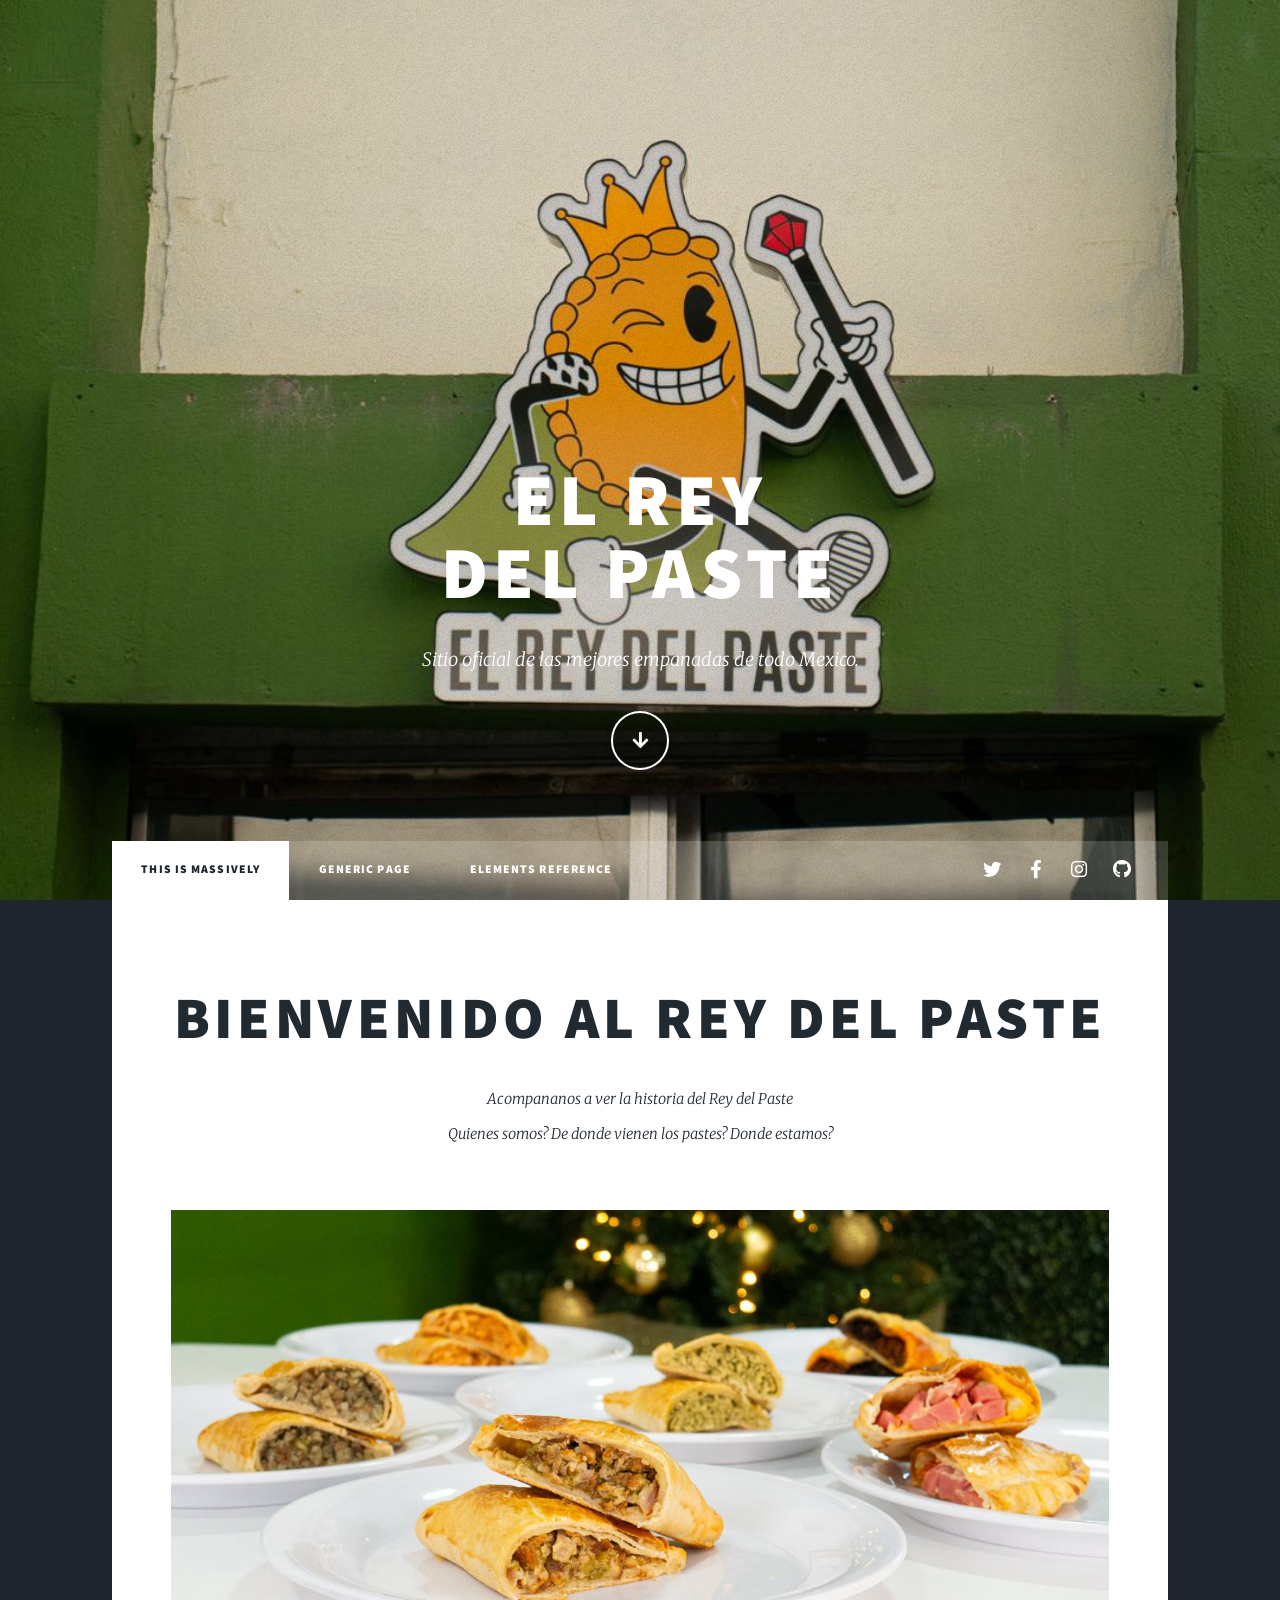
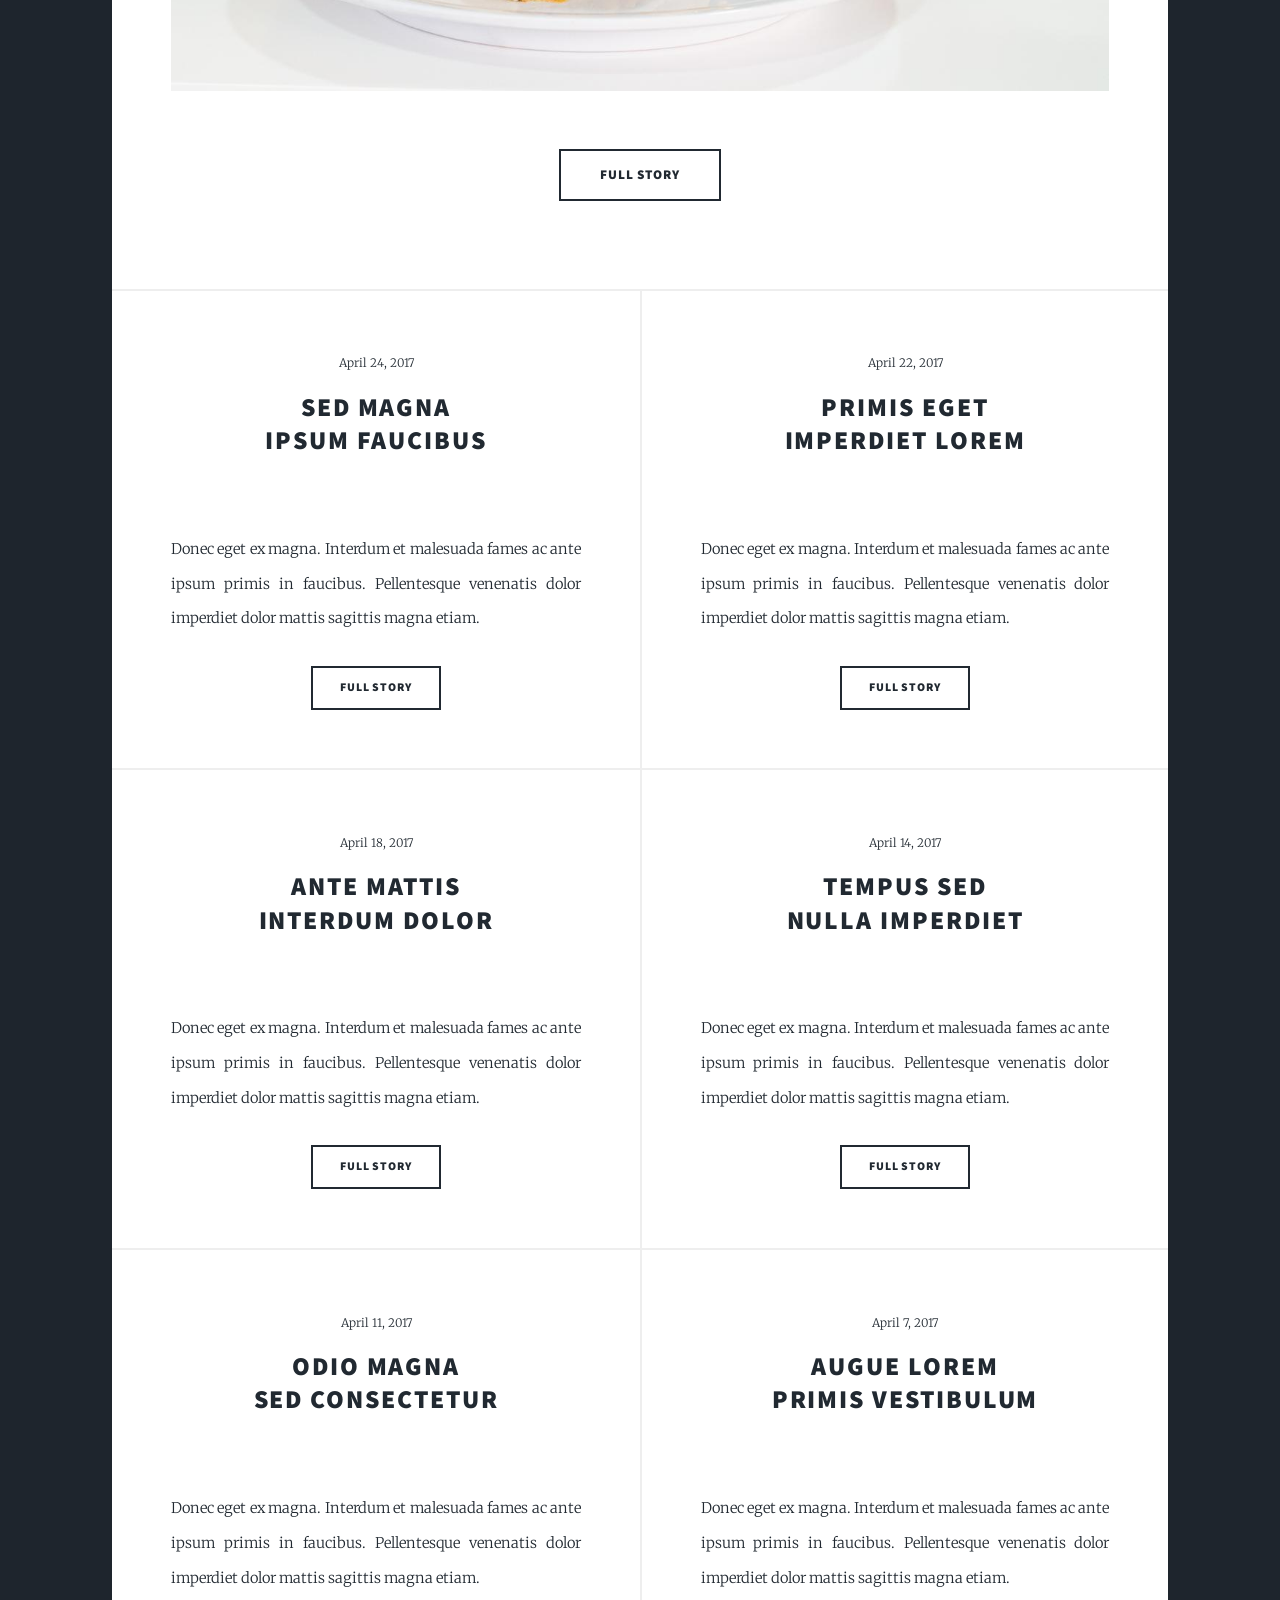
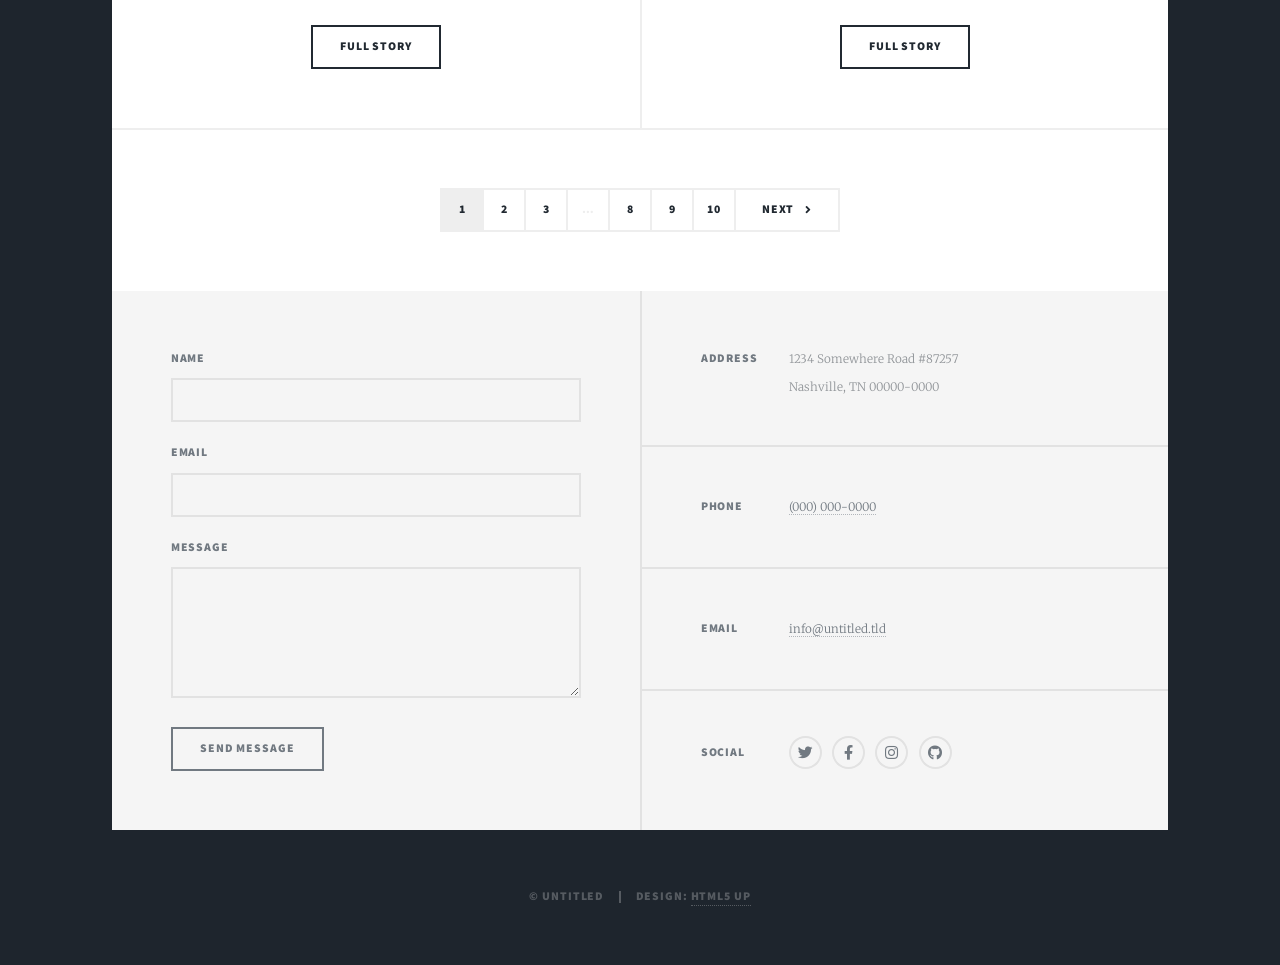
==== index.html @ a4309c51 "Add initial project files and assets" ====
<!DOCTYPE HTML>
<!--
	Massively by HTML5 UP
	html5up.net | @ajlkn
	Free for personal and commercial use under the CCA 3.0 license (html5up.net/license)
-->
<html>
	<head>
		<title>Massively by HTML5 UP</title>
		<meta charset="utf-8" />
		<meta name="viewport" content="width=device-width, initial-scale=1, user-scalable=no" />
		<link rel="stylesheet" href="assets/css/main.css" />
		<noscript><link rel="stylesheet" href="assets/css/noscript.css" /></noscript>
	</head>
	<body class="is-preload">

		<!-- Wrapper -->
			<div id="wrapper" class="fade-in">

				<!-- Intro -->
					<div id="intro">
						<h1>El Rey <br />
						del Paste</h1>
						<p>Sitio oficial de las mejores empanadas de todo Mexico.</p>
						<ul class="actions">
							<li><a href="#header" class="button icon solid solo fa-arrow-down scrolly">Continue</a></li>
						</ul>
					</div>

				<!-- Header -->
					<header id="header">
						<a href="index.html" class="logo">El Rey del Paste</a>
					</header>

				<!-- Nav -->
					<nav id="nav">
						<ul class="links">
							<li class="active"><a href="index.html">This is Massively</a></li>
							<li><a href="generic.html">Generic Page</a></li>
							<li><a href="elements.html">Elements Reference</a></li>
						</ul>
						<ul class="icons">
							<li><a href="#" class="icon brands fa-twitter"><span class="label">Twitter</span></a></li>
							<li><a href="#" class="icon brands fa-facebook-f"><span class="label">Facebook</span></a></li>
							<li><a href="#" class="icon brands fa-instagram"><span class="label">Instagram</span></a></li>
							<li><a href="#" class="icon brands fa-github"><span class="label">GitHub</span></a></li>
						</ul>
					</nav>

				<!-- Main -->
					<div id="main">

						<!-- Featured Post -->
							<article class="post featured">
								<header class="major">
									
									<h2><a href="#">Bienvenido al Rey del Paste</a></h2>
									<p>Acompananos a ver la historia del Rey del Paste <br />
									Quienes somos? De donde vienen los pastes? Donde estamos?</p>
								</header>
								<a href="#" class="image main"><img src="images/pic01.jpeg" alt="" /></a>
								<ul class="actions special">
									<li><a href="#" class="button large">Full Story</a></li>
								</ul>
							</article>

						<!-- Posts -->
							<section class="posts">
								<article>
									<header>
										<span class="date">April 24, 2017</span>
										<h2><a href="#">Sed magna<br />
										ipsum faucibus</a></h2>
									</header>
									<a href="#" class="image fit"><img src="images/pic02.jpg" alt="" /></a>
									<p>Donec eget ex magna. Interdum et malesuada fames ac ante ipsum primis in faucibus. Pellentesque venenatis dolor imperdiet dolor mattis sagittis magna etiam.</p>
									<ul class="actions special">
										<li><a href="#" class="button">Full Story</a></li>
									</ul>
								</article>
								<article>
									<header>
										<span class="date">April 22, 2017</span>
										<h2><a href="#">Primis eget<br />
										imperdiet lorem</a></h2>
									</header>
									<a href="#" class="image fit"><img src="images/pic03.jpg" alt="" /></a>
									<p>Donec eget ex magna. Interdum et malesuada fames ac ante ipsum primis in faucibus. Pellentesque venenatis dolor imperdiet dolor mattis sagittis magna etiam.</p>
									<ul class="actions special">
										<li><a href="#" class="button">Full Story</a></li>
									</ul>
								</article>
								<article>
									<header>
										<span class="date">April 18, 2017</span>
										<h2><a href="#">Ante mattis<br />
										interdum dolor</a></h2>
									</header>
									<a href="#" class="image fit"><img src="images/pic04.jpg" alt="" /></a>
									<p>Donec eget ex magna. Interdum et malesuada fames ac ante ipsum primis in faucibus. Pellentesque venenatis dolor imperdiet dolor mattis sagittis magna etiam.</p>
									<ul class="actions special">
										<li><a href="#" class="button">Full Story</a></li>
									</ul>
								</article>
								<article>
									<header>
										<span class="date">April 14, 2017</span>
										<h2><a href="#">Tempus sed<br />
										nulla imperdiet</a></h2>
									</header>
									<a href="#" class="image fit"><img src="images/pic05.jpg" alt="" /></a>
									<p>Donec eget ex magna. Interdum et malesuada fames ac ante ipsum primis in faucibus. Pellentesque venenatis dolor imperdiet dolor mattis sagittis magna etiam.</p>
									<ul class="actions special">
										<li><a href="#" class="button">Full Story</a></li>
									</ul>
								</article>
								<article>
									<header>
										<span class="date">April 11, 2017</span>
										<h2><a href="#">Odio magna<br />
										sed consectetur</a></h2>
									</header>
									<a href="#" class="image fit"><img src="images/pic06.jpg" alt="" /></a>
									<p>Donec eget ex magna. Interdum et malesuada fames ac ante ipsum primis in faucibus. Pellentesque venenatis dolor imperdiet dolor mattis sagittis magna etiam.</p>
									<ul class="actions special">
										<li><a href="#" class="button">Full Story</a></li>
									</ul>
								</article>
								<article>
									<header>
										<span class="date">April 7, 2017</span>
										<h2><a href="#">Augue lorem<br />
										primis vestibulum</a></h2>
									</header>
									<a href="#" class="image fit"><img src="images/pic07.jpg" alt="" /></a>
									<p>Donec eget ex magna. Interdum et malesuada fames ac ante ipsum primis in faucibus. Pellentesque venenatis dolor imperdiet dolor mattis sagittis magna etiam.</p>
									<ul class="actions special">
										<li><a href="#" class="button">Full Story</a></li>
									</ul>
								</article>
							</section>

						<!-- Footer -->
							<footer>
								<div class="pagination">
									<!--<a href="#" class="previous">Prev</a>-->
									<a href="#" class="page active">1</a>
									<a href="#" class="page">2</a>
									<a href="#" class="page">3</a>
									<span class="extra">&hellip;</span>
									<a href="#" class="page">8</a>
									<a href="#" class="page">9</a>
									<a href="#" class="page">10</a>
									<a href="#" class="next">Next</a>
								</div>
							</footer>

					</div>

				<!-- Footer -->
					<footer id="footer">
						<section>
							<form method="post" action="#">
								<div class="fields">
									<div class="field">
										<label for="name">Name</label>
										<input type="text" name="name" id="name" />
									</div>
									<div class="field">
										<label for="email">Email</label>
										<input type="text" name="email" id="email" />
									</div>
									<div class="field">
										<label for="message">Message</label>
										<textarea name="message" id="message" rows="3"></textarea>
									</div>
								</div>
								<ul class="actions">
									<li><input type="submit" value="Send Message" /></li>
								</ul>
							</form>
						</section>
						<section class="split contact">
							<section class="alt">
								<h3>Address</h3>
								<p>1234 Somewhere Road #87257<br />
								Nashville, TN 00000-0000</p>
							</section>
							<section>
								<h3>Phone</h3>
								<p><a href="#">(000) 000-0000</a></p>
							</section>
							<section>
								<h3>Email</h3>
								<p><a href="#">info@untitled.tld</a></p>
							</section>
							<section>
								<h3>Social</h3>
								<ul class="icons alt">
									<li><a href="#" class="icon brands alt fa-twitter"><span class="label">Twitter</span></a></li>
									<li><a href="#" class="icon brands alt fa-facebook-f"><span class="label">Facebook</span></a></li>
									<li><a href="#" class="icon brands alt fa-instagram"><span class="label">Instagram</span></a></li>
									<li><a href="#" class="icon brands alt fa-github"><span class="label">GitHub</span></a></li>
								</ul>
							</section>
						</section>
					</footer>

				<!-- Copyright -->
					<div id="copyright">
						<ul><li>&copy; Untitled</li><li>Design: <a href="https://html5up.net">HTML5 UP</a></li></ul>
					</div>

			</div>

		<!-- Scripts -->
			<script src="assets/js/jquery.min.js"></script>
			<script src="assets/js/jquery.scrollex.min.js"></script>
			<script src="assets/js/jquery.scrolly.min.js"></script>
			<script src="assets/js/browser.min.js"></script>
			<script src="assets/js/breakpoints.min.js"></script>
			<script src="assets/js/util.js"></script>
			<script src="assets/js/main.js"></script>

	</body>
</html>
---- assets/css/main.css ----
@import url(fontawesome-all.min.css);
@import url("https://fonts.googleapis.com/css?family=Merriweather:300,700,300italic,700italic|Source+Sans+Pro:900");

/*
	Massively by HTML5 UP
	html5up.net | @ajlkn
	Free for personal and commercial use under the CCA 3.0 license (html5up.net/license)
*/

html, body, div, span, applet, object,
iframe, h1, h2, h3, h4, h5, h6, p, blockquote,
pre, a, abbr, acronym, address, big, cite,
code, del, dfn, em, img, ins, kbd, q, s, samp,
small, strike, strong, sub, sup, tt, var, b,
u, i, center, dl, dt, dd, ol, ul, li, fieldset,
form, label, legend, table, caption, tbody,
tfoot, thead, tr, th, td, article, aside,
canvas, details, embed, figure, figcaption,
footer, header, hgroup, menu, nav, output, ruby,
section, summary, time, mark, audio, video {
	margin: 0;
	padding: 0;
	border: 0;
	font-size: 100%;
	font: inherit;
	vertical-align: baseline;}

article, aside, details, figcaption, figure,
footer, header, hgroup, menu, nav, section {
	display: block;}

body {
	line-height: 1;
}

ol, ul {
	list-style: none;
}

blockquote, q {
	quotes: none;
}

	blockquote:before, blockquote:after, q:before, q:after {
		content: '';
		content: none;
	}

table {
	border-collapse: collapse;
	border-spacing: 0;
}

body {
	-webkit-text-size-adjust: none;
}

mark {
	background-color: transparent;
	color: inherit;
}

input::-moz-focus-inner {
	border: 0;
	padding: 0;
}

input, select, textarea {
	-moz-appearance: none;
	-webkit-appearance: none;
	-ms-appearance: none;
	appearance: none;
}

/* Basic */

	@-ms-viewport {
		width: device-width;
	}

	body {
		-ms-overflow-style: scrollbar;
	}

	@media screen and (max-width: 480px) {

		html, body {
			min-width: 320px;
		}

	}

	html {
		box-sizing: border-box;
	}

	*, *:before, *:after {
		box-sizing: inherit;
	}

	body {
		background-color: #1e252d;
	}

		body.is-preload *, body.is-preload *:before, body.is-preload *:after {
			-moz-animation: none !important;
			-webkit-animation: none !important;
			-ms-animation: none !important;
			animation: none !important;
			-moz-transition: none !important;
			-webkit-transition: none !important;
			-ms-transition: none !important;
			transition: none !important;
		}

/* Type */

	html {
		font-size: 16pt;
	}

		@media screen and (max-width: 1680px) {

			html {
				font-size: 12pt;
			}

		}

		@media screen and (max-width: 1280px) {

			html {
				font-size: 11pt;
			}

		}

		@media screen and (max-width: 360px) {

			html {
				font-size: 10pt;
			}

		}

	body {
		color: #212931;
	}

	body, input, select, textarea {
		font-family: "Merriweather", Georgia, serif;
		font-weight: 300;
		font-size: 1rem;
		line-height: 2.375;
	}

	a {
		-moz-transition: color 0.2s ease-in-out, background-color 0.2s ease-in-out, border-color 0.2s ease-in-out, box-shadow 0.2s ease-in-out;
		-webkit-transition: color 0.2s ease-in-out, background-color 0.2s ease-in-out, border-color 0.2s ease-in-out, box-shadow 0.2s ease-in-out;
		-ms-transition: color 0.2s ease-in-out, background-color 0.2s ease-in-out, border-color 0.2s ease-in-out, box-shadow 0.2s ease-in-out;
		transition: color 0.2s ease-in-out, background-color 0.2s ease-in-out, border-color 0.2s ease-in-out, box-shadow 0.2s ease-in-out;
		border-bottom: dotted 1px;
		text-decoration: none;
	}

		a:hover {
			border-bottom-color: transparent;
		}

	strong, b {
		font-weight: 600;
	}

	em, i {
		font-style: italic;
	}

	p {
		text-align: justify;
		margin: 0 0 2rem 0;
	}

	h1, h2, h3, h4, h5, h6 {
		font-family: "Source Sans Pro", Helvetica, sans-serif;
		font-weight: 900;
		line-height: 1.5;
		letter-spacing: 0.075em;
		text-transform: uppercase;
		margin: 0 0 1rem 0;
	}

		h1 a, h2 a, h3 a, h4 a, h5 a, h6 a {
			border-bottom: 0;
			color: inherit;
			text-decoration: none;
		}

	h1 {
		font-size: 4rem;
		line-height: 1.1;
		margin: 0 0 2rem 0;
	}

	h2 {
		font-size: 1.75rem;
		line-height: 1.3;
		margin: 0 0 1.5rem 0;
	}

	h3 {
		font-size: 1.25rem;
		margin: 0 0 1.5rem 0;
	}

	h4 {
		font-size: 1rem;
	}

	h5 {
		font-size: 0.9rem;
	}

	h6 {
		font-size: 0.8rem;
	}

	sub {
		font-size: 0.8rem;
		position: relative;
		top: 0.5rem;
	}

	sup {
		font-size: 0.8rem;
		position: relative;
		top: -0.5rem;
	}

	blockquote {
		border-left: solid 4px;
		font-style: italic;
		margin: 0 0 2rem 0;
		padding: 0.5rem 0 0.5rem 2rem;
	}

	code {
		border: solid 2px;
		font-family: "Courier New", monospace;
		font-size: 0.9rem;
		margin: 0 0.25rem;
		padding: 0.25rem 0.65rem;
	}

	pre {
		-webkit-overflow-scrolling: touch;
		font-family: "Courier New", monospace;
		font-size: 0.9rem;
		margin: 0 0 2rem 0;
	}

		pre code {
			display: block;
			line-height: 1.75;
			padding: 1rem 1.5rem;
			overflow-x: auto;
		}

	hr {
		border: 0;
		border-bottom: solid 2px;
		margin: 3rem 0;
	}

		hr.major {
			margin: 5rem 0;
		}

	.align-left {
		text-align: left;
	}

	.align-center {
		text-align: center;
	}

	.align-right {
		text-align: right;
	}

	input, select, textarea {
		color: #212931;
	}

	a {
		color: #212931;
		border-bottom-color: rgba(33, 41, 49, 0.5);
	}

		a:hover {
			border-bottom-color: transparent;
			color: #18bfef !important;
		}

	strong, b {
		color: #212931;
	}

	h1, h2, h3, h4, h5, h6 {
		color: #212931;
	}

	blockquote {
		border-left-color: #eeeeee;
	}

	code {
		background: rgba(220, 220, 220, 0.25);
		border-color: #eeeeee;
	}

	hr {
		border-bottom-color: #eeeeee;
	}

/* Row */

	.row {
		display: flex;
		flex-wrap: wrap;
		box-sizing: border-box;
		align-items: stretch;
	}

		.row > * {
			box-sizing: border-box;
		}

		.row.gtr-uniform > * > :last-child {
			margin-bottom: 0;
		}

		.row.aln-left {
			justify-content: flex-start;
		}

		.row.aln-center {
			justify-content: center;
		}

		.row.aln-right {
			justify-content: flex-end;
		}

		.row.aln-top {
			align-items: flex-start;
		}

		.row.aln-middle {
			align-items: center;
		}

		.row.aln-bottom {
			align-items: flex-end;
		}

		.row > .imp {
			order: -1;
		}

		.row > .col-1 {
			width: 8.33333%;
		}

		.row > .off-1 {
			margin-left: 8.33333%;
		}

		.row > .col-2 {
			width: 16.66667%;
		}

		.row > .off-2 {
			margin-left: 16.66667%;
		}

		.row > .col-3 {
			width: 25%;
		}

		.row > .off-3 {
			margin-left: 25%;
		}

		.row > .col-4 {
			width: 33.33333%;
		}

		.row > .off-4 {
			margin-left: 33.33333%;
		}

		.row > .col-5 {
			width: 41.66667%;
		}

		.row > .off-5 {
			margin-left: 41.66667%;
		}

		.row > .col-6 {
			width: 50%;
		}

		.row > .off-6 {
			margin-left: 50%;
		}

		.row > .col-7 {
			width: 58.33333%;
		}

		.row > .off-7 {
			margin-left: 58.33333%;
		}

		.row > .col-8 {
			width: 66.66667%;
		}

		.row > .off-8 {
			margin-left: 66.66667%;
		}

		.row > .col-9 {
			width: 75%;
		}

		.row > .off-9 {
			margin-left: 75%;
		}

		.row > .col-10 {
			width: 83.33333%;
		}

		.row > .off-10 {
			margin-left: 83.33333%;
		}

		.row > .col-11 {
			width: 91.66667%;
		}

		.row > .off-11 {
			margin-left: 91.66667%;
		}

		.row > .col-12 {
			width: 100%;
		}

		.row > .off-12 {
			margin-left: 100%;
		}

		.row.gtr-0 {
			margin-top: 0;
			margin-left: 0rem;
		}

			.row.gtr-0 > * {
				padding: 0 0 0 0rem;
			}

			.row.gtr-0.gtr-uniform {
				margin-top: 0rem;
			}

				.row.gtr-0.gtr-uniform > * {
					padding-top: 0rem;
				}

		.row.gtr-25 {
			margin-top: 0;
			margin-left: -0.375rem;
		}

			.row.gtr-25 > * {
				padding: 0 0 0 0.375rem;
			}

			.row.gtr-25.gtr-uniform {
				margin-top: -0.375rem;
			}

				.row.gtr-25.gtr-uniform > * {
					padding-top: 0.375rem;
				}

		.row.gtr-50 {
			margin-top: 0;
			margin-left: -0.75rem;
		}

			.row.gtr-50 > * {
				padding: 0 0 0 0.75rem;
			}

			.row.gtr-50.gtr-uniform {
				margin-top: -0.75rem;
			}

				.row.gtr-50.gtr-uniform > * {
					padding-top: 0.75rem;
				}

		.row {
			margin-top: 0;
			margin-left: -1.5rem;
		}

			.row > * {
				padding: 0 0 0 1.5rem;
			}

			.row.gtr-uniform {
				margin-top: -1.5rem;
			}

				.row.gtr-uniform > * {
					padding-top: 1.5rem;
				}

		.row.gtr-150 {
			margin-top: 0;
			margin-left: -2.25rem;
		}

			.row.gtr-150 > * {
				padding: 0 0 0 2.25rem;
			}

			.row.gtr-150.gtr-uniform {
				margin-top: -2.25rem;
			}

				.row.gtr-150.gtr-uniform > * {
					padding-top: 2.25rem;
				}

		.row.gtr-200 {
			margin-top: 0;
			margin-left: -3rem;
		}

			.row.gtr-200 > * {
				padding: 0 0 0 3rem;
			}

			.row.gtr-200.gtr-uniform {
				margin-top: -3rem;
			}

				.row.gtr-200.gtr-uniform > * {
					padding-top: 3rem;
				}

		@media screen and (max-width: 1680px) {

			.row {
				display: flex;
				flex-wrap: wrap;
				box-sizing: border-box;
				align-items: stretch;
			}

				.row > * {
					box-sizing: border-box;
				}

				.row.gtr-uniform > * > :last-child {
					margin-bottom: 0;
				}

				.row.aln-left {
					justify-content: flex-start;
				}

				.row.aln-center {
					justify-content: center;
				}

				.row.aln-right {
					justify-content: flex-end;
				}

				.row.aln-top {
					align-items: flex-start;
				}

				.row.aln-middle {
					align-items: center;
				}

				.row.aln-bottom {
					align-items: flex-end;
				}

				.row > .imp-xlarge {
					order: -1;
				}

				.row > .col-1-xlarge {
					width: 8.33333%;
				}

				.row > .off-1-xlarge {
					margin-left: 8.33333%;
				}

				.row > .col-2-xlarge {
					width: 16.66667%;
				}

				.row > .off-2-xlarge {
					margin-left: 16.66667%;
				}

				.row > .col-3-xlarge {
					width: 25%;
				}

				.row > .off-3-xlarge {
					margin-left: 25%;
				}

				.row > .col-4-xlarge {
					width: 33.33333%;
				}

				.row > .off-4-xlarge {
					margin-left: 33.33333%;
				}

				.row > .col-5-xlarge {
					width: 41.66667%;
				}

				.row > .off-5-xlarge {
					margin-left: 41.66667%;
				}

				.row > .col-6-xlarge {
					width: 50%;
				}

				.row > .off-6-xlarge {
					margin-left: 50%;
				}

				.row > .col-7-xlarge {
					width: 58.33333%;
				}

				.row > .off-7-xlarge {
					margin-left: 58.33333%;
				}

				.row > .col-8-xlarge {
					width: 66.66667%;
				}

				.row > .off-8-xlarge {
					margin-left: 66.66667%;
				}

				.row > .col-9-xlarge {
					width: 75%;
				}

				.row > .off-9-xlarge {
					margin-left: 75%;
				}

				.row > .col-10-xlarge {
					width: 83.33333%;
				}

				.row > .off-10-xlarge {
					margin-left: 83.33333%;
				}

				.row > .col-11-xlarge {
					width: 91.66667%;
				}

				.row > .off-11-xlarge {
					margin-left: 91.66667%;
				}

				.row > .col-12-xlarge {
					width: 100%;
				}

				.row > .off-12-xlarge {
					margin-left: 100%;
				}

				.row.gtr-0 {
					margin-top: 0;
					margin-left: 0rem;
				}

					.row.gtr-0 > * {
						padding: 0 0 0 0rem;
					}

					.row.gtr-0.gtr-uniform {
						margin-top: 0rem;
					}

						.row.gtr-0.gtr-uniform > * {
							padding-top: 0rem;
						}

				.row.gtr-25 {
					margin-top: 0;
					margin-left: -0.375rem;
				}

					.row.gtr-25 > * {
						padding: 0 0 0 0.375rem;
					}

					.row.gtr-25.gtr-uniform {
						margin-top: -0.375rem;
					}

						.row.gtr-25.gtr-uniform > * {
							padding-top: 0.375rem;
						}

				.row.gtr-50 {
					margin-top: 0;
					margin-left: -0.75rem;
				}

					.row.gtr-50 > * {
						padding: 0 0 0 0.75rem;
					}

					.row.gtr-50.gtr-uniform {
						margin-top: -0.75rem;
					}

						.row.gtr-50.gtr-uniform > * {
							padding-top: 0.75rem;
						}

				.row {
					margin-top: 0;
					margin-left: -1.5rem;
				}

					.row > * {
						padding: 0 0 0 1.5rem;
					}

					.row.gtr-uniform {
						margin-top: -1.5rem;
					}

						.row.gtr-uniform > * {
							padding-top: 1.5rem;
						}

				.row.gtr-150 {
					margin-top: 0;
					margin-left: -2.25rem;
				}

					.row.gtr-150 > * {
						padding: 0 0 0 2.25rem;
					}

					.row.gtr-150.gtr-uniform {
						margin-top: -2.25rem;
					}

						.row.gtr-150.gtr-uniform > * {
							padding-top: 2.25rem;
						}

				.row.gtr-200 {
					margin-top: 0;
					margin-left: -3rem;
				}

					.row.gtr-200 > * {
						padding: 0 0 0 3rem;
					}

					.row.gtr-200.gtr-uniform {
						margin-top: -3rem;
					}

						.row.gtr-200.gtr-uniform > * {
							padding-top: 3rem;
						}

		}

		@media screen and (max-width: 1280px) {

			.row {
				display: flex;
				flex-wrap: wrap;
				box-sizing: border-box;
				align-items: stretch;
			}

				.row > * {
					box-sizing: border-box;
				}

				.row.gtr-uniform > * > :last-child {
					margin-bottom: 0;
				}

				.row.aln-left {
					justify-content: flex-start;
				}

				.row.aln-center {
					justify-content: center;
				}

				.row.aln-right {
					justify-content: flex-end;
				}

				.row.aln-top {
					align-items: flex-start;
				}

				.row.aln-middle {
					align-items: center;
				}

				.row.aln-bottom {
					align-items: flex-end;
				}

				.row > .imp-large {
					order: -1;
				}

				.row > .col-1-large {
					width: 8.33333%;
				}

				.row > .off-1-large {
					margin-left: 8.33333%;
				}

				.row > .col-2-large {
					width: 16.66667%;
				}

				.row > .off-2-large {
					margin-left: 16.66667%;
				}

				.row > .col-3-large {
					width: 25%;
				}

				.row > .off-3-large {
					margin-left: 25%;
				}

				.row > .col-4-large {
					width: 33.33333%;
				}

				.row > .off-4-large {
					margin-left: 33.33333%;
				}

				.row > .col-5-large {
					width: 41.66667%;
				}

				.row > .off-5-large {
					margin-left: 41.66667%;
				}

				.row > .col-6-large {
					width: 50%;
				}

				.row > .off-6-large {
					margin-left: 50%;
				}

				.row > .col-7-large {
					width: 58.33333%;
				}

				.row > .off-7-large {
					margin-left: 58.33333%;
				}

				.row > .col-8-large {
					width: 66.66667%;
				}

				.row > .off-8-large {
					margin-left: 66.66667%;
				}

				.row > .col-9-large {
					width: 75%;
				}

				.row > .off-9-large {
					margin-left: 75%;
				}

				.row > .col-10-large {
					width: 83.33333%;
				}

				.row > .off-10-large {
					margin-left: 83.33333%;
				}

				.row > .col-11-large {
					width: 91.66667%;
				}

				.row > .off-11-large {
					margin-left: 91.66667%;
				}

				.row > .col-12-large {
					width: 100%;
				}

				.row > .off-12-large {
					margin-left: 100%;
				}

				.row.gtr-0 {
					margin-top: 0;
					margin-left: 0rem;
				}

					.row.gtr-0 > * {
						padding: 0 0 0 0rem;
					}

					.row.gtr-0.gtr-uniform {
						margin-top: 0rem;
					}

						.row.gtr-0.gtr-uniform > * {
							padding-top: 0rem;
						}

				.row.gtr-25 {
					margin-top: 0;
					margin-left: -0.375rem;
				}

					.row.gtr-25 > * {
						padding: 0 0 0 0.375rem;
					}

					.row.gtr-25.gtr-uniform {
						margin-top: -0.375rem;
					}

						.row.gtr-25.gtr-uniform > * {
							padding-top: 0.375rem;
						}

				.row.gtr-50 {
					margin-top: 0;
					margin-left: -0.75rem;
				}

					.row.gtr-50 > * {
						padding: 0 0 0 0.75rem;
					}

					.row.gtr-50.gtr-uniform {
						margin-top: -0.75rem;
					}

						.row.gtr-50.gtr-uniform > * {
							padding-top: 0.75rem;
						}

				.row {
					margin-top: 0;
					margin-left: -1.5rem;
				}

					.row > * {
						padding: 0 0 0 1.5rem;
					}

					.row.gtr-uniform {
						margin-top: -1.5rem;
					}

						.row.gtr-uniform > * {
							padding-top: 1.5rem;
						}

				.row.gtr-150 {
					margin-top: 0;
					margin-left: -2.25rem;
				}

					.row.gtr-150 > * {
						padding: 0 0 0 2.25rem;
					}

					.row.gtr-150.gtr-uniform {
						margin-top: -2.25rem;
					}

						.row.gtr-150.gtr-uniform > * {
							padding-top: 2.25rem;
						}

				.row.gtr-200 {
					margin-top: 0;
					margin-left: -3rem;
				}

					.row.gtr-200 > * {
						padding: 0 0 0 3rem;
					}

					.row.gtr-200.gtr-uniform {
						margin-top: -3rem;
					}

						.row.gtr-200.gtr-uniform > * {
							padding-top: 3rem;
						}

		}

		@media screen and (max-width: 980px) {

			.row {
				display: flex;
				flex-wrap: wrap;
				box-sizing: border-box;
				align-items: stretch;
			}

				.row > * {
					box-sizing: border-box;
				}

				.row.gtr-uniform > * > :last-child {
					margin-bottom: 0;
				}

				.row.aln-left {
					justify-content: flex-start;
				}

				.row.aln-center {
					justify-content: center;
				}

				.row.aln-right {
					justify-content: flex-end;
				}

				.row.aln-top {
					align-items: flex-start;
				}

				.row.aln-middle {
					align-items: center;
				}

				.row.aln-bottom {
					align-items: flex-end;
				}

				.row > .imp-medium {
					order: -1;
				}

				.row > .col-1-medium {
					width: 8.33333%;
				}

				.row > .off-1-medium {
					margin-left: 8.33333%;
				}

				.row > .col-2-medium {
					width: 16.66667%;
				}

				.row > .off-2-medium {
					margin-left: 16.66667%;
				}

				.row > .col-3-medium {
					width: 25%;
				}

				.row > .off-3-medium {
					margin-left: 25%;
				}

				.row > .col-4-medium {
					width: 33.33333%;
				}

				.row > .off-4-medium {
					margin-left: 33.33333%;
				}

				.row > .col-5-medium {
					width: 41.66667%;
				}

				.row > .off-5-medium {
					margin-left: 41.66667%;
				}

				.row > .col-6-medium {
					width: 50%;
				}

				.row > .off-6-medium {
					margin-left: 50%;
				}

				.row > .col-7-medium {
					width: 58.33333%;
				}

				.row > .off-7-medium {
					margin-left: 58.33333%;
				}

				.row > .col-8-medium {
					width: 66.66667%;
				}

				.row > .off-8-medium {
					margin-left: 66.66667%;
				}

				.row > .col-9-medium {
					width: 75%;
				}

				.row > .off-9-medium {
					margin-left: 75%;
				}

				.row > .col-10-medium {
					width: 83.33333%;
				}

				.row > .off-10-medium {
					margin-left: 83.33333%;
				}

				.row > .col-11-medium {
					width: 91.66667%;
				}

				.row > .off-11-medium {
					margin-left: 91.66667%;
				}

				.row > .col-12-medium {
					width: 100%;
				}

				.row > .off-12-medium {
					margin-left: 100%;
				}

				.row.gtr-0 {
					margin-top: 0;
					margin-left: 0rem;
				}

					.row.gtr-0 > * {
						padding: 0 0 0 0rem;
					}

					.row.gtr-0.gtr-uniform {
						margin-top: 0rem;
					}

						.row.gtr-0.gtr-uniform > * {
							padding-top: 0rem;
						}

				.row.gtr-25 {
					margin-top: 0;
					margin-left: -0.375rem;
				}

					.row.gtr-25 > * {
						padding: 0 0 0 0.375rem;
					}

					.row.gtr-25.gtr-uniform {
						margin-top: -0.375rem;
					}

						.row.gtr-25.gtr-uniform > * {
							padding-top: 0.375rem;
						}

				.row.gtr-50 {
					margin-top: 0;
					margin-left: -0.75rem;
				}

					.row.gtr-50 > * {
						padding: 0 0 0 0.75rem;
					}

					.row.gtr-50.gtr-uniform {
						margin-top: -0.75rem;
					}

						.row.gtr-50.gtr-uniform > * {
							padding-top: 0.75rem;
						}

				.row {
					margin-top: 0;
					margin-left: -1.5rem;
				}

					.row > * {
						padding: 0 0 0 1.5rem;
					}

					.row.gtr-uniform {
						margin-top: -1.5rem;
					}

						.row.gtr-uniform > * {
							padding-top: 1.5rem;
						}

				.row.gtr-150 {
					margin-top: 0;
					margin-left: -2.25rem;
				}

					.row.gtr-150 > * {
						padding: 0 0 0 2.25rem;
					}

					.row.gtr-150.gtr-uniform {
						margin-top: -2.25rem;
					}

						.row.gtr-150.gtr-uniform > * {
							padding-top: 2.25rem;
						}

				.row.gtr-200 {
					margin-top: 0;
					margin-left: -3rem;
				}

					.row.gtr-200 > * {
						padding: 0 0 0 3rem;
					}

					.row.gtr-200.gtr-uniform {
						margin-top: -3rem;
					}

						.row.gtr-200.gtr-uniform > * {
							padding-top: 3rem;
						}

		}

		@media screen and (max-width: 736px) {

			.row {
				display: flex;
				flex-wrap: wrap;
				box-sizing: border-box;
				align-items: stretch;
			}

				.row > * {
					box-sizing: border-box;
				}

				.row.gtr-uniform > * > :last-child {
					margin-bottom: 0;
				}

				.row.aln-left {
					justify-content: flex-start;
				}

				.row.aln-center {
					justify-content: center;
				}

				.row.aln-right {
					justify-content: flex-end;
				}

				.row.aln-top {
					align-items: flex-start;
				}

				.row.aln-middle {
					align-items: center;
				}

				.row.aln-bottom {
					align-items: flex-end;
				}

				.row > .imp-small {
					order: -1;
				}

				.row > .col-1-small {
					width: 8.33333%;
				}

				.row > .off-1-small {
					margin-left: 8.33333%;
				}

				.row > .col-2-small {
					width: 16.66667%;
				}

				.row > .off-2-small {
					margin-left: 16.66667%;
				}

				.row > .col-3-small {
					width: 25%;
				}

				.row > .off-3-small {
					margin-left: 25%;
				}

				.row > .col-4-small {
					width: 33.33333%;
				}

				.row > .off-4-small {
					margin-left: 33.33333%;
				}

				.row > .col-5-small {
					width: 41.66667%;
				}

				.row > .off-5-small {
					margin-left: 41.66667%;
				}

				.row > .col-6-small {
					width: 50%;
				}

				.row > .off-6-small {
					margin-left: 50%;
				}

				.row > .col-7-small {
					width: 58.33333%;
				}

				.row > .off-7-small {
					margin-left: 58.33333%;
				}

				.row > .col-8-small {
					width: 66.66667%;
				}

				.row > .off-8-small {
					margin-left: 66.66667%;
				}

				.row > .col-9-small {
					width: 75%;
				}

				.row > .off-9-small {
					margin-left: 75%;
				}

				.row > .col-10-small {
					width: 83.33333%;
				}

				.row > .off-10-small {
					margin-left: 83.33333%;
				}

				.row > .col-11-small {
					width: 91.66667%;
				}

				.row > .off-11-small {
					margin-left: 91.66667%;
				}

				.row > .col-12-small {
					width: 100%;
				}

				.row > .off-12-small {
					margin-left: 100%;
				}

				.row.gtr-0 {
					margin-top: 0;
					margin-left: 0rem;
				}

					.row.gtr-0 > * {
						padding: 0 0 0 0rem;
					}

					.row.gtr-0.gtr-uniform {
						margin-top: 0rem;
					}

						.row.gtr-0.gtr-uniform > * {
							padding-top: 0rem;
						}

				.row.gtr-25 {
					margin-top: 0;
					margin-left: -0.375rem;
				}

					.row.gtr-25 > * {
						padding: 0 0 0 0.375rem;
					}

					.row.gtr-25.gtr-uniform {
						margin-top: -0.375rem;
					}

						.row.gtr-25.gtr-uniform > * {
							padding-top: 0.375rem;
						}

				.row.gtr-50 {
					margin-top: 0;
					margin-left: -0.75rem;
				}

					.row.gtr-50 > * {
						padding: 0 0 0 0.75rem;
					}

					.row.gtr-50.gtr-uniform {
						margin-top: -0.75rem;
					}

						.row.gtr-50.gtr-uniform > * {
							padding-top: 0.75rem;
						}

				.row {
					margin-top: 0;
					margin-left: -1.5rem;
				}

					.row > * {
						padding: 0 0 0 1.5rem;
					}

					.row.gtr-uniform {
						margin-top: -1.5rem;
					}

						.row.gtr-uniform > * {
							padding-top: 1.5rem;
						}

				.row.gtr-150 {
					margin-top: 0;
					margin-left: -2.25rem;
				}

					.row.gtr-150 > * {
						padding: 0 0 0 2.25rem;
					}

					.row.gtr-150.gtr-uniform {
						margin-top: -2.25rem;
					}

						.row.gtr-150.gtr-uniform > * {
							padding-top: 2.25rem;
						}

				.row.gtr-200 {
					margin-top: 0;
					margin-left: -3rem;
				}

					.row.gtr-200 > * {
						padding: 0 0 0 3rem;
					}

					.row.gtr-200.gtr-uniform {
						margin-top: -3rem;
					}

						.row.gtr-200.gtr-uniform > * {
							padding-top: 3rem;
						}

		}

		@media screen and (max-width: 480px) {

			.row {
				display: flex;
				flex-wrap: wrap;
				box-sizing: border-box;
				align-items: stretch;
			}

				.row > * {
					box-sizing: border-box;
				}

				.row.gtr-uniform > * > :last-child {
					margin-bottom: 0;
				}

				.row.aln-left {
					justify-content: flex-start;
				}

				.row.aln-center {
					justify-content: center;
				}

				.row.aln-right {
					justify-content: flex-end;
				}

				.row.aln-top {
					align-items: flex-start;
				}

				.row.aln-middle {
					align-items: center;
				}

				.row.aln-bottom {
					align-items: flex-end;
				}

				.row > .imp-xsmall {
					order: -1;
				}

				.row > .col-1-xsmall {
					width: 8.33333%;
				}

				.row > .off-1-xsmall {
					margin-left: 8.33333%;
				}

				.row > .col-2-xsmall {
					width: 16.66667%;
				}

				.row > .off-2-xsmall {
					margin-left: 16.66667%;
				}

				.row > .col-3-xsmall {
					width: 25%;
				}

				.row > .off-3-xsmall {
					margin-left: 25%;
				}

				.row > .col-4-xsmall {
					width: 33.33333%;
				}

				.row > .off-4-xsmall {
					margin-left: 33.33333%;
				}

				.row > .col-5-xsmall {
					width: 41.66667%;
				}

				.row > .off-5-xsmall {
					margin-left: 41.66667%;
				}

				.row > .col-6-xsmall {
					width: 50%;
				}

				.row > .off-6-xsmall {
					margin-left: 50%;
				}

				.row > .col-7-xsmall {
					width: 58.33333%;
				}

				.row > .off-7-xsmall {
					margin-left: 58.33333%;
				}

				.row > .col-8-xsmall {
					width: 66.66667%;
				}

				.row > .off-8-xsmall {
					margin-left: 66.66667%;
				}

				.row > .col-9-xsmall {
					width: 75%;
				}

				.row > .off-9-xsmall {
					margin-left: 75%;
				}

				.row > .col-10-xsmall {
					width: 83.33333%;
				}

				.row > .off-10-xsmall {
					margin-left: 83.33333%;
				}

				.row > .col-11-xsmall {
					width: 91.66667%;
				}

				.row > .off-11-xsmall {
					margin-left: 91.66667%;
				}

				.row > .col-12-xsmall {
					width: 100%;
				}

				.row > .off-12-xsmall {
					margin-left: 100%;
				}

				.row.gtr-0 {
					margin-top: 0;
					margin-left: 0rem;
				}

					.row.gtr-0 > * {
						padding: 0 0 0 0rem;
					}

					.row.gtr-0.gtr-uniform {
						margin-top: 0rem;
					}

						.row.gtr-0.gtr-uniform > * {
							padding-top: 0rem;
						}

				.row.gtr-25 {
					margin-top: 0;
					margin-left: -0.375rem;
				}

					.row.gtr-25 > * {
						padding: 0 0 0 0.375rem;
					}

					.row.gtr-25.gtr-uniform {
						margin-top: -0.375rem;
					}

						.row.gtr-25.gtr-uniform > * {
							padding-top: 0.375rem;
						}

				.row.gtr-50 {
					margin-top: 0;
					margin-left: -0.75rem;
				}

					.row.gtr-50 > * {
						padding: 0 0 0 0.75rem;
					}

					.row.gtr-50.gtr-uniform {
						margin-top: -0.75rem;
					}

						.row.gtr-50.gtr-uniform > * {
							padding-top: 0.75rem;
						}

				.row {
					margin-top: 0;
					margin-left: -1.5rem;
				}

					.row > * {
						padding: 0 0 0 1.5rem;
					}

					.row.gtr-uniform {
						margin-top: -1.5rem;
					}

						.row.gtr-uniform > * {
							padding-top: 1.5rem;
						}

				.row.gtr-150 {
					margin-top: 0;
					margin-left: -2.25rem;
				}

					.row.gtr-150 > * {
						padding: 0 0 0 2.25rem;
					}

					.row.gtr-150.gtr-uniform {
						margin-top: -2.25rem;
					}

						.row.gtr-150.gtr-uniform > * {
							padding-top: 2.25rem;
						}

				.row.gtr-200 {
					margin-top: 0;
					margin-left: -3rem;
				}

					.row.gtr-200 > * {
						padding: 0 0 0 3rem;
					}

					.row.gtr-200.gtr-uniform {
						margin-top: -3rem;
					}

						.row.gtr-200.gtr-uniform > * {
							padding-top: 3rem;
						}

		}

		@media screen and (max-width: 360px) {

			.row {
				display: flex;
				flex-wrap: wrap;
				box-sizing: border-box;
				align-items: stretch;
			}

				.row > * {
					box-sizing: border-box;
				}

				.row.gtr-uniform > * > :last-child {
					margin-bottom: 0;
				}

				.row.aln-left {
					justify-content: flex-start;
				}

				.row.aln-center {
					justify-content: center;
				}

				.row.aln-right {
					justify-content: flex-end;
				}

				.row.aln-top {
					align-items: flex-start;
				}

				.row.aln-middle {
					align-items: center;
				}

				.row.aln-bottom {
					align-items: flex-end;
				}

				.row > .imp-xxsmall {
					order: -1;
				}

				.row > .col-1-xxsmall {
					width: 8.33333%;
				}

				.row > .off-1-xxsmall {
					margin-left: 8.33333%;
				}

				.row > .col-2-xxsmall {
					width: 16.66667%;
				}

				.row > .off-2-xxsmall {
					margin-left: 16.66667%;
				}

				.row > .col-3-xxsmall {
					width: 25%;
				}

				.row > .off-3-xxsmall {
					margin-left: 25%;
				}

				.row > .col-4-xxsmall {
					width: 33.33333%;
				}

				.row > .off-4-xxsmall {
					margin-left: 33.33333%;
				}

				.row > .col-5-xxsmall {
					width: 41.66667%;
				}

				.row > .off-5-xxsmall {
					margin-left: 41.66667%;
				}

				.row > .col-6-xxsmall {
					width: 50%;
				}

				.row > .off-6-xxsmall {
					margin-left: 50%;
				}

				.row > .col-7-xxsmall {
					width: 58.33333%;
				}

				.row > .off-7-xxsmall {
					margin-left: 58.33333%;
				}

				.row > .col-8-xxsmall {
					width: 66.66667%;
				}

				.row > .off-8-xxsmall {
					margin-left: 66.66667%;
				}

				.row > .col-9-xxsmall {
					width: 75%;
				}

				.row > .off-9-xxsmall {
					margin-left: 75%;
				}

				.row > .col-10-xxsmall {
					width: 83.33333%;
				}

				.row > .off-10-xxsmall {
					margin-left: 83.33333%;
				}

				.row > .col-11-xxsmall {
					width: 91.66667%;
				}

				.row > .off-11-xxsmall {
					margin-left: 91.66667%;
				}

				.row > .col-12-xxsmall {
					width: 100%;
				}

				.row > .off-12-xxsmall {
					margin-left: 100%;
				}

				.row.gtr-0 {
					margin-top: 0;
					margin-left: 0rem;
				}

					.row.gtr-0 > * {
						padding: 0 0 0 0rem;
					}

					.row.gtr-0.gtr-uniform {
						margin-top: 0rem;
					}

						.row.gtr-0.gtr-uniform > * {
							padding-top: 0rem;
						}

				.row.gtr-25 {
					margin-top: 0;
					margin-left: -0.375rem;
				}

					.row.gtr-25 > * {
						padding: 0 0 0 0.375rem;
					}

					.row.gtr-25.gtr-uniform {
						margin-top: -0.375rem;
					}

						.row.gtr-25.gtr-uniform > * {
							padding-top: 0.375rem;
						}

				.row.gtr-50 {
					margin-top: 0;
					margin-left: -0.75rem;
				}

					.row.gtr-50 > * {
						padding: 0 0 0 0.75rem;
					}

					.row.gtr-50.gtr-uniform {
						margin-top: -0.75rem;
					}

						.row.gtr-50.gtr-uniform > * {
							padding-top: 0.75rem;
						}

				.row {
					margin-top: 0;
					margin-left: -1.5rem;
				}

					.row > * {
						padding: 0 0 0 1.5rem;
					}

					.row.gtr-uniform {
						margin-top: -1.5rem;
					}

						.row.gtr-uniform > * {
							padding-top: 1.5rem;
						}

				.row.gtr-150 {
					margin-top: 0;
					margin-left: -2.25rem;
				}

					.row.gtr-150 > * {
						padding: 0 0 0 2.25rem;
					}

					.row.gtr-150.gtr-uniform {
						margin-top: -2.25rem;
					}

						.row.gtr-150.gtr-uniform > * {
							padding-top: 2.25rem;
						}

				.row.gtr-200 {
					margin-top: 0;
					margin-left: -3rem;
				}

					.row.gtr-200 > * {
						padding: 0 0 0 3rem;
					}

					.row.gtr-200.gtr-uniform {
						margin-top: -3rem;
					}

						.row.gtr-200.gtr-uniform > * {
							padding-top: 3rem;
						}

		}

/* Box */

	.box {
		border: solid 2px;
		margin-bottom: 2rem;
		padding: 1.5rem;
	}

		.box > :last-child,
		.box > :last-child > :last-child,
		.box > :last-child > :last-child > :last-child {
			margin-bottom: 0;
		}

		.box.alt {
			border: 0;
			border-radius: 0;
			padding: 0;
		}

	.box {
		border-color: #eeeeee;
	}

/* Button */

	input[type="submit"],
	input[type="reset"],
	input[type="button"],
	button,
	.button {
		-moz-appearance: none;
		-webkit-appearance: none;
		-ms-appearance: none;
		appearance: none;
		-moz-transition: background-color 0.2s ease-in-out, box-shadow 0.2s ease-in-out, color 0.2s ease-in-out;
		-webkit-transition: background-color 0.2s ease-in-out, box-shadow 0.2s ease-in-out, color 0.2s ease-in-out;
		-ms-transition: background-color 0.2s ease-in-out, box-shadow 0.2s ease-in-out, color 0.2s ease-in-out;
		transition: background-color 0.2s ease-in-out, box-shadow 0.2s ease-in-out, color 0.2s ease-in-out;
		border: 0;
		border-radius: 0;
		cursor: pointer;
		display: inline-block;
		font-family: "Source Sans Pro", Helvetica, sans-serif;
		font-size: 0.8rem;
		font-weight: 900;
		letter-spacing: 0.075em;
		height: 3rem;
		line-height: 3rem;
		padding: 0 2rem;
		text-align: center;
		text-decoration: none;
		text-transform: uppercase;
		white-space: nowrap;
	}

		input[type="submit"].icon:before,
		input[type="reset"].icon:before,
		input[type="button"].icon:before,
		button.icon:before,
		.button.icon:before {
			margin-right: 0.5rem;
		}

		input[type="submit"].icon.solo,
		input[type="reset"].icon.solo,
		input[type="button"].icon.solo,
		button.icon.solo,
		.button.icon.solo {
			position: relative;
			width: 4rem;
			height: 4rem;
			line-height: 4rem;
			border-radius: 4rem;
			text-indent: 4rem;
			overflow: hidden;
			padding: 0;
			white-space: nowrap;
		}

			input[type="submit"].icon.solo:before,
			input[type="reset"].icon.solo:before,
			input[type="button"].icon.solo:before,
			button.icon.solo:before,
			.button.icon.solo:before {
				position: absolute;
				display: block;
				top: 0;
				left: 0;
				width: inherit;
				height: inherit;
				line-height: inherit;
				font-size: 1.25rem;
				margin-right: 0;
				text-align: center;
				text-indent: 0;
			}

		input[type="submit"].fit,
		input[type="reset"].fit,
		input[type="button"].fit,
		button.fit,
		.button.fit {
			width: 100%;
		}

		input[type="submit"].small,
		input[type="reset"].small,
		input[type="button"].small,
		button.small,
		.button.small {
			font-size: 0.7rem;
			height: 2.5rem;
			line-height: 2.5rem;
			padding: 0 1.5rem;
		}

		input[type="submit"].large,
		input[type="reset"].large,
		input[type="button"].large,
		button.large,
		.button.large {
			font-size: 0.9rem;
			height: 3.5rem;
			line-height: 3.5rem;
			padding: 0 2.75rem;
		}

		@media screen and (max-width: 980px) {

			input[type="submit"],
			input[type="reset"],
			input[type="button"],
			button,
			.button {
				font-size: 0.9rem;
				height: 3.25rem;
				line-height: 3.25rem;
			}

				input[type="submit"].large,
				input[type="reset"].large,
				input[type="button"].large,
				button.large,
				.button.large {
					font-size: 1rem;
					height: 3.75rem;
					line-height: 3.75rem;
				}

		}

		input[type="submit"].disabled, input[type="submit"]:disabled,
		input[type="reset"].disabled,
		input[type="reset"]:disabled,
		input[type="button"].disabled,
		input[type="button"]:disabled,
		button.disabled,
		button:disabled,
		.button.disabled,
		.button:disabled {
			pointer-events: none;
			opacity: 0.25;
		}

	input[type="submit"],
	input[type="reset"],
	input[type="button"],
	button,
	.button {
		background-color: transparent;
		box-shadow: inset 0 0 0 2px #212931;
		color: #212931 !important;
	}

		input[type="submit"]:hover,
		input[type="reset"]:hover,
		input[type="button"]:hover,
		button:hover,
		.button:hover {
			box-shadow: inset 0 0 0 2px #18bfef;
			color: #18bfef !important;
		}

		input[type="submit"].primary,
		input[type="reset"].primary,
		input[type="button"].primary,
		button.primary,
		.button.primary {
			background-color: #212931;
			box-shadow: none;
			color: #ffffff !important;
		}

			input[type="submit"].primary:hover,
			input[type="reset"].primary:hover,
			input[type="button"].primary:hover,
			button.primary:hover,
			.button.primary:hover {
				background-color: #18bfef;
			}

/* Form */

	form {
		margin: 0 0 2rem 0;
	}

		form > :last-child {
			margin-bottom: 0;
		}

		form > .fields {
			display: -moz-flex;
			display: -webkit-flex;
			display: -ms-flex;
			display: flex;
			-moz-flex-wrap: wrap;
			-webkit-flex-wrap: wrap;
			-ms-flex-wrap: wrap;
			flex-wrap: wrap;
			width: calc(100% + 3rem);
			margin: -1.5rem 0 2rem -1.5rem;
		}

			form > .fields > .field {
				-moz-flex-grow: 0;
				-webkit-flex-grow: 0;
				-ms-flex-grow: 0;
				flex-grow: 0;
				-moz-flex-shrink: 0;
				-webkit-flex-shrink: 0;
				-ms-flex-shrink: 0;
				flex-shrink: 0;
				padding: 1.5rem 0 0 1.5rem;
				width: calc(100% - 1.5rem);
			}

				form > .fields > .field.half {
					width: calc(50% - 0.75rem);
				}

				form > .fields > .field.third {
					width: calc(100%/3 - 0.5rem);
				}

				form > .fields > .field.quarter {
					width: calc(25% - 0.375rem);
				}

		@media screen and (max-width: 480px) {

			form > .fields {
				width: calc(100% + 3rem);
				margin: -1.5rem 0 2rem -1.5rem;
			}

				form > .fields > .field {
					padding: 1.5rem 0 0 1.5rem;
					width: calc(100% - 1.5rem);
				}

					form > .fields > .field.half {
						width: calc(100% - 1.5rem);
					}

					form > .fields > .field.third {
						width: calc(100% - 1.5rem);
					}

					form > .fields > .field.quarter {
						width: calc(100% - 1.5rem);
					}

		}

	label {
		display: block;
		font-family: "Source Sans Pro", Helvetica, sans-serif;
		font-weight: 900;
		line-height: 1.5;
		letter-spacing: 0.075em;
		font-size: 0.8rem;
		text-transform: uppercase;
		margin: 0 0 0.75rem 0;
	}

		@media screen and (max-width: 980px) {

			label {
				font-size: 0.9rem;
			}

		}

	input[type="text"],
	input[type="password"],
	input[type="email"],
	select,
	textarea {
		-moz-appearance: none;
		-webkit-appearance: none;
		-ms-appearance: none;
		appearance: none;
		background: transparent;
		border-radius: 0;
		border: solid 2px;
		color: inherit;
		display: block;
		outline: 0;
		padding: 0 1rem;
		text-decoration: none;
		width: 100%;
	}

		input[type="text"]:invalid,
		input[type="password"]:invalid,
		input[type="email"]:invalid,
		select:invalid,
		textarea:invalid {
			box-shadow: none;
		}

	select {
		background-size: 1.25rem;
		background-repeat: no-repeat;
		background-position: calc(100% - 1rem) center;
		height: 3rem;
		padding-right: 3rem;
		text-overflow: ellipsis;
	}

		select:focus::-ms-value {
			background-color: transparent;
		}

		select::-ms-expand {
			display: none;
		}

	input[type="text"],
	input[type="password"],
	input[type="email"],
	select {
		height: 3rem;
	}

	textarea {
		padding: 0.75rem 1rem;
	}

	input[type="checkbox"],
	input[type="radio"] {
		-moz-appearance: none;
		-webkit-appearance: none;
		-ms-appearance: none;
		appearance: none;
		display: block;
		float: left;
		margin-right: -2rem;
		opacity: 0;
		width: 1rem;
		z-index: -1;
	}

		input[type="checkbox"] + label,
		input[type="radio"] + label {
			text-decoration: none;
			cursor: pointer;
			display: inline-block;
			font-size: 1rem;
			letter-spacing: 0;
			font-family: "Merriweather", Georgia, serif;
			text-transform: none;
			font-weight: 300;
			padding-left: 2.8rem;
			padding-right: 1rem;
			position: relative;
		}

			input[type="checkbox"] + label:before,
			input[type="radio"] + label:before {
				-moz-osx-font-smoothing: grayscale;
				-webkit-font-smoothing: antialiased;
				display: inline-block;
				font-style: normal;
				font-variant: normal;
				text-rendering: auto;
				line-height: 1;
				text-transform: none !important;
				font-family: 'Font Awesome 5 Free';
				font-weight: 900;
			}

			input[type="checkbox"] + label:before,
			input[type="radio"] + label:before {
				border-radius: 0;
				border: solid 2px;
				content: '';
				display: inline-block;
				font-size: 0.8rem;
				height: 1.8rem;
				left: 0;
				line-height: 1.65rem;
				position: absolute;
				text-align: center;
				top: -0.125rem;
				width: 1.8rem;
			}

		input[type="checkbox"]:checked + label:before,
		input[type="radio"]:checked + label:before {
			content: '\f00c';
		}

	input[type="checkbox"] + label:before {
		border-radius: 0;
	}

	input[type="radio"] + label:before {
		border-radius: 100%;
	}

	::-webkit-input-placeholder {
		opacity: 1.0;
	}

	:-moz-placeholder {
		opacity: 1.0;
	}

	::-moz-placeholder {
		opacity: 1.0;
	}

	:-ms-input-placeholder {
		opacity: 1.0;
	}

	label {
		color: #212931;
	}

	input[type="text"],
	input[type="password"],
	input[type="email"],
	select,
	textarea {
		border-color: #eeeeee;
	}

		input[type="text"]:focus,
		input[type="password"]:focus,
		input[type="email"]:focus,
		select:focus,
		textarea:focus {
			border-color: #18bfef;
		}

	select {
		background-image: url("data:image/svg+xml;charset=utf8,%3Csvg xmlns='http://www.w3.org/2000/svg' width='40' height='40' preserveAspectRatio='none' viewBox='0 0 40 40'%3E%3Cpath d='M9.4,12.3l10.4,10.4l10.4-10.4c0.2-0.2,0.5-0.4,0.9-0.4c0.3,0,0.6,0.1,0.9,0.4l3.3,3.3c0.2,0.2,0.4,0.5,0.4,0.9 c0,0.4-0.1,0.6-0.4,0.9L20.7,31.9c-0.2,0.2-0.5,0.4-0.9,0.4c-0.3,0-0.6-0.1-0.9-0.4L4.3,17.3c-0.2-0.2-0.4-0.5-0.4-0.9 c0-0.4,0.1-0.6,0.4-0.9l3.3-3.3c0.2-0.2,0.5-0.4,0.9-0.4S9.1,12.1,9.4,12.3z' fill='%23eeeeee' /%3E%3C/svg%3E");
	}

		select option {
			background-color: #ffffff;
			color: #212931;
		}

	.select-wrapper:before {
		color: #eeeeee;
	}

	input[type="checkbox"] + label,
	input[type="radio"] + label {
		color: #212931;
	}

		input[type="checkbox"] + label:before,
		input[type="radio"] + label:before {
			border-color: #eeeeee;
		}

	input[type="checkbox"]:checked + label:before,
	input[type="radio"]:checked + label:before {
		background-color: #212931;
		border-color: #212931;
		color: #ffffff;
	}

	input[type="checkbox"]:focus + label:before,
	input[type="radio"]:focus + label:before {
		border-color: #18bfef;
	}

	::-webkit-input-placeholder {
		color: #909498 !important;
	}

	:-moz-placeholder {
		color: #909498 !important;
	}

	::-moz-placeholder {
		color: #909498 !important;
	}

	:-ms-input-placeholder {
		color: #909498 !important;
	}

	.formerize-placeholder {
		color: #909498 !important;
	}

/* Icon */

	.icon {
		text-decoration: none;
		border-bottom: none;
		position: relative;
	}

		.icon:before {
			-moz-osx-font-smoothing: grayscale;
			-webkit-font-smoothing: antialiased;
			display: inline-block;
			font-style: normal;
			font-variant: normal;
			text-rendering: auto;
			line-height: 1;
			text-transform: none !important;
			font-family: 'Font Awesome 5 Free';
			font-weight: 400;
		}

		.icon > .label {
			display: none;
		}

		.icon:before {
			line-height: inherit;
		}

		.icon.solid:before {
			font-weight: 900;
		}

		.icon.brands:before {
			font-family: 'Font Awesome 5 Brands';
		}

/* Image */

	.image {
		border: 0;
		display: inline-block;
		position: relative;
	}

		.image img {
			display: block;
		}

		.image.left, .image.right {
			max-width: 40%;
		}

			.image.left img, .image.right img {
				width: 100%;
			}

		.image.left {
			float: left;
			margin: 0 2rem 2rem 0;
			top: 0.75rem;
		}

		.image.right {
			float: right;
			margin: 0 0 2rem 2rem;
			top: 0.75rem;
		}

		.image.fit {
			display: block;
			margin: 2.5rem 0;
			width: 100%;
		}

			.image.fit:first-child {
				margin-top: 0;
			}

			.image.fit img {
				width: 100%;
			}

		.image.main {
			display: block;
			margin: 4rem 0;
			width: 100%;
		}

			.image.main:first-child {
				margin-top: 0;
			}

			.image.main img {
				width: 100%;
			}

		@media screen and (max-width: 736px) {

			.image.fit {
				margin: 2rem 0;
			}

			.image.main {
				margin: 2rem 0;
			}

		}

	a.image {
		overflow: hidden;
	}

		a.image img {
			-moz-transition: -moz-transform 0.2s ease-out;
			-webkit-transition: -webkit-transform 0.2s ease-out;
			-ms-transition: -ms-transform 0.2s ease-out;
			transition: transform 0.2s ease-out;
		}

		a.image:hover img {
			-moz-transform: scale(1.05);
			-webkit-transform: scale(1.05);
			-ms-transform: scale(1.05);
			transform: scale(1.05);
		}

/* Actions */

	ul.actions {
		display: -moz-flex;
		display: -webkit-flex;
		display: -ms-flex;
		display: flex;
		cursor: default;
		list-style: none;
		margin-left: -1rem;
		padding-left: 0;
	}

		ul.actions li {
			padding: 0 0 0 1rem;
			vertical-align: middle;
		}

		ul.actions.special {
			-moz-justify-content: center;
			-webkit-justify-content: center;
			-ms-justify-content: center;
			justify-content: center;
			width: 100%;
			margin-left: 0;
		}

			ul.actions.special li:first-child {
				padding-left: 0;
			}

		ul.actions.stacked {
			-moz-flex-direction: column;
			-webkit-flex-direction: column;
			-ms-flex-direction: column;
			flex-direction: column;
			margin-left: 0;
		}

			ul.actions.stacked li {
				padding: 1.3rem 0 0 0;
			}

				ul.actions.stacked li:first-child {
					padding-top: 0;
				}

		ul.actions.fit {
			width: calc(100% + 1rem);
		}

			ul.actions.fit li {
				-moz-flex-grow: 1;
				-webkit-flex-grow: 1;
				-ms-flex-grow: 1;
				flex-grow: 1;
				-moz-flex-shrink: 1;
				-webkit-flex-shrink: 1;
				-ms-flex-shrink: 1;
				flex-shrink: 1;
				width: 100%;
			}

				ul.actions.fit li > * {
					width: 100%;
				}

			ul.actions.fit.stacked {
				width: 100%;
			}

		@media screen and (max-width: 480px) {

			ul.actions:not(.fixed) {
				-moz-flex-direction: column;
				-webkit-flex-direction: column;
				-ms-flex-direction: column;
				flex-direction: column;
				margin-left: 0;
				width: 100% !important;
			}

				ul.actions:not(.fixed) li {
					-moz-flex-grow: 1;
					-webkit-flex-grow: 1;
					-ms-flex-grow: 1;
					flex-grow: 1;
					-moz-flex-shrink: 1;
					-webkit-flex-shrink: 1;
					-ms-flex-shrink: 1;
					flex-shrink: 1;
					padding: 1rem 0 0 0;
					text-align: center;
					width: 100%;
				}

					ul.actions:not(.fixed) li > * {
						width: 100%;
					}

					ul.actions:not(.fixed) li:first-child {
						padding-top: 0;
					}

					ul.actions:not(.fixed) li input[type="submit"],
					ul.actions:not(.fixed) li input[type="reset"],
					ul.actions:not(.fixed) li input[type="button"],
					ul.actions:not(.fixed) li button,
					ul.actions:not(.fixed) li .button {
						width: 100%;
					}

						ul.actions:not(.fixed) li input[type="submit"].icon:before,
						ul.actions:not(.fixed) li input[type="reset"].icon:before,
						ul.actions:not(.fixed) li input[type="button"].icon:before,
						ul.actions:not(.fixed) li button.icon:before,
						ul.actions:not(.fixed) li .button.icon:before {
							margin-left: -0.5rem;
						}

		}

/* Icons */

	ul.icons {
		cursor: default;
		list-style: none;
		padding-left: 0;
	}

		ul.icons li {
			display: inline-block;
			padding: 0 0.5rem 0 0;
			vertical-align: middle;
		}

			ul.icons li:last-child {
				padding-right: 0;
			}

			ul.icons li .icon:before {
				width: 2.25rem;
				height: 2.25rem;
				line-height: 2.25rem;
				display: inline-block;
				text-align: center;
				border-radius: 100%;
				font-size: 1.25rem;
			}

		ul.icons.alt li .icon:before {
			-moz-transition: color 0.2s ease-in-out, background-color 0.2s ease-in-out, border-color 0.2s ease-in-out, box-shadow 0.2s ease-in-out;
			-webkit-transition: color 0.2s ease-in-out, background-color 0.2s ease-in-out, border-color 0.2s ease-in-out, box-shadow 0.2s ease-in-out;
			-ms-transition: color 0.2s ease-in-out, background-color 0.2s ease-in-out, border-color 0.2s ease-in-out, box-shadow 0.2s ease-in-out;
			transition: color 0.2s ease-in-out, background-color 0.2s ease-in-out, border-color 0.2s ease-in-out, box-shadow 0.2s ease-in-out;
			font-size: 1rem;
		}

/* List */

	ol {
		list-style: decimal;
		margin: 0 0 2rem 0;
		padding-left: 1.25rem;
	}

		ol li {
			padding-left: 0.25rem;
		}

	ul {
		list-style: disc;
		margin: 0 0 2rem 0;
		padding-left: 1rem;
	}

		ul li {
			padding-left: 0.5rem;
		}

		ul.divided {
			list-style: none;
			padding-left: 0;
		}

			ul.divided li {
				border-top: solid 1px;
				padding: 0.5rem 0;
			}

				ul.divided li:first-child {
					border-top: 0;
					padding-top: 0;
				}

	dl {
		margin: 0 0 2rem 0;
	}

		dl dt {
			display: block;
			font-weight: 600;
			margin: 0 0 1rem 0;
		}

		dl dd {
			margin-left: 2rem;
		}

	ul.divided li {
		border-top-color: #eeeeee;
	}

	ul.icons li a.icon:hover:before {
		color: #18bfef;
	}

	ul.icons.alt li .icon:before {
		box-shadow: inset 0 0 0 2px #eeeeee;
	}

	ul.icons.alt li a.icon:hover:before {
		box-shadow: inset 0 0 0 2px #18bfef;
	}

/* Section/Article */

	section.special, article.special {
		text-align: center;
	}

	header {
		cursor: default;
	}

		header > .date {
			display: block;
			font-size: 0.8rem;
			height: 1;
			margin: 0 0 1rem 0;
			position: relative;
		}

		header > p {
			font-style: italic;
		}

		header > h1 + p {
			font-size: 1.1rem;
			margin-top: -0.5rem;
			line-height: 2;
		}

		header > h2 + p {
			font-size: 1rem;
			margin-top: -0.75rem;
		}

		header > h3 + p {
			font-size: 0.9rem;
			margin-top: -0.75rem;
		}

		header > h4 + p {
			font-size: 0.8rem;
			margin-top: -0.75rem;
		}

		header.major {
			margin: 0 0 4rem 0;
			text-align: center;
		}

			header.major > :last-child {
				margin-bottom: 0;
			}

			header.major > p {
				margin-top: 0;
				text-align: center;
			}

			header.major > .date {
				font-size: 1rem;
				margin: 0 0 4rem 0;
			}

				header.major > .date:before, header.major > .date:after {
					content: '';
					display: block;
					position: absolute;
					top: 50%;
					width: calc(50% - 6rem);
					border-top: solid 2px;
				}

				header.major > .date:before {
					left: 0;
				}

				header.major > .date:after {
					right: 0;
				}

		@media screen and (max-width: 980px) {

			header br {
				display: none;
			}

		}

		@media screen and (max-width: 736px) {

			header.major {
				margin: 0 0 2rem 0;
			}

		}

	header.major .date:before, header.major .date:after {
		border-top-color: #eeeeee;
	}

/* Table */

	.table-wrapper {
		-webkit-overflow-scrolling: touch;
		overflow-x: auto;
	}

	table {
		margin: 0 0 2rem 0;
		width: 100%;
	}

		table tbody tr {
			border: solid 1px;
			border-left: 0;
			border-right: 0;
		}

		table td {
			padding: 0.75rem 0.75rem;
		}

		table th {
			font-family: "Source Sans Pro", Helvetica, sans-serif;
			font-size: 0.8rem;
			font-weight: 900;
			letter-spacing: 0.075em;
			line-height: 1.5;
			padding: 0 0.75rem 0.75rem 0.75rem;
			text-align: left;
			text-transform: uppercase;
		}

			@media screen and (max-width: 980px) {

				table th {
					font-size: 0.9rem;
				}

			}

		table thead {
			border-bottom: solid 2px;
		}

		table tfoot {
			border-top: solid 2px;
		}

		table.alt {
			border-collapse: separate;
		}

			table.alt tbody tr td {
				border: solid 1px;
				border-left-width: 0;
				border-top-width: 0;
			}

				table.alt tbody tr td:first-child {
					border-left-width: 1px;
				}

			table.alt tbody tr:first-child td {
				border-top-width: 1px;
			}

			table.alt thead {
				border-bottom: 0;
			}

			table.alt tfoot {
				border-top: 0;
			}

	table tbody tr {
		border-color: #eeeeee;
	}

		table tbody tr:nth-child(2n + 1) {
			background-color: rgba(220, 220, 220, 0.25);
		}

	table th {
		color: #212931;
	}

	table thead {
		border-bottom-color: #eeeeee;
	}

	table tfoot {
		border-top-color: #eeeeee;
	}

	table.alt tbody tr td {
		border-color: #eeeeee;
	}

/* Pagination */

	.pagination {
		display: -moz-inline-flex;
		display: -webkit-inline-flex;
		display: -ms-inline-flex;
		display: inline-flex;
		-moz-user-select: none;
		-webkit-user-select: none;
		-ms-user-select: none;
		user-select: none;
		cursor: default;
		list-style: none;
		margin: 0 0 2rem 2px;
		padding: 0;
	}

		.pagination a, .pagination span {
			-moz-transition: background-color 0.2s ease-in-out, border-color 0.2s ease-in-out, box-shadow 0.2s ease-in-out, color 0.2s ease-in-out;
			-webkit-transition: background-color 0.2s ease-in-out, border-color 0.2s ease-in-out, box-shadow 0.2s ease-in-out, color 0.2s ease-in-out;
			-ms-transition: background-color 0.2s ease-in-out, border-color 0.2s ease-in-out, box-shadow 0.2s ease-in-out, color 0.2s ease-in-out;
			transition: background-color 0.2s ease-in-out, border-color 0.2s ease-in-out, box-shadow 0.2s ease-in-out, color 0.2s ease-in-out;
			border: solid 2px;
			display: inline-block;
			font-family: "Source Sans Pro", Helvetica, sans-serif;
			font-size: 0.8rem;
			font-weight: 900;
			height: 3rem;
			letter-spacing: 0.075em;
			line-height: calc(3rem - 4px);
			margin-left: -2px;
			min-width: 3rem;
			position: relative;
			text-align: center;
			text-decoration: none;
			text-transform: uppercase;
		}

		.pagination .next, .pagination .previous {
			text-decoration: none;
			padding: 0 1.75rem;
		}

			.pagination .next:before, .pagination .previous:before {
				-moz-osx-font-smoothing: grayscale;
				-webkit-font-smoothing: antialiased;
				display: inline-block;
				font-style: normal;
				font-variant: normal;
				text-rendering: auto;
				line-height: 1;
				text-transform: none !important;
				font-family: 'Font Awesome 5 Free';
				font-weight: 900;
			}

			.pagination .next:before, .pagination .previous:before {
				display: inline-block;
				color: inherit !important;
				line-height: inherit;
			}

		.pagination .previous:before {
			content: '\f104';
			margin-right: 0.9375em;
		}

		.pagination .next:before {
			content: '\f105';
			float: right;
			margin-left: 0.9375em;
		}

		@media screen and (max-width: 980px) {

			.pagination a, .pagination span {
				font-size: 0.9rem;
			}

		}

		@media screen and (max-width: 480px) {

			.pagination .page, .pagination .extra {
				display: none;
			}

		}

	.pagination a, .pagination span {
		border-color: #eeeeee;
	}

	.pagination a {
		color: #212931 !important;
	}

		.pagination a:hover {
			color: #18bfef !important;
			border-color: #18bfef;
			z-index: 1;
		}

			.pagination a:hover + a,
			.pagination a:hover + span {
				border-left-color: #18bfef;
			}

		.pagination a.active {
			background-color: #eeeeee;
		}

	.pagination span {
		color: #eeeeee;
	}

/* Wrapper */

	#wrapper {
		-moz-transition: opacity 0.5s ease;
		-webkit-transition: opacity 0.5s ease;
		-ms-transition: opacity 0.5s ease;
		transition: opacity 0.5s ease;
		position: relative;
		z-index: 1;
		overflow: hidden;
	}

		#wrapper > .bg {
			position: absolute;
			top: 0;
			left: 0;
			width: 100%;
			height: 100%;
			background-color: #212931;
			background-image: url("../../images/overlay.png"), linear-gradient(0deg, rgba(0, 0, 0, 0.1), rgba(0, 0, 0, 0.1)), url("../../images/bg.jpeg");
			background-size: auto,								auto,														100% auto;
			background-position: center,								center,														top center;
			background-repeat: repeat,								no-repeat,													no-repeat;
			background-attachment: scroll,								scroll,														scroll;
			z-index: -1;
		}

			#wrapper > .bg.fixed {
				position: fixed;
				width: 100vw;
				height: 100vh;
			}

		#wrapper.fade-in:before {
			pointer-events: none;
			-moz-transition: opacity 1s ease-in-out;
			-webkit-transition: opacity 1s ease-in-out;
			-ms-transition: opacity 1s ease-in-out;
			transition: opacity 1s ease-in-out;
			-moz-transition-delay: 0.75s;
			-webkit-transition-delay: 0.75s;
			-ms-transition-delay: 0.75s;
			transition-delay: 0.75s;
			background: #1e252d;
			content: '';
			display: block;
			height: 100%;
			left: 0;
			opacity: 0;
			position: fixed;
			top: 0;
			width: 100%;
		}

		body.is-preload #wrapper.fade-in:before {
			opacity: 1;
		}

		@media screen and (orientation: portrait) {

			#wrapper > .bg {
				background-size: auto,								auto,														auto 175%;
			}

		}

/* Intro */

	#intro {
		color: #ffffff;
		padding: 8rem 4rem 6rem 4rem ;
		-moz-align-items: center;
		-webkit-align-items: center;
		-ms-align-items: center;
		align-items: center;
		display: -moz-flex;
		display: -webkit-flex;
		display: -ms-flex;
		display: flex;
		-moz-flex-direction: column;
		-webkit-flex-direction: column;
		-ms-flex-direction: column;
		flex-direction: column;
		-moz-justify-content: -moz-flex-end;
		-webkit-justify-content: -webkit-flex-end;
		-ms-justify-content: -ms-flex-end;
		justify-content: flex-end;
		-moz-transition: opacity 1s ease, -moz-transform 1s ease;
		-webkit-transition: opacity 1s ease, -webkit-transform 1s ease;
		-ms-transition: opacity 1s ease, -ms-transform 1s ease;
		transition: opacity 1s ease, transform 1s ease;
		position: relative;
		cursor: default;
		text-align: center;
		z-index: 1;
		min-height: 100vh;
	}

		#intro input, #intro select, #intro textarea {
			color: #ffffff;
		}

		#intro a {
			color: #ffffff;
			border-bottom-color: rgba(255, 255, 255, 0.5);
		}

			#intro a:hover {
				border-bottom-color: transparent;
				color: #18bfef !important;
			}

		#intro strong, #intro b {
			color: #ffffff;
		}

		#intro h1, #intro h2, #intro h3, #intro h4, #intro h5, #intro h6 {
			color: #ffffff;
		}

		#intro blockquote {
			border-left-color: #ffffff;
		}

		#intro code {
			background: rgba(255, 255, 255, 0.075);
			border-color: #ffffff;
		}

		#intro hr {
			border-bottom-color: #ffffff;
		}

		#intro input[type="submit"],
		#intro input[type="reset"],
		#intro input[type="button"],
		#intro button,
		#intro .button {
			background-color: transparent;
			box-shadow: inset 0 0 0 2px #ffffff;
			color: #ffffff !important;
		}

			#intro input[type="submit"]:hover,
			#intro input[type="reset"]:hover,
			#intro input[type="button"]:hover,
			#intro button:hover,
			#intro .button:hover {
				box-shadow: inset 0 0 0 2px #18bfef;
				color: #18bfef !important;
			}

			#intro input[type="submit"].primary,
			#intro input[type="reset"].primary,
			#intro input[type="button"].primary,
			#intro button.primary,
			#intro .button.primary {
				background-color: #ffffff;
				box-shadow: none;
				color: #1e252d !important;
			}

				#intro input[type="submit"].primary:hover,
				#intro input[type="reset"].primary:hover,
				#intro input[type="button"].primary:hover,
				#intro button.primary:hover,
				#intro .button.primary:hover {
					background-color: #18bfef;
				}

		#intro h1 {
			font-size: 5rem;
			line-height: 1;
		}

		#intro p {
			font-size: 1.25rem;
			font-style: italic;
			margin-top: -0.25rem;
			text-align: center;
		}

		#intro + #header {
			margin-top: -20rem;
		}

			#intro + #header .logo {
				-moz-transform: translateY(2rem);
				-webkit-transform: translateY(2rem);
				-ms-transform: translateY(2rem);
				transform: translateY(2rem);
				opacity: 0;
				visibility: hidden;
			}

		#intro.hidden {
			pointer-events: none;
			-moz-transform: translateY(2rem);
			-webkit-transform: translateY(2rem);
			-ms-transform: translateY(2rem);
			transform: translateY(2rem);
			-moz-transition: opacity 0.5s ease, -moz-transform 0.5s ease, visibility 0.5s;
			-webkit-transition: opacity 0.5s ease, -webkit-transform 0.5s ease, visibility 0.5s;
			-ms-transition: opacity 0.5s ease, -ms-transform 0.5s ease, visibility 0.5s;
			transition: opacity 0.5s ease, transform 0.5s ease, visibility 0.5s;
			opacity: 0;
			visibility: hidden;
		}

			#intro.hidden + #header .logo {
				-moz-transform: translateY(0);
				-webkit-transform: translateY(0);
				-ms-transform: translateY(0);
				transform: translateY(0);
				opacity: 1;
				visibility: visible;
			}

		body.is-preload #intro {
			-moz-transform: translateY(2rem);
			-webkit-transform: translateY(2rem);
			-ms-transform: translateY(2rem);
			transform: translateY(2rem);
			opacity: 0;
		}

			body.is-preload #intro:not(.hidden) + #header + #nav {
				-moz-transform: translateY(4rem);
				-webkit-transform: translateY(4rem);
				-ms-transform: translateY(4rem);
				transform: translateY(4rem);
				opacity: 0;
			}

		@media screen and (max-width: 980px) {

			#intro {
				padding: 4rem 4rem 2rem 4rem ;
				min-height: 90vh;
			}

				#intro p br {
					display: none;
				}

				#intro + #header {
					margin-top: -14rem;
				}

		}

		@media screen and (max-width: 736px) {

			#intro {
				padding: 3rem 2rem 1rem 2rem ;
				min-height: 80vh;
			}

				#intro h1 {
					font-size: 3.25rem;
					line-height: 1.1;
					margin-bottom: 1rem;
				}

				#intro p {
					font-size: 1rem;
					margin-top: 0rem;
				}

				#intro .actions {
					display: none;
				}

		}

/* Header */

	#header {
		color: #ffffff;
		-moz-align-items: center;
		-webkit-align-items: center;
		-ms-align-items: center;
		align-items: center;
		display: -moz-flex;
		display: -webkit-flex;
		display: -ms-flex;
		display: flex;
		-moz-flex-direction: column;
		-webkit-flex-direction: column;
		-ms-flex-direction: column;
		flex-direction: column;
		-moz-justify-content: -moz-flex-end;
		-webkit-justify-content: -webkit-flex-end;
		-ms-justify-content: -ms-flex-end;
		justify-content: flex-end;
		pointer-events: none;
		-moz-user-select: none;
		-webkit-user-select: none;
		-ms-user-select: none;
		user-select: none;
		height: 20rem;
		padding-bottom: 8rem;
		position: relative;
		text-align: center;
		z-index: 2;
	}

		#header input, #header select, #header textarea {
			color: #ffffff;
		}

		#header a {
			color: #ffffff;
			border-bottom-color: rgba(255, 255, 255, 0.5);
		}

			#header a:hover {
				border-bottom-color: transparent;
				color: #18bfef !important;
			}

		#header strong, #header b {
			color: #ffffff;
		}

		#header h1, #header h2, #header h3, #header h4, #header h5, #header h6 {
			color: #ffffff;
		}

		#header blockquote {
			border-left-color: #ffffff;
		}

		#header code {
			background: rgba(255, 255, 255, 0.075);
			border-color: #ffffff;
		}

		#header hr {
			border-bottom-color: #ffffff;
		}

		#header .logo {
			-moz-transition: border-color 0.2s ease-in-out, color 0.2s ease-in-out, opacity 0.5s ease, -moz-transform 0.5s ease, visibility 0.5s;
			-webkit-transition: border-color 0.2s ease-in-out, color 0.2s ease-in-out, opacity 0.5s ease, -webkit-transform 0.5s ease, visibility 0.5s;
			-ms-transition: border-color 0.2s ease-in-out, color 0.2s ease-in-out, opacity 0.5s ease, -ms-transform 0.5s ease, visibility 0.5s;
			transition: border-color 0.2s ease-in-out, color 0.2s ease-in-out, opacity 0.5s ease, transform 0.5s ease, visibility 0.5s;
			pointer-events: auto;
			border-style: solid;
			border-color: #ffffff;
			border-width: 5px !important;
			font-family: "Source Sans Pro", Helvetica, sans-serif;
			font-size: 2.25rem;
			font-weight: 900;
			letter-spacing: 0.075em;
			line-height: 1;
			padding: 1rem 1.75rem;
			text-transform: uppercase;
			visibility: visible;
		}

			#header .logo:hover {
				border-color: #18bfef !important;
				color: #18bfef !important;
			}

		@media screen and (max-width: 980px) {

			#header {
				height: 14rem;
				padding-bottom: 4rem;
			}

		}

		@media screen and (max-width: 736px) {

			#header {
				padding-bottom: 3rem;
			}

				#header .logo {
					font-size: 1.75rem;
					border-width: 3px !important;
				}

		}

/* Nav */

	#nav {
		color: #ffffff;
		display: -moz-flex;
		display: -webkit-flex;
		display: -ms-flex;
		display: flex;
		-moz-transition: -moz-transform 1s ease, opacity 1s ease;
		-webkit-transition: -webkit-transform 1s ease, opacity 1s ease;
		-ms-transition: -ms-transform 1s ease, opacity 1s ease;
		transition: transform 1s ease, opacity 1s ease;
		background: rgba(255, 255, 255, 0.175);
		height: 4rem;
		line-height: 4rem;
		margin: -4rem auto 0 auto;
		overflow: hidden;
		padding: 0 2rem 0 0;
		position: relative;
		width: calc(100% - 4rem);
		max-width: 72rem;
		z-index: 2;
	}

		#nav ul.divided li {
			border-top-color: #ffffff;
		}

		#nav ul.icons li a.icon:hover:before {
			color: #18bfef;
		}

		#nav ul.icons.alt li .icon:before {
			box-shadow: inset 0 0 0 2px #ffffff;
		}

		#nav ul.icons.alt li a.icon:hover:before {
			box-shadow: inset 0 0 0 2px #18bfef;
		}

		#nav input, #nav select, #nav textarea {
			color: #ffffff;
		}

		#nav a {
			color: #ffffff;
			border-bottom-color: rgba(255, 255, 255, 0.5);
		}

			#nav a:hover {
				border-bottom-color: transparent;
				color: #18bfef !important;
			}

		#nav strong, #nav b {
			color: #ffffff;
		}

		#nav h1, #nav h2, #nav h3, #nav h4, #nav h5, #nav h6 {
			color: #ffffff;
		}

		#nav blockquote {
			border-left-color: #ffffff;
		}

		#nav code {
			background: rgba(255, 255, 255, 0.075);
			border-color: #ffffff;
		}

		#nav hr {
			border-bottom-color: #ffffff;
		}

		#nav ul.links {
			display: -moz-flex;
			display: -webkit-flex;
			display: -ms-flex;
			display: flex;
			-moz-flex-grow: 1;
			-webkit-flex-grow: 1;
			-ms-flex-grow: 1;
			flex-grow: 1;
			-moz-flex-shrink: 1;
			-webkit-flex-shrink: 1;
			-ms-flex-shrink: 1;
			flex-shrink: 1;
			font-family: "Source Sans Pro", Helvetica, sans-serif;
			font-weight: 900;
			letter-spacing: 0.075em;
			list-style: none;
			margin-bottom: 0;
			padding-left: 0;
			text-transform: uppercase;
		}

			#nav ul.links li {
				display: block;
				padding-left: 0;
			}

				#nav ul.links li a {
					-moz-transition: background-color 0.2s ease-in-out, color 0.2s ease-in-out;
					-webkit-transition: background-color 0.2s ease-in-out, color 0.2s ease-in-out;
					-ms-transition: background-color 0.2s ease-in-out, color 0.2s ease-in-out;
					transition: background-color 0.2s ease-in-out, color 0.2s ease-in-out;
					display: block;
					font-size: 0.8rem;
					outline: none;
					padding: 0 2rem;
				}

					#nav ul.links li a:hover {
						color: inherit !important;
						background-color: rgba(255, 255, 255, 0.1);
					}

				#nav ul.links li.active {
					background-color: #ffffff;
				}

					#nav ul.links li.active a {
						color: #1e252d;
					}

						#nav ul.links li.active a:hover {
							color: #18bfef !important;
						}

		#nav ul.icons {
			-moz-flex-grow: 0;
			-webkit-flex-grow: 0;
			-ms-flex-grow: 0;
			flex-grow: 0;
			-moz-flex-shrink: 0;
			-webkit-flex-shrink: 0;
			-ms-flex-shrink: 0;
			flex-shrink: 0;
			margin-bottom: 0;
		}

		@media screen and (max-width: 980px) {

			#nav {
				display: none;
			}

		}

/* Main */

	#main {
		background-color: #ffffff;
		position: relative;
		margin: 0 auto;
		width: calc(100% - 4rem);
		max-width: 72rem;
		z-index: 2;
	}

		#main > * {
			padding: 4rem 4rem 2rem 4rem ;
			border-top: solid 2px #eeeeee;
			margin: 0;
		}

			#main > *:first-child {
				border-top: 0;
			}

		#main > footer {
			text-align: center;
		}

		#main > .post {
			padding: 8rem 8rem 6rem 8rem ;
		}

			#main > .post header.major > .date {
				margin-top: -2rem;
			}

			#main > .post header.major > h1, #main > .post header.major h2 {
				font-size: 4rem;
				line-height: 1.1;
				margin: 0 0 2rem 0;
			}

			#main > .post.featured {
				text-align: center;
			}

			@media screen and (max-width: 1280px) {

				#main > .post {
					padding: 6rem 4rem 4rem 4rem ;
				}

			}

			@media screen and (max-width: 736px) {

				#main > .post {
					padding: 4rem 2rem 2rem 2rem ;
				}

					#main > .post header.major > .date {
						margin-top: -1rem;
						margin-bottom: 2rem;
					}

					#main > .post header.major > h1, #main > .post header.major h2 {
						font-size: 2.5rem;
						line-height: 1.2;
						margin: 0 0 1.5rem 0;
					}

			}

		#main > .posts {
			display: -moz-flex;
			display: -webkit-flex;
			display: -ms-flex;
			display: flex;
			-moz-flex-wrap: wrap;
			-webkit-flex-wrap: wrap;
			-ms-flex-wrap: wrap;
			flex-wrap: wrap;
			-moz-align-items: -moz-stretch;
			-webkit-align-items: -webkit-stretch;
			-ms-align-items: -ms-stretch;
			align-items: stretch;
			text-align: center;
			width: 100%;
			padding: 0;
		}

			#main > .posts > * {
				-moz-flex-shrink: 1;
				-webkit-flex-shrink: 1;
				-ms-flex-shrink: 1;
				flex-shrink: 1;
				-moz-flex-grow: 0;
				-webkit-flex-grow: 0;
				-ms-flex-grow: 0;
				flex-grow: 0;
			}

			#main > .posts > * {
				width: 50%;
			}

			#main > .posts > * {
				padding: 4rem;
				width: 50%;
			}

			#main > .posts > article {
				border-color: #eeeeee;
				border-left-width: 2px;
				border-style: solid;
				border-top-width: 2px;
				text-align: center;
			}

				#main > .posts > article > :last-child {
					margin-bottom: 0;
				}

				#main > .posts > article:nth-child(2n - 1) {
					border-left-width: 0;
				}

				#main > .posts > article:nth-child(-n + 2) {
					border-top-width: 0;
				}

			@media screen and (max-width: 980px) {

				#main > .posts > * {
					width: 50%;
				}

				#main > .posts > * {
					padding: 2.5rem;
					width: 50%;
				}

			}

			@media screen and (max-width: 736px) {

				#main > .posts > * {
					width: 100%;
				}

				#main > .posts > * {
					padding: 2rem;
					width: 100%;
				}

				#main > .posts > article:nth-child(2n - 1) {
					border-left-width: 2px;
				}

				#main > .posts > article:nth-child(-n + 2) {
					border-top-width: 2px;
				}

				#main > .posts > article:nth-child(n) {
					border-left-width: 0;
				}

				#main > .posts > article:nth-child(-n + 1) {
					border-top-width: 0;
				}

				#main > .posts > article .image {
					max-width: 25rem;
					margin-left: auto;
					margin-right: auto;
				}

			}

		@media screen and (max-width: 736px) {

			#main > * {
				padding: 2rem 2rem 0.1rem 2rem ;
			}

		}

		@media screen and (max-width: 480px) {

			#main {
				width: 100%;
			}

		}

/* Footer */

	#footer {
		color: #717981;
		display: -moz-flex;
		display: -webkit-flex;
		display: -ms-flex;
		display: flex;
		background-color: #f5f5f5;
		color: #909498;
		cursor: default;
		position: relative;
		margin: 0 auto;
		width: calc(100% - 4rem);
		max-width: 72rem;
		z-index: 2;
	}

		#footer input, #footer select, #footer textarea {
			color: #717981;
		}

		#footer a {
			color: #717981;
			border-bottom-color: rgba(113, 121, 129, 0.5);
		}

			#footer a:hover {
				border-bottom-color: transparent;
				color: #18bfef !important;
			}

		#footer strong, #footer b {
			color: #717981;
		}

		#footer h1, #footer h2, #footer h3, #footer h4, #footer h5, #footer h6 {
			color: #717981;
		}

		#footer blockquote {
			border-left-color: #e2e2e2;
		}

		#footer code {
			background: rgba(220, 220, 220, 0.5);
			border-color: #e2e2e2;
		}

		#footer hr {
			border-bottom-color: #e2e2e2;
		}

		#footer .box {
			border-color: #e2e2e2;
		}

		#footer input[type="submit"],
		#footer input[type="reset"],
		#footer input[type="button"],
		#footer button,
		#footer .button {
			background-color: transparent;
			box-shadow: inset 0 0 0 2px #717981;
			color: #717981 !important;
		}

			#footer input[type="submit"]:hover,
			#footer input[type="reset"]:hover,
			#footer input[type="button"]:hover,
			#footer button:hover,
			#footer .button:hover {
				box-shadow: inset 0 0 0 2px #18bfef;
				color: #18bfef !important;
			}

			#footer input[type="submit"].primary,
			#footer input[type="reset"].primary,
			#footer input[type="button"].primary,
			#footer button.primary,
			#footer .button.primary {
				background-color: #717981;
				box-shadow: none;
				color: #f5f5f5 !important;
			}

				#footer input[type="submit"].primary:hover,
				#footer input[type="reset"].primary:hover,
				#footer input[type="button"].primary:hover,
				#footer button.primary:hover,
				#footer .button.primary:hover {
					background-color: #18bfef;
				}

		#footer label {
			color: #717981;
		}

		#footer input[type="text"],
		#footer input[type="password"],
		#footer input[type="email"],
		#footer select,
		#footer textarea {
			border-color: #e2e2e2;
		}

			#footer input[type="text"]:focus,
			#footer input[type="password"]:focus,
			#footer input[type="email"]:focus,
			#footer select:focus,
			#footer textarea:focus {
				border-color: #18bfef;
			}

		#footer select {
			background-image: url("data:image/svg+xml;charset=utf8,%3Csvg xmlns='http://www.w3.org/2000/svg' width='40' height='40' preserveAspectRatio='none' viewBox='0 0 40 40'%3E%3Cpath d='M9.4,12.3l10.4,10.4l10.4-10.4c0.2-0.2,0.5-0.4,0.9-0.4c0.3,0,0.6,0.1,0.9,0.4l3.3,3.3c0.2,0.2,0.4,0.5,0.4,0.9 c0,0.4-0.1,0.6-0.4,0.9L20.7,31.9c-0.2,0.2-0.5,0.4-0.9,0.4c-0.3,0-0.6-0.1-0.9-0.4L4.3,17.3c-0.2-0.2-0.4-0.5-0.4-0.9 c0-0.4,0.1-0.6,0.4-0.9l3.3-3.3c0.2-0.2,0.5-0.4,0.9-0.4S9.1,12.1,9.4,12.3z' fill='%23e2e2e2' /%3E%3C/svg%3E");
		}

			#footer select option {
				background-color: #f5f5f5;
				color: #717981;
			}

		#footer .select-wrapper:before {
			color: #e2e2e2;
		}

		#footer input[type="checkbox"] + label,
		#footer input[type="radio"] + label {
			color: #717981;
		}

			#footer input[type="checkbox"] + label:before,
			#footer input[type="radio"] + label:before {
				border-color: #e2e2e2;
			}

		#footer input[type="checkbox"]:checked + label:before,
		#footer input[type="radio"]:checked + label:before {
			background-color: #717981;
			border-color: #717981;
			color: #f5f5f5;
		}

		#footer input[type="checkbox"]:focus + label:before,
		#footer input[type="radio"]:focus + label:before {
			border-color: #18bfef;
		}

		#footer ::-webkit-input-placeholder {
			color: #b3b7bb !important;
		}

		#footer :-moz-placeholder {
			color: #b3b7bb !important;
		}

		#footer ::-moz-placeholder {
			color: #b3b7bb !important;
		}

		#footer :-ms-input-placeholder {
			color: #b3b7bb !important;
		}

		#footer .formerize-placeholder {
			color: #b3b7bb !important;
		}

		#footer ul.divided li {
			border-top-color: #e2e2e2;
		}

		#footer ul.icons li a.icon:hover:before {
			color: #18bfef;
		}

		#footer ul.icons.alt li .icon:before {
			box-shadow: inset 0 0 0 2px #e2e2e2;
		}

		#footer ul.icons.alt li a.icon:hover:before {
			box-shadow: inset 0 0 0 2px #18bfef;
		}

		#footer header.major .date:before, #footer header.major .date:after {
			border-top-color: #e2e2e2;
		}

		#footer table tbody tr {
			border-color: #e2e2e2;
		}

			#footer table tbody tr:nth-child(2n + 1) {
				background-color: rgba(220, 220, 220, 0.5);
			}

		#footer table th {
			color: #717981;
		}

		#footer table thead {
			border-bottom-color: #e2e2e2;
		}

		#footer table tfoot {
			border-top-color: #e2e2e2;
		}

		#footer table.alt tbody tr td {
			border-color: #e2e2e2;
		}

		#footer .pagination a, #footer .pagination span {
			border-color: #e2e2e2;
		}

		#footer .pagination a {
			color: #717981 !important;
		}

			#footer .pagination a:hover {
				color: #18bfef !important;
				border-color: #18bfef;
				z-index: 1;
			}

				#footer .pagination a:hover + a,
				#footer .pagination a:hover + span {
					border-left-color: #18bfef;
				}

			#footer .pagination a.active {
				background-color: #e2e2e2;
			}

		#footer .pagination span {
			color: #e2e2e2;
		}

		#footer > section {
			-moz-flex-basis: 50%;
			-webkit-flex-basis: 50%;
			-ms-flex-basis: 50%;
			flex-basis: 50%;
			-moz-flex-grow: 1;
			-webkit-flex-grow: 1;
			-ms-flex-grow: 1;
			flex-grow: 1;
			-moz-flex-shrink: 1;
			-webkit-flex-shrink: 1;
			-ms-flex-shrink: 1;
			flex-shrink: 1;
			padding: 4rem 4rem 2rem 4rem ;
			border-left: solid 2px #e2e2e2;
		}

			#footer > section:first-child {
				border-left: 0;
			}

			#footer > section.split {
				display: -moz-flex;
				display: -webkit-flex;
				display: -ms-flex;
				display: flex;
				-moz-flex-direction: column;
				-webkit-flex-direction: column;
				-ms-flex-direction: column;
				flex-direction: column;
				padding: 0;
			}

				#footer > section.split > section {
					padding: 3rem 4rem 1rem 4rem ;
					border-top: solid 2px #e2e2e2;
				}

					#footer > section.split > section:first-child {
						padding: 5rem 4rem 1rem 4rem ;
						border-top: 0;
					}

					#footer > section.split > section:last-child {
						padding: 3rem 4rem 3rem 4rem ;
					}

				#footer > section.split.contact > section {
					display: -moz-flex;
					display: -webkit-flex;
					display: -ms-flex;
					display: flex;
					-moz-align-items: center;
					-webkit-align-items: center;
					-ms-align-items: center;
					align-items: center;
					padding: 3.15rem 4rem;
				}

					#footer > section.split.contact > section > * {
						margin-bottom: 0;
					}

					#footer > section.split.contact > section > :first-child {
						-moz-flex-shrink: 0;
						-webkit-flex-shrink: 0;
						-ms-flex-shrink: 0;
						flex-shrink: 0;
						-moz-flex-grow: 0;
						-webkit-flex-grow: 0;
						-ms-flex-grow: 0;
						flex-grow: 0;
						width: 6rem;
					}

					#footer > section.split.contact > section > :last-child {
						-moz-flex-shrink: 1;
						-webkit-flex-shrink: 1;
						-ms-flex-shrink: 1;
						flex-shrink: 1;
						-moz-flex-grow: 1;
						-webkit-flex-grow: 1;
						-ms-flex-grow: 1;
						flex-grow: 1;
					}

					#footer > section.split.contact > section:first-child {
						padding: 4rem 4rem 3rem 4rem;
					}

					#footer > section.split.contact > section:last-child {
						padding: 3rem 4rem 4rem 4rem;
					}

					#footer > section.split.contact > section.alt {
						-moz-align-items: -moz-flex-start;
						-webkit-align-items: -webkit-flex-start;
						-ms-align-items: -ms-flex-start;
						align-items: flex-start;
					}

						#footer > section.split.contact > section.alt > :last-child {
							margin-top: -0.325rem;
						}

		#footer form label,
		#footer h3,
		#footer p {
			font-size: 0.8rem;
		}

		@media screen and (max-width: 980px) {

			#footer {
				display: block;
			}

				#footer > section {
					border-top: solid 2px #e2e2e2;
				}

					#footer > section:first-child {
						border-top: 0;
					}

					#footer > section.split > section {
						padding: 4rem 4rem 2rem 4rem ;
					}

						#footer > section.split > section:first-child {
							padding: 4rem 4rem 2rem 4rem ;
						}

						#footer > section.split > section:last-child {
							padding: 4rem 4rem 2rem 4rem ;
						}

					#footer > section.split.contact > section {
						padding: 4rem;
					}

						#footer > section.split.contact > section:first-child {
							padding: 4rem;
						}

						#footer > section.split.contact > section:last-child {
							padding: 4rem;
						}

				#footer form label,
				#footer h3,
				#footer p {
					font-size: 0.9rem;
				}

		}

		@media screen and (max-width: 736px) {

			#footer > section {
				padding: 2rem 2rem 0.1rem 2rem ;
			}

				#footer > section.split > section {
					padding: 2rem 2rem 0.1rem 2rem ;
				}

					#footer > section.split > section:first-child {
						padding: 2rem 2rem 0.1rem 2rem ;
					}

					#footer > section.split > section:last-child {
						padding: 2rem 2rem 0.1rem 2rem ;
					}

				#footer > section.split.contact > section {
					padding: 2rem;
				}

					#footer > section.split.contact > section:first-child {
						padding: 2rem;
					}

					#footer > section.split.contact > section:last-child {
						padding: 2rem;
					}

		}

		@media screen and (max-width: 480px) {

			#footer {
				width: 100%;
			}

		}

	#copyright {
		color: #ffffff;
		position: relative;
		color: rgba(255, 255, 255, 0.25);
		cursor: default;
		font-family: "Source Sans Pro", Helvetica, sans-serif;
		font-size: 0.8rem;
		font-weight: 900;
		letter-spacing: 0.075em;
		line-height: 1.5;
		text-align: center;
		text-transform: uppercase;
		margin: 4rem auto 8rem auto;
		width: calc(100% - 4rem);
		max-width: 72rem;
		z-index: 2;
	}

		#copyright input, #copyright select, #copyright textarea {
			color: #ffffff;
		}

		#copyright a {
			color: #ffffff;
			border-bottom-color: rgba(255, 255, 255, 0.5);
		}

			#copyright a:hover {
				border-bottom-color: transparent;
				color: #18bfef !important;
			}

		#copyright strong, #copyright b {
			color: #ffffff;
		}

		#copyright h1, #copyright h2, #copyright h3, #copyright h4, #copyright h5, #copyright h6 {
			color: #ffffff;
		}

		#copyright blockquote {
			border-left-color: #ffffff;
		}

		#copyright code {
			background: rgba(255, 255, 255, 0.075);
			border-color: #ffffff;
		}

		#copyright hr {
			border-bottom-color: #ffffff;
		}

		#copyright a {
			color: inherit;
			border-bottom-color: inherit;
		}

		#copyright ul {
			list-style: none;
			margin: 0;
			padding-left: 0;
		}

			#copyright ul li {
				border-left: solid 2px;
				display: inline-block;
				line-height: 1;
				margin-left: 1rem;
				padding-left: 1rem;
			}

				#copyright ul li:first-child {
					border-left: 0;
					margin-left: 0;
					padding-left: 0;
				}

		@media screen and (max-width: 1280px) {

			#copyright {
				margin: 4rem auto;
			}

		}

		@media screen and (max-width: 480px) {

			#copyright ul li {
				border-left: 0;
				margin: 1rem 0 0 0;
				padding-left: 0;
				display: block;
			}

				#copyright ul li:first-child {
					margin-top: 0;
				}

		}

/* Nav Panel */

	#navPanelToggle {
		text-decoration: none;
		-moz-transition: color 0.2s ease-in-out, background-color 0.2s ease-in-out, box-shadow 0.2s ease-in-out;
		-webkit-transition: color 0.2s ease-in-out, background-color 0.2s ease-in-out, box-shadow 0.2s ease-in-out;
		-ms-transition: color 0.2s ease-in-out, background-color 0.2s ease-in-out, box-shadow 0.2s ease-in-out;
		transition: color 0.2s ease-in-out, background-color 0.2s ease-in-out, box-shadow 0.2s ease-in-out;
		display: none;
		position: fixed;
		top: 0.75rem;
		right: 0.75rem;
		border: 0;
		color: #ffffff;
		font-family: "Source Sans Pro", Helvetica, sans-serif;
		font-size: 0.9rem;
		font-weight: 900;
		letter-spacing: 0.075em;
		padding: 0.375rem 1.25rem;
		text-transform: uppercase;
		z-index: 10001;
	}

		#navPanelToggle:before {
			-moz-osx-font-smoothing: grayscale;
			-webkit-font-smoothing: antialiased;
			display: inline-block;
			font-style: normal;
			font-variant: normal;
			text-rendering: auto;
			line-height: 1;
			text-transform: none !important;
			font-family: 'Font Awesome 5 Free';
			font-weight: 900;
		}

		#navPanelToggle:before {
			content: '\f0c9';
			margin-right: 0.5rem;
		}

		#navPanelToggle.alt {
			background-color: rgba(255, 255, 255, 0.875);
			box-shadow: 0 0.125rem 0.75rem 0 rgba(30, 37, 45, 0.25);
			color: #212931;
		}

			#navPanelToggle.alt:hover {
				background-color: #ffffff;
			}

		@media screen and (max-width: 980px) {

			#navPanelToggle {
				display: block;
			}

		}

		@media screen and (max-width: 736px) {

			#navPanelToggle {
				font-size: 0.8rem;
				padding: 0.25rem 1rem;
			}

		}

	#navPanel {
		-moz-transform: translateX(20rem);
		-webkit-transform: translateX(20rem);
		-ms-transform: translateX(20rem);
		transform: translateX(20rem);
		-moz-transition: -moz-transform 0.5s ease, box-shadow 0.5s ease, visibility 0.5s;
		-webkit-transition: -webkit-transform 0.5s ease, box-shadow 0.5s ease, visibility 0.5s;
		-ms-transition: -ms-transform 0.5s ease, box-shadow 0.5s ease, visibility 0.5s;
		transition: transform 0.5s ease, box-shadow 0.5s ease, visibility 0.5s;
		display: none;
		-webkit-overflow-scrolling: touch;
		background: #ffffff;
		box-shadow: none;
		color: #212931;
		height: 100%;
		max-width: 80%;
		overflow-y: auto;
		padding: 3rem 2rem;
		position: fixed;
		right: 0;
		top: 0;
		visibility: hidden;
		width: 20rem;
		z-index: 10002;
	}

		#navPanel .links {
			list-style: none;
			padding-left: 0;
		}

			#navPanel .links li {
				border-top: solid 2px #eeeeee;
			}

				#navPanel .links li a {
					border-bottom: 0;
					display: block;
					font-family: "Source Sans Pro", Helvetica, sans-serif;
					font-size: 0.9rem;
					font-size: 0.9rem;
					font-weight: 900;
					letter-spacing: 0.075em;
					padding: 0.75rem 0;
					text-transform: uppercase;
				}

				#navPanel .links li:first-child {
					border-top: 0;
				}

		#navPanel .close {
			text-decoration: none;
			-moz-transition: color 0.2s ease-in-out;
			-webkit-transition: color 0.2s ease-in-out;
			-ms-transition: color 0.2s ease-in-out;
			transition: color 0.2s ease-in-out;
			-webkit-tap-highlight-color: rgba(0, 0, 0, 0);
			border: 0;
			color: #909498;
			cursor: pointer;
			display: block;
			height: 3.25rem;
			line-height: 3.25rem;
			padding-right: 1.25rem;
			position: absolute;
			right: 0;
			text-align: right;
			top: 0;
			vertical-align: middle;
			width: 7rem;
		}

			#navPanel .close:before {
				-moz-osx-font-smoothing: grayscale;
				-webkit-font-smoothing: antialiased;
				display: inline-block;
				font-style: normal;
				font-variant: normal;
				text-rendering: auto;
				line-height: 1;
				text-transform: none !important;
				font-family: 'Font Awesome 5 Free';
				font-weight: 900;
			}

			#navPanel .close:before {
				content: '\f00d';
				font-size: 1.25rem;
			}

			#navPanel .close:hover {
				color: #212931;
			}

			@media screen and (max-width: 736px) {

				#navPanel .close {
					height: 4rem;
					line-height: 4rem;
				}

			}

		@media screen and (max-width: 980px) {

			#navPanel {
				display: block;
			}

		}

		@media screen and (max-width: 736px) {

			#navPanel {
				padding: 2.5rem 1.75rem;
			}

		}

	@media screen and (max-width: 980px) {

		body.is-navPanel-visible #wrapper {
			opacity: 0.5;
		}

		body.is-navPanel-visible #navPanel {
			-moz-transform: translateX(0);
			-webkit-transform: translateX(0);
			-ms-transform: translateX(0);
			transform: translateX(0);
			box-shadow: 0 0 1.5rem 0 rgba(0, 0, 0, 0.2);
			visibility: visible;
		}

	}
---- assets/css/noscript.css ----
@import url(font-awesome.min.css);

/*
	Massively by HTML5 UP
	html5up.net | @ajlkn
	Free for personal and commercial use under the CCA 3.0 license (html5up.net/license)
*/

/* Wrapper */

	#wrapper {
		background-color: #212931;
		background-image: url("../../images/overlay.png"), linear-gradient(0deg, rgba(0, 0, 0, 0.1), rgba(0, 0, 0, 0.1)), url("../../images/bg.jpg");
		background-size: auto,								auto,														100% auto;
		background-position: center,								center,														top center;
		background-repeat: repeat,								no-repeat,													no-repeat;
		background-attachment: fixed,								fixed,														fixed;
	}

		#wrapper.fade-in:before {
			display: none;
		}

/* Intro */

	body.is-preload #intro {
		opacity: 1;
	}

		body.is-preload #intro:not(.hidden) + #header + #nav {
			-moz-transform: none;
			-webkit-transform: none;
			-ms-transform: none;
			transform: none;
			opacity: 1;
		}
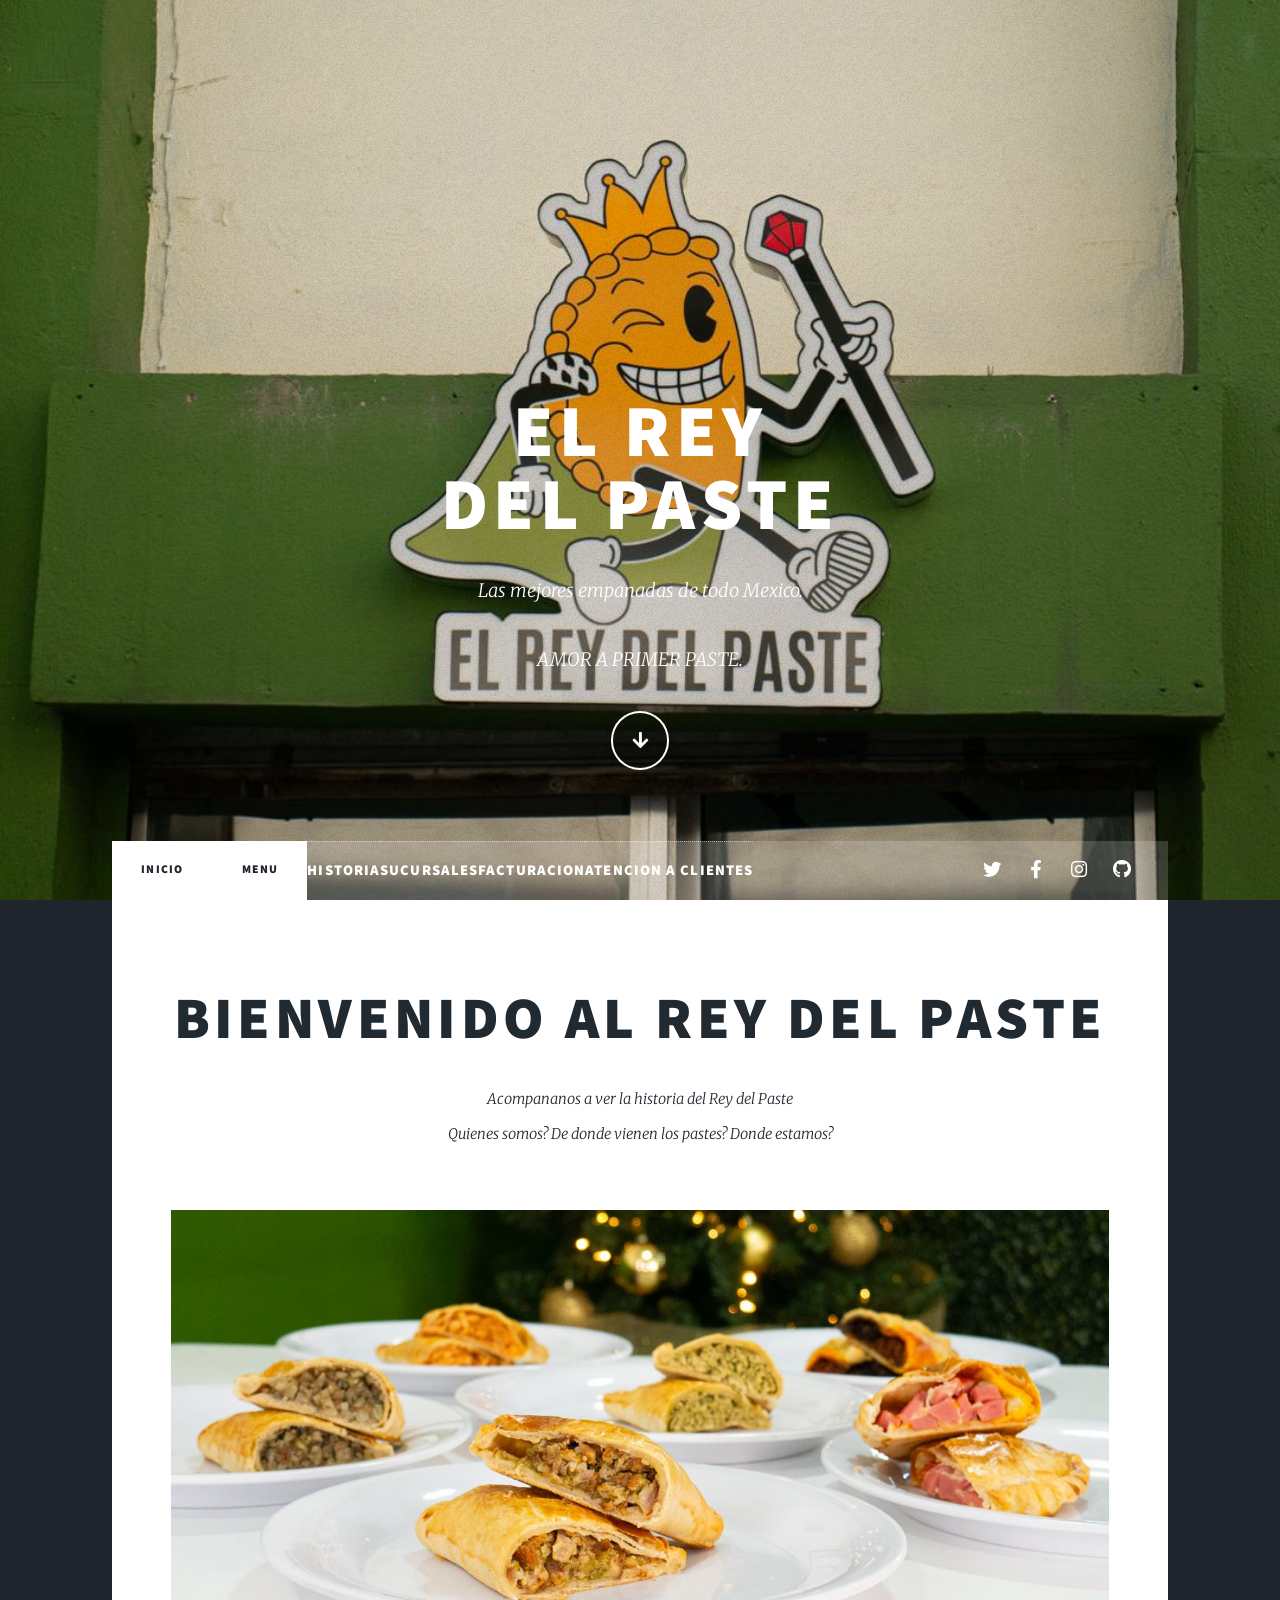
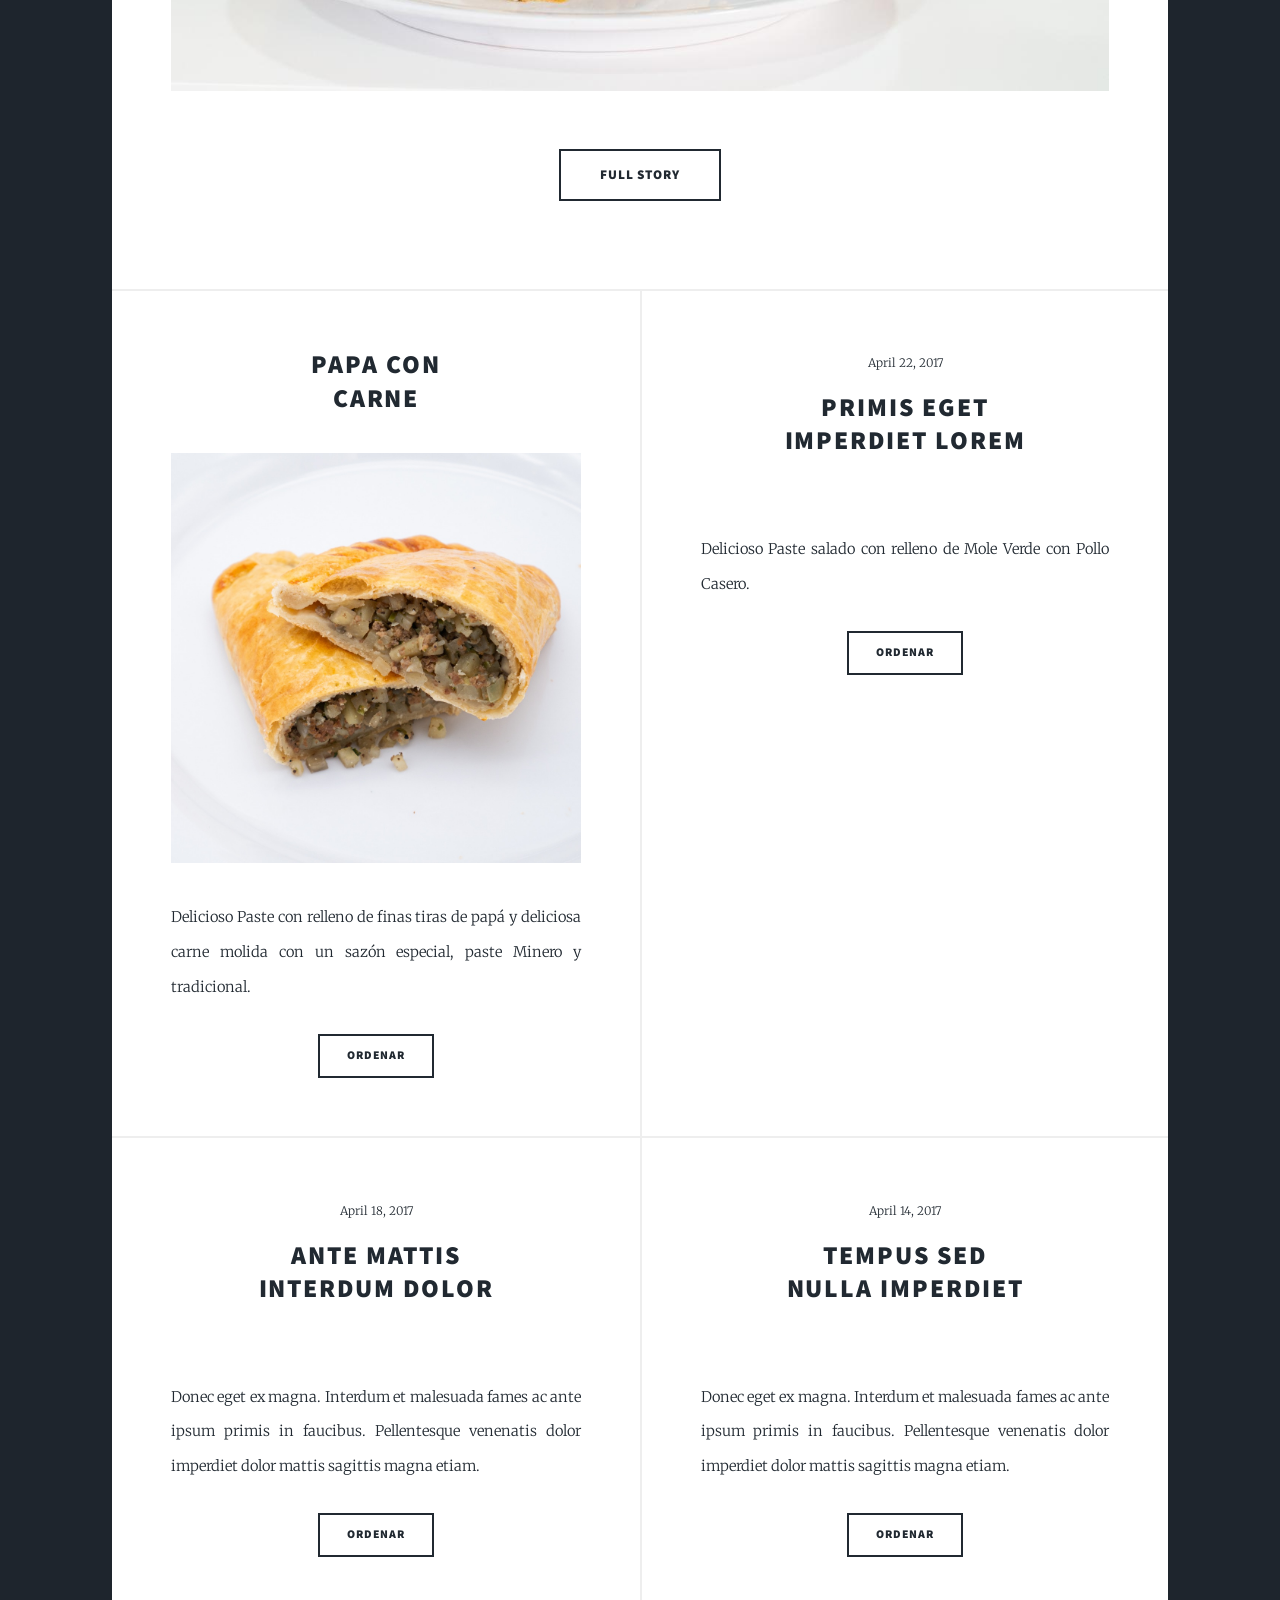
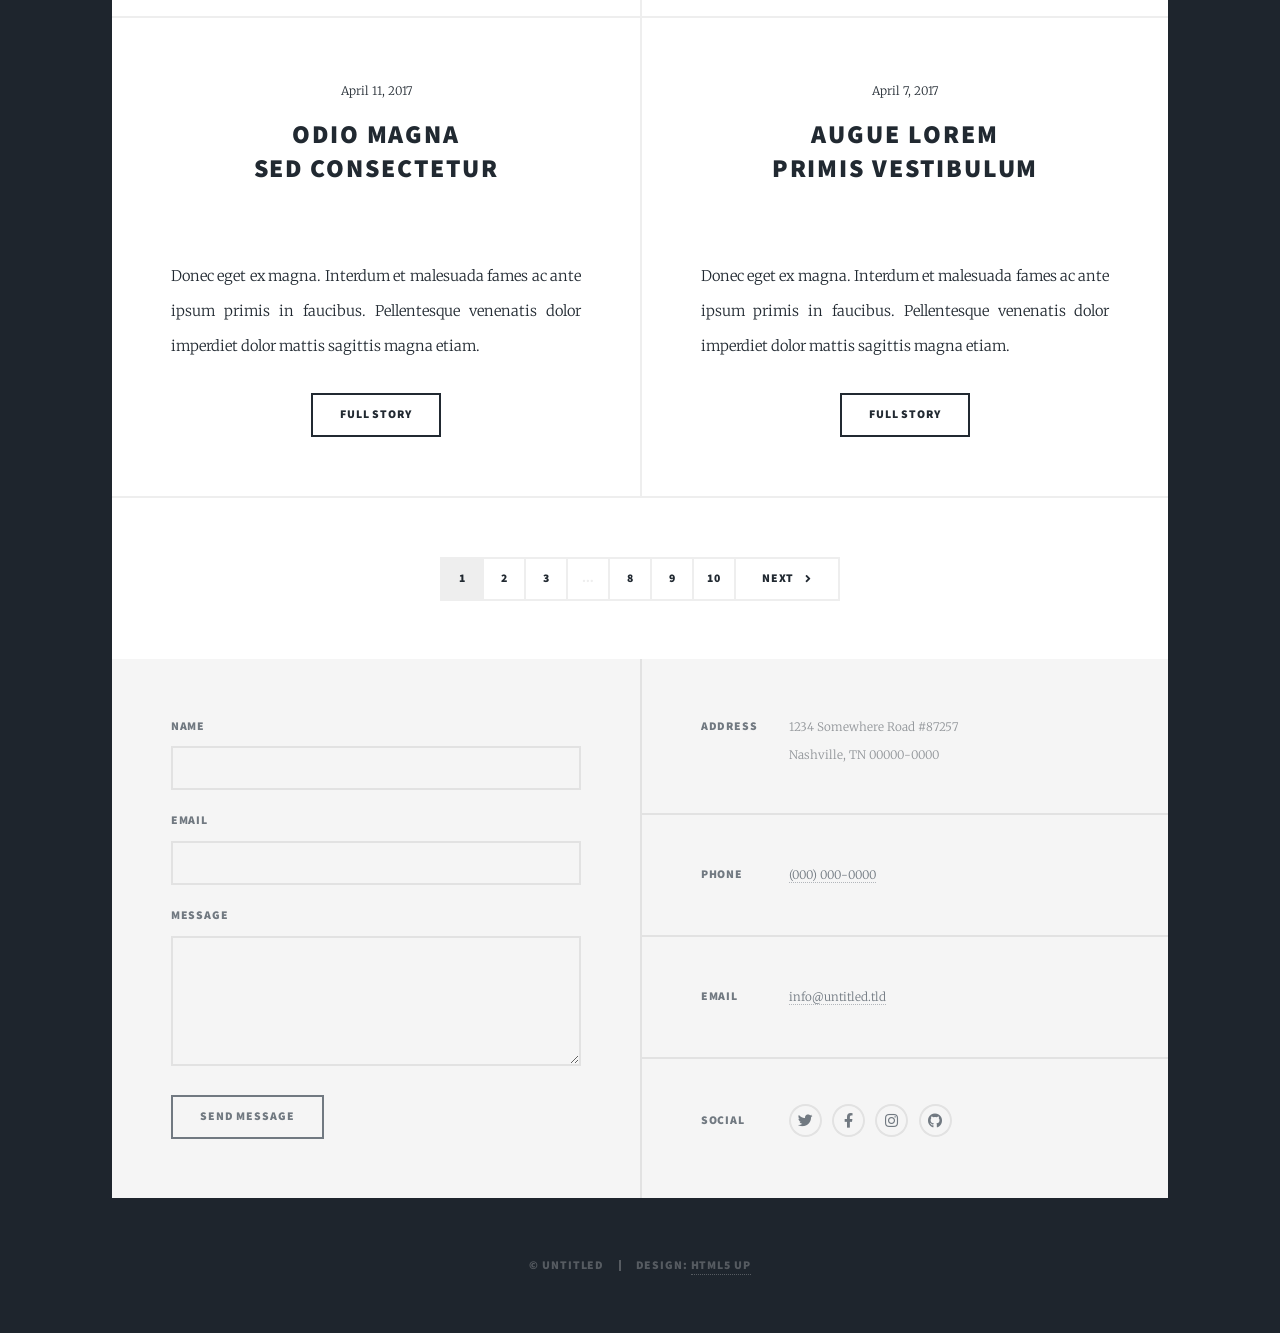
==== commit ac16a7da: "Add menu" ====
--- a/index.html
+++ b/index.html
@@ -21,7 +21,8 @@
 					<div id="intro">
 						<h1>El Rey <br />
 						del Paste</h1>
-						<p>Sitio oficial de las mejores empanadas de todo Mexico.</p>
+						<p>Las mejores empanadas de todo Mexico.</p>
+						<p>AMOR A PRIMER PASTE.</p>
 						<ul class="actions">
 							<li><a href="#header" class="button icon solid solo fa-arrow-down scrolly">Continue</a></li>
 						</ul>
@@ -35,9 +36,12 @@
 				<!-- Nav -->
 					<nav id="nav">
 						<ul class="links">
-							<li class="active"><a href="index.html">This is Massively</a></li>
-							<li><a href="generic.html">Generic Page</a></li>
-							<li><a href="elements.html">Elements Reference</a></li>
+							<li class="active"><a href="index.html">Inicio</a></li>
+							<li class="active"><a href="#header">Menu</a></li>
+							<li><a href="historia.html"></a>Historia</li>
+							<li><a href="elements.html"></a>Sucursales</li>
+							<li><a href="elements.html"></a>Facturacion</li>
+							<li><a href="elements.html"></a>Atencion a clientes</li>
 						</ul>
 						<ul class="icons">
 							<li><a href="#" class="icon brands fa-twitter"><span class="label">Twitter</span></a></li>
@@ -60,7 +64,7 @@
 								</header>
 								<a href="#" class="image main"><img src="images/pic01.jpeg" alt="" /></a>
 								<ul class="actions special">
-									<li><a href="#" class="button large">Full Story</a></li>
+									<li><a href="historia.html" class="button large">Full Story</a></li>
 								</ul>
 							</article>
 
@@ -68,14 +72,13 @@
 							<section class="posts">
 								<article>
 									<header>
-										<span class="date">April 24, 2017</span>
-										<h2><a href="#">Sed magna<br />
-										ipsum faucibus</a></h2>
-									</header>
-									<a href="#" class="image fit"><img src="images/pic02.jpg" alt="" /></a>
-									<p>Donec eget ex magna. Interdum et malesuada fames ac ante ipsum primis in faucibus. Pellentesque venenatis dolor imperdiet dolor mattis sagittis magna etiam.</p>
-									<ul class="actions special">
-										<li><a href="#" class="button">Full Story</a></li>
+										<h2><a href="#">Papa con <br />
+										Carne</a></h2>
+									</header>
+									<a href="#" class="image fit"><img src="images/pic02.jpeg" alt="" /></a>
+									<p> Delicioso Paste con relleno de finas tiras de papá y deliciosa carne molida con un sazón especial, paste Minero y tradicional.</p>
+									<ul class="actions special">
+										<li><a href="#" class="button">Ordenar</a></li>
 									</ul>
 								</article>
 								<article>
@@ -85,9 +88,9 @@
 										imperdiet lorem</a></h2>
 									</header>
 									<a href="#" class="image fit"><img src="images/pic03.jpg" alt="" /></a>
-									<p>Donec eget ex magna. Interdum et malesuada fames ac ante ipsum primis in faucibus. Pellentesque venenatis dolor imperdiet dolor mattis sagittis magna etiam.</p>
-									<ul class="actions special">
-										<li><a href="#" class="button">Full Story</a></li>
+									<p>Delicioso Paste salado con relleno de Mole Verde con Pollo Casero.</p>
+									<ul class="actions special">
+										<li><a href="#" class="button">Ordenar</a></li>
 									</ul>
 								</article>
 								<article>
@@ -99,7 +102,7 @@
 									<a href="#" class="image fit"><img src="images/pic04.jpg" alt="" /></a>
 									<p>Donec eget ex magna. Interdum et malesuada fames ac ante ipsum primis in faucibus. Pellentesque venenatis dolor imperdiet dolor mattis sagittis magna etiam.</p>
 									<ul class="actions special">
-										<li><a href="#" class="button">Full Story</a></li>
+										<li><a href="#" class="button">Ordenar</a></li>
 									</ul>
 								</article>
 								<article>
@@ -111,7 +114,7 @@
 									<a href="#" class="image fit"><img src="images/pic05.jpg" alt="" /></a>
 									<p>Donec eget ex magna. Interdum et malesuada fames ac ante ipsum primis in faucibus. Pellentesque venenatis dolor imperdiet dolor mattis sagittis magna etiam.</p>
 									<ul class="actions special">
-										<li><a href="#" class="button">Full Story</a></li>
+										<li><a href="#" class="button">Ordenar</a></li>
 									</ul>
 								</article>
 								<article>
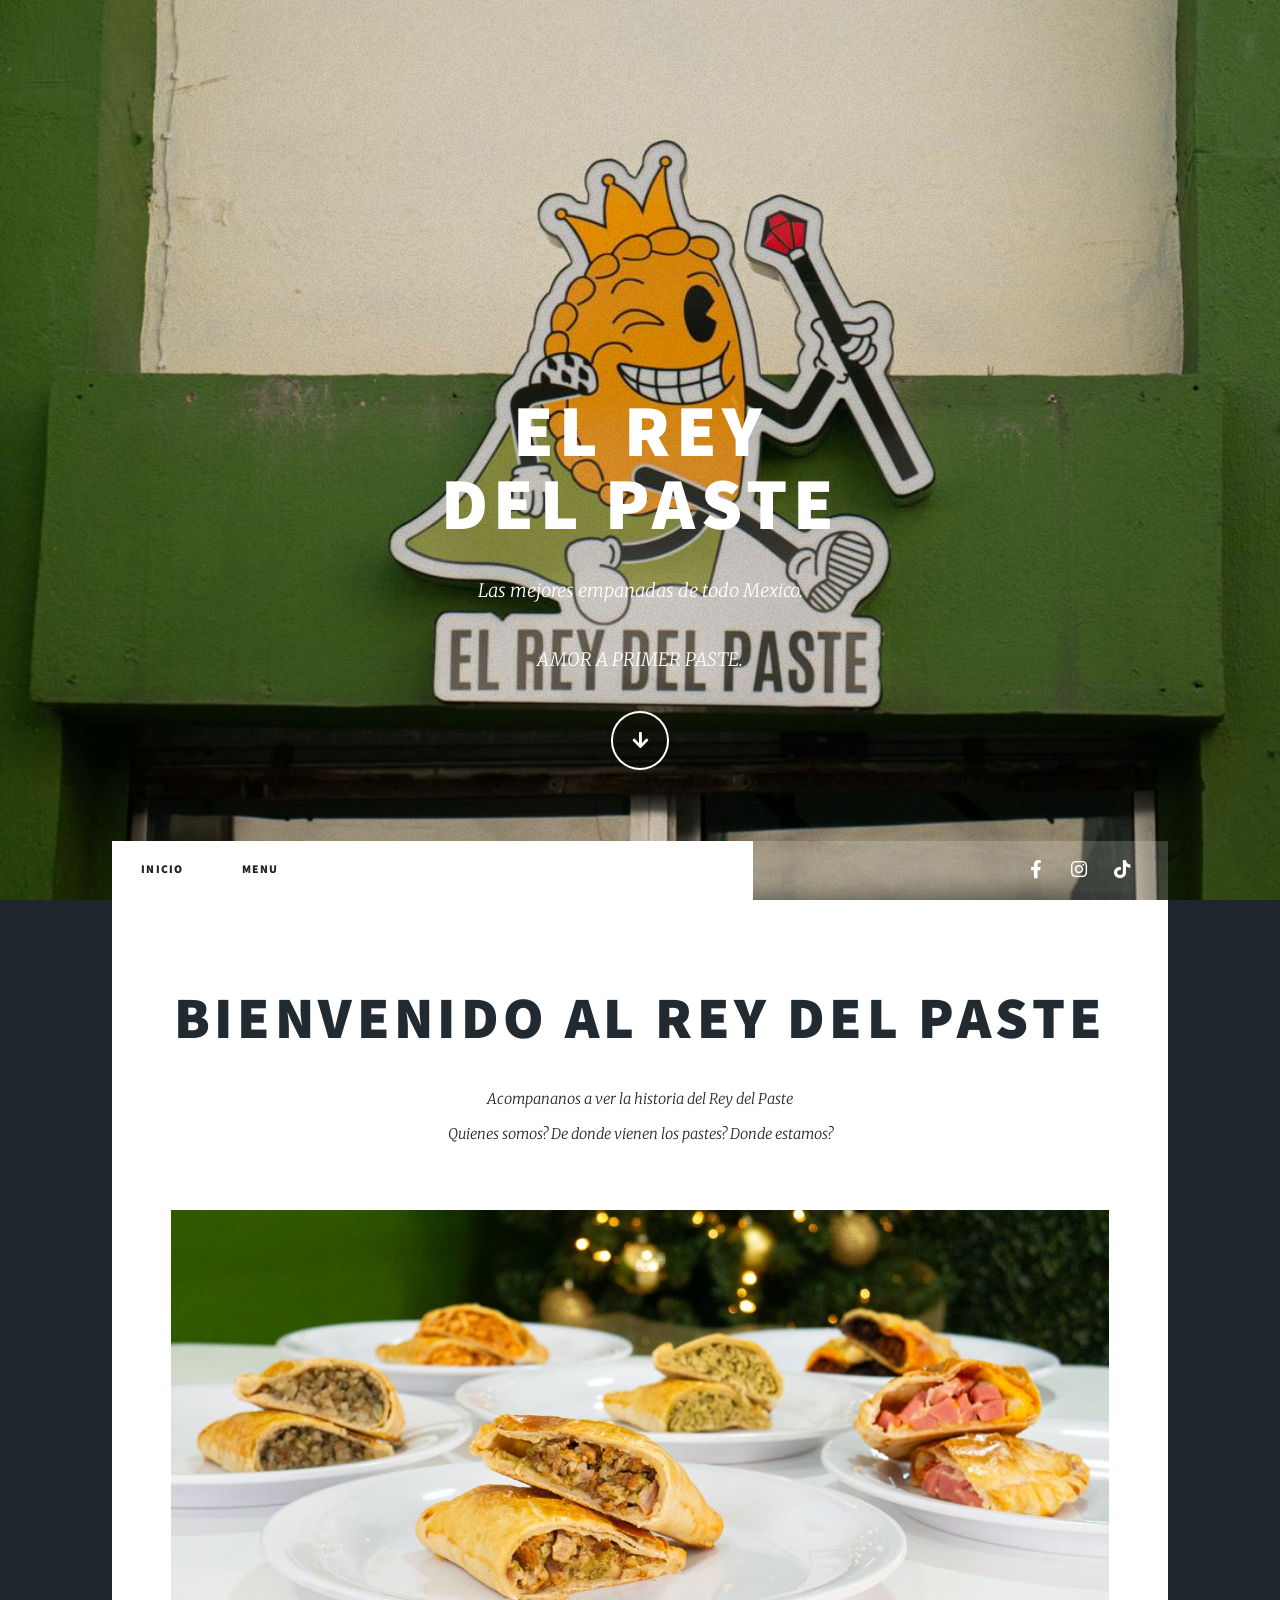
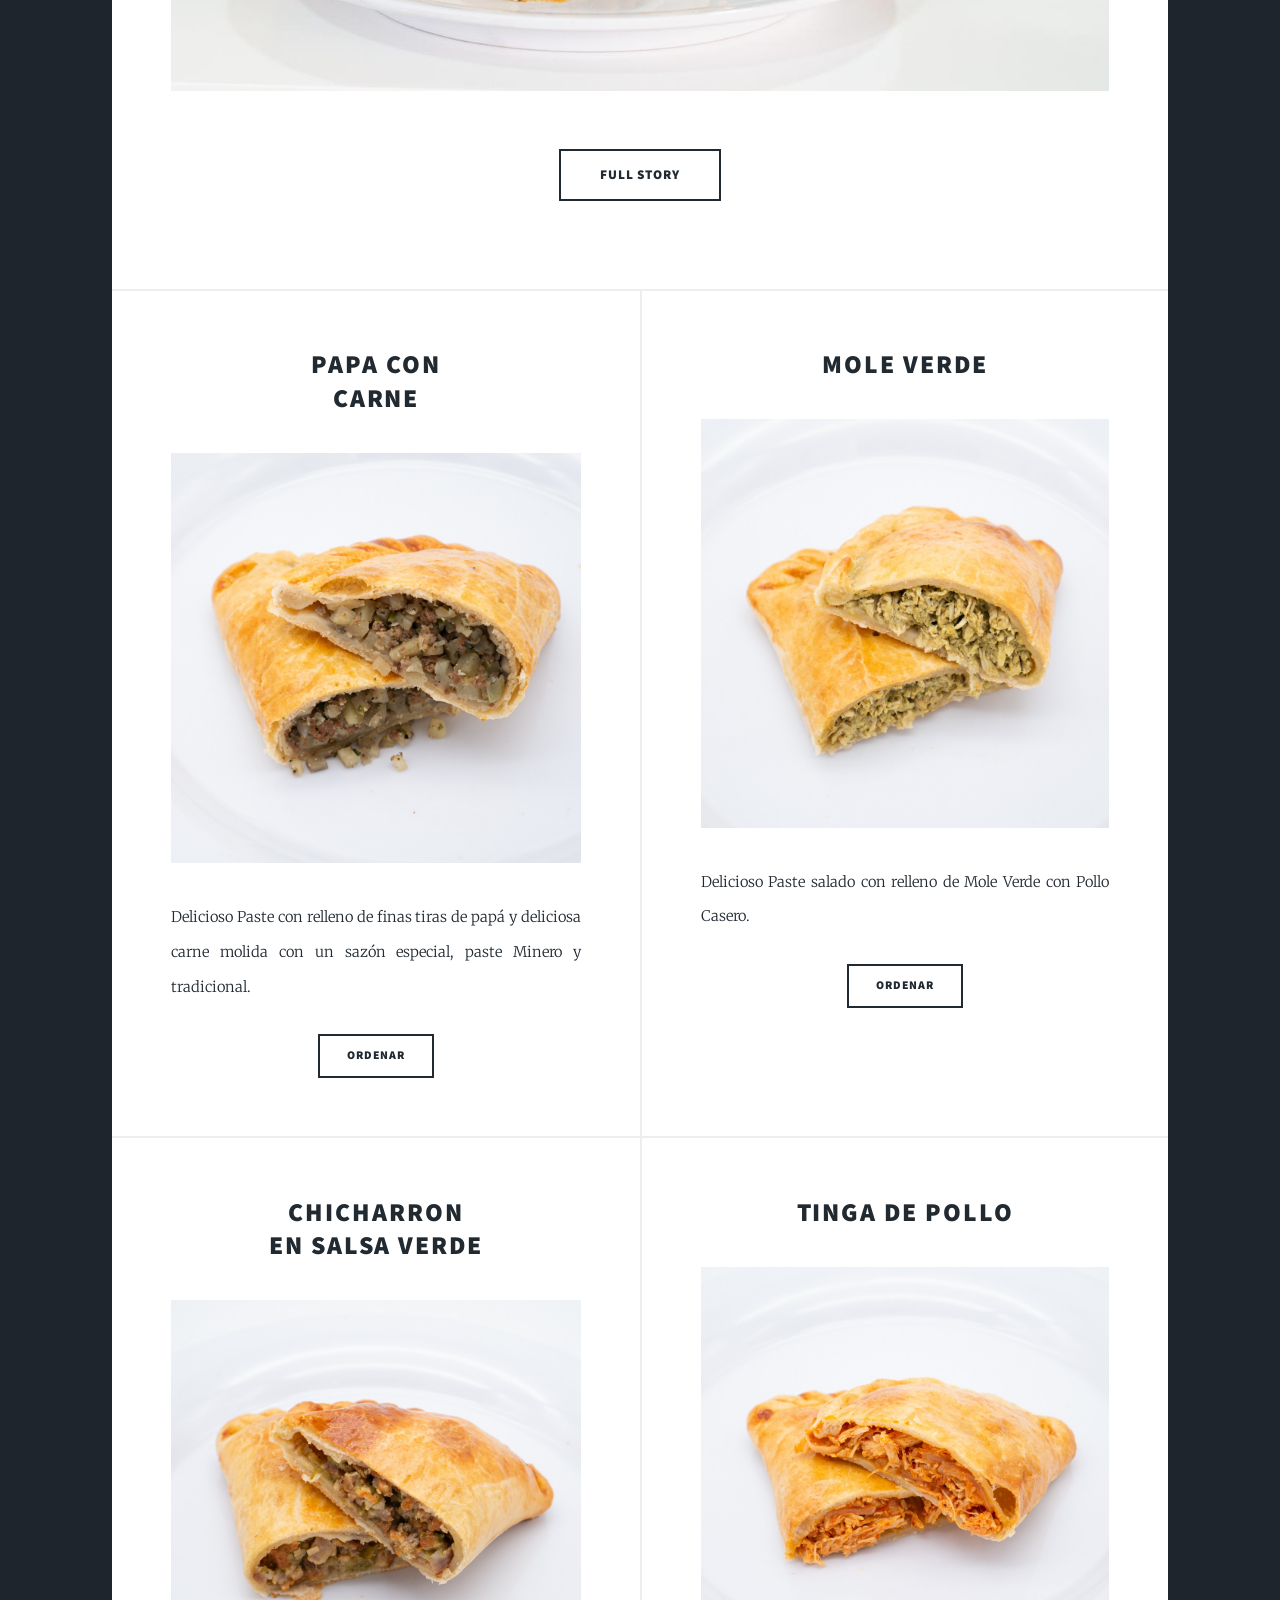
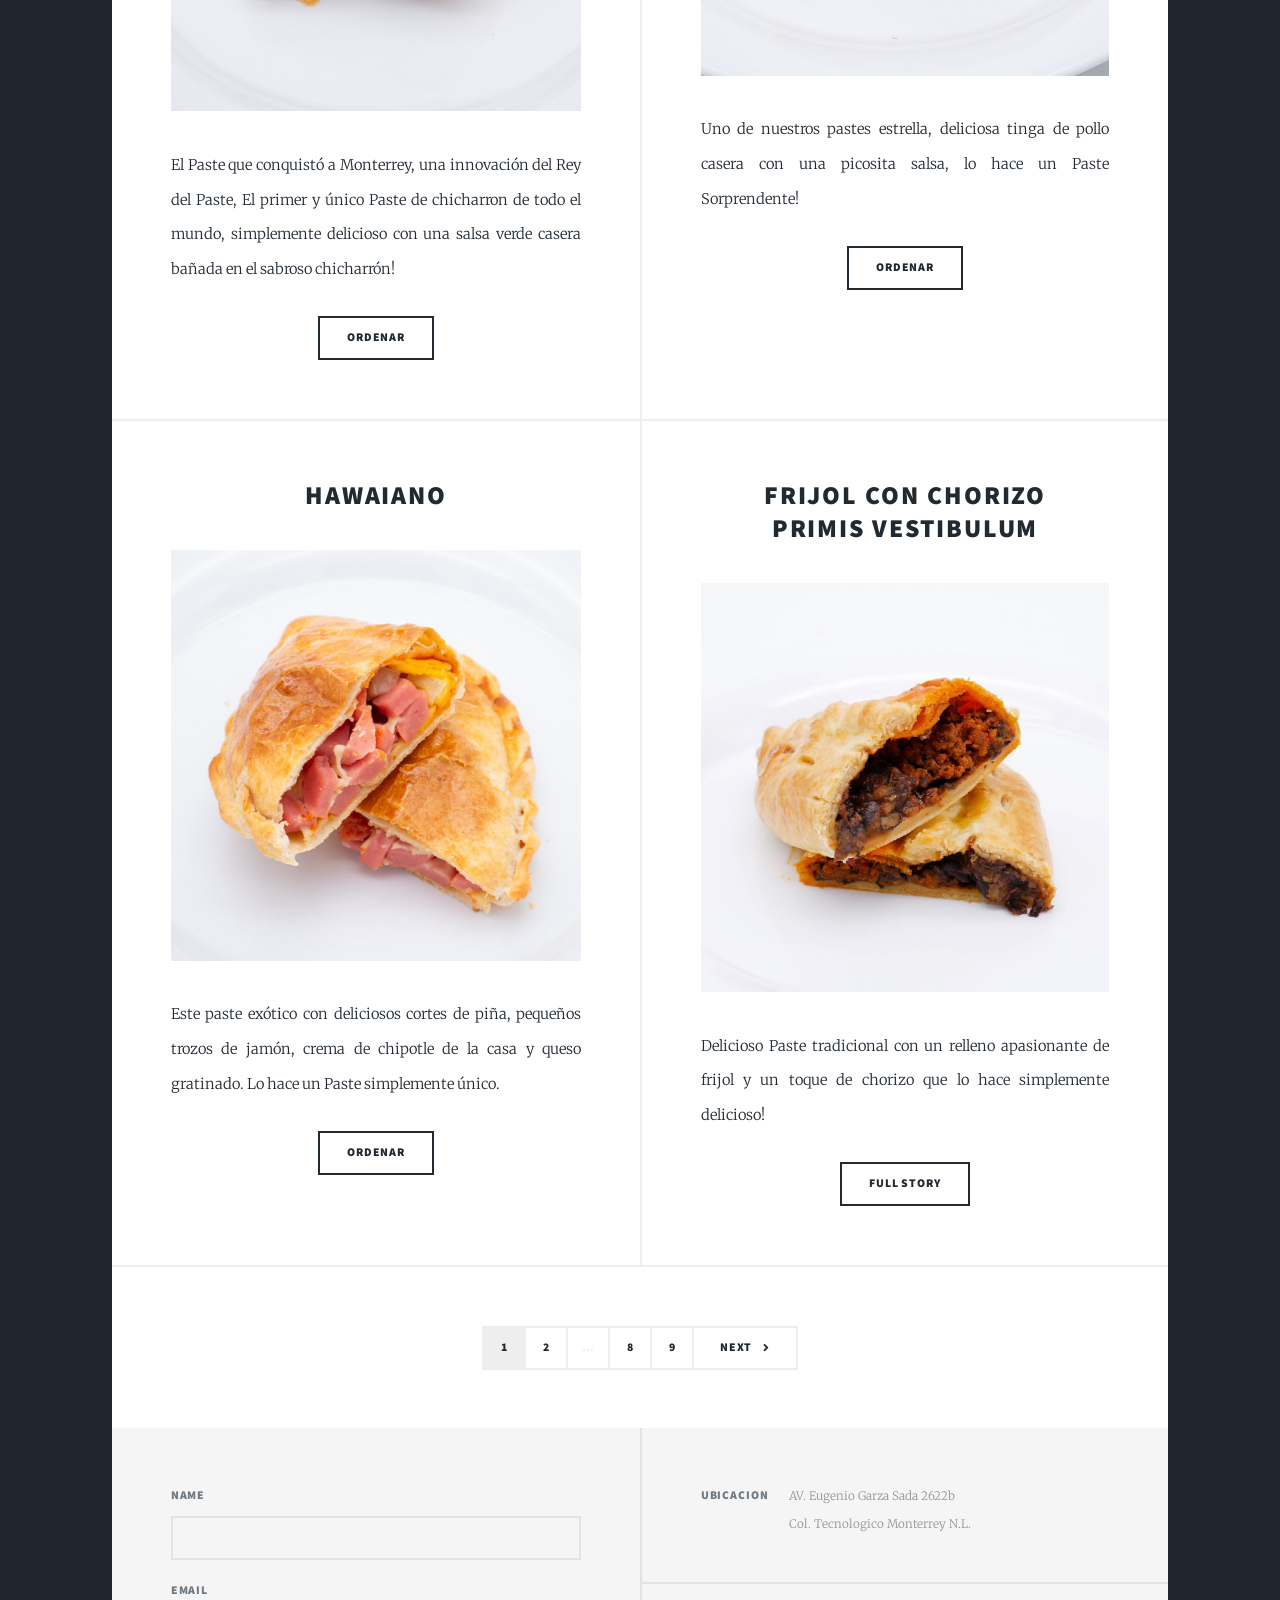
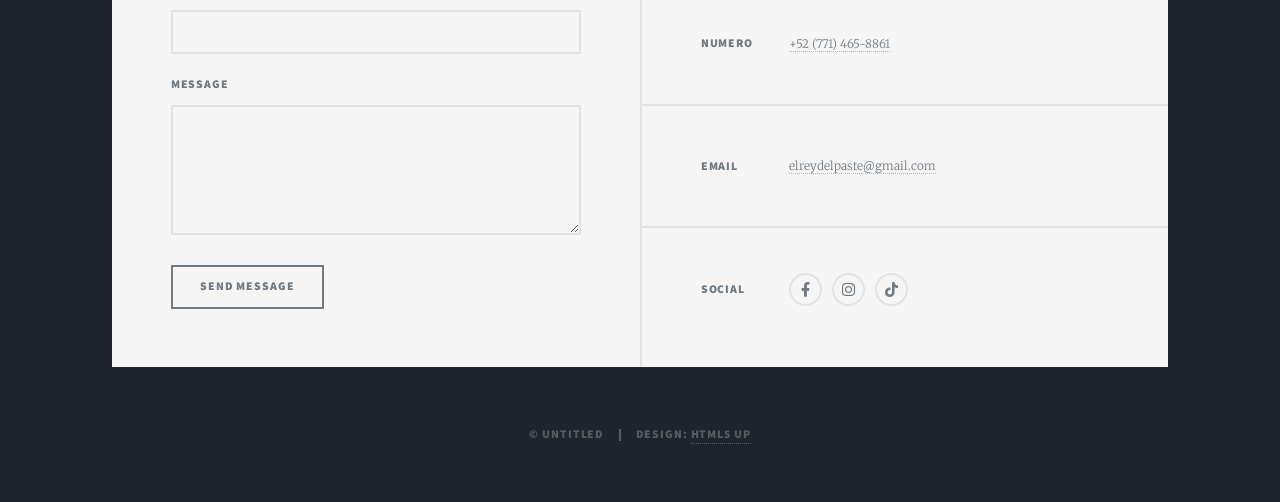
==== commit 363831de: "Add menu 2.0" ====
--- a/index.html
+++ b/index.html
@@ -6,7 +6,7 @@
 -->
 <html>
 	<head>
-		<title>Massively by HTML5 UP</title>
+		<title>El Rey del Paste</title>
 		<meta charset="utf-8" />
 		<meta name="viewport" content="width=device-width, initial-scale=1, user-scalable=no" />
 		<link rel="stylesheet" href="assets/css/main.css" />
@@ -38,16 +38,16 @@
 						<ul class="links">
 							<li class="active"><a href="index.html">Inicio</a></li>
 							<li class="active"><a href="#header">Menu</a></li>
-							<li><a href="historia.html"></a>Historia</li>
-							<li><a href="elements.html"></a>Sucursales</li>
-							<li><a href="elements.html"></a>Facturacion</li>
-							<li><a href="elements.html"></a>Atencion a clientes</li>
+							<li class="active"><a href="historia.html"></a>Historia</li>
+							<li class="active"><a href="elements.html"></a>Sucursales</li>
+							<li class="active"><a href="elements.html"></a>Facturacion</li>
+							<li class="active"><a href="elements.html"></a>Atencion a clientes</li>
 						</ul>
 						<ul class="icons">
-							<li><a href="#" class="icon brands fa-twitter"><span class="label">Twitter</span></a></li>
-							<li><a href="#" class="icon brands fa-facebook-f"><span class="label">Facebook</span></a></li>
-							<li><a href="#" class="icon brands fa-instagram"><span class="label">Instagram</span></a></li>
-							<li><a href="#" class="icon brands fa-github"><span class="label">GitHub</span></a></li>
+
+							<li><a href="https://www.facebook.com/elreydelpaste.mty/?_rdr" class="icon brands fa-facebook-f"><span class="label">Facebook</span></a></li>
+							<li><a href="https://www.instagram.com/elreydelpaste_mty/" class="icon brands fa-instagram"><span class="label">Instagram</span></a></li>
+							<li><a href="https://www.tiktok.com/@elreydelpaste_mty" class="icon brands fa-tiktok"><span class="label">TikTok</span></a></li>
 						</ul>
 					</nav>
 
@@ -83,11 +83,9 @@
 								</article>
 								<article>
 									<header>
-										<span class="date">April 22, 2017</span>
-										<h2><a href="#">Primis eget<br />
-										imperdiet lorem</a></h2>
-									</header>
-									<a href="#" class="image fit"><img src="images/pic03.jpg" alt="" /></a>
+										<h2><a href="#">Mole Verde</a></h2>
+									</header>
+									<a href="#" class="image fit"><img src="images/pic03.jpeg" alt="" /></a>
 									<p>Delicioso Paste salado con relleno de Mole Verde con Pollo Casero.</p>
 									<ul class="actions special">
 										<li><a href="#" class="button">Ordenar</a></li>
@@ -95,48 +93,46 @@
 								</article>
 								<article>
 									<header>
-										<span class="date">April 18, 2017</span>
-										<h2><a href="#">Ante mattis<br />
-										interdum dolor</a></h2>
-									</header>
-									<a href="#" class="image fit"><img src="images/pic04.jpg" alt="" /></a>
-									<p>Donec eget ex magna. Interdum et malesuada fames ac ante ipsum primis in faucibus. Pellentesque venenatis dolor imperdiet dolor mattis sagittis magna etiam.</p>
-									<ul class="actions special">
-										<li><a href="#" class="button">Ordenar</a></li>
-									</ul>
-								</article>
-								<article>
-									<header>
-										<span class="date">April 14, 2017</span>
-										<h2><a href="#">Tempus sed<br />
-										nulla imperdiet</a></h2>
-									</header>
-									<a href="#" class="image fit"><img src="images/pic05.jpg" alt="" /></a>
-									<p>Donec eget ex magna. Interdum et malesuada fames ac ante ipsum primis in faucibus. Pellentesque venenatis dolor imperdiet dolor mattis sagittis magna etiam.</p>
-									<ul class="actions special">
-										<li><a href="#" class="button">Ordenar</a></li>
-									</ul>
-								</article>
-								<article>
-									<header>
-										<span class="date">April 11, 2017</span>
-										<h2><a href="#">Odio magna<br />
-										sed consectetur</a></h2>
-									</header>
-									<a href="#" class="image fit"><img src="images/pic06.jpg" alt="" /></a>
-									<p>Donec eget ex magna. Interdum et malesuada fames ac ante ipsum primis in faucibus. Pellentesque venenatis dolor imperdiet dolor mattis sagittis magna etiam.</p>
-									<ul class="actions special">
-										<li><a href="#" class="button">Full Story</a></li>
-									</ul>
-								</article>
-								<article>
-									<header>
-										<span class="date">April 7, 2017</span>
-										<h2><a href="#">Augue lorem<br />
+
+										<h2><a href="#">Chicharron<br />
+										en salsa verde</a></h2>
+									</header>
+									<a href="#" class="image fit"><img src="images/pic04.jpeg" alt="" /></a>
+									<p>El Paste que conquistó a Monterrey, una innovación del Rey del Paste, El primer y único Paste de chicharron de todo el mundo, simplemente delicioso con una salsa verde casera bañada en el sabroso chicharrón!</p>
+									<ul class="actions special">
+										<li><a href="#" class="button">Ordenar</a></li>
+									</ul>
+								</article>
+								<article>
+									<header>
+										<h2><a href="#">Tinga de Pollo</a></h2>
+									</header>
+									<a href="#" class="image fit"><img src="images/pic05.jpeg" alt="" /></a>
+									<p>Uno de nuestros pastes estrella, deliciosa tinga de pollo casera con una picosita salsa, lo hace un Paste Sorprendente!</p>
+									<ul class="actions special">
+										<li><a href="#" class="button">Ordenar</a></li>
+									</ul>
+								</article>
+								<article>
+									<header>
+										
+										<h2><a href="#">Hawaiano</a></h2>
+										
+									</header>
+									<a href="#" class="image fit"><img src="images/pic06.jpeg" alt="" /></a>
+									<p>Este paste exótico con deliciosos cortes de piña, pequeños trozos de jamón, crema de chipotle de la casa y queso gratinado. Lo hace un Paste simplemente único.</p>
+									<ul class="actions special">
+										<li><a href="#" class="button">ORDENAR</a></li>
+									</ul>
+								</article>
+								<article>
+									<header>
+
+										<h2><a href="#">Frijol con chorizo<br />
 										primis vestibulum</a></h2>
 									</header>
-									<a href="#" class="image fit"><img src="images/pic07.jpg" alt="" /></a>
-									<p>Donec eget ex magna. Interdum et malesuada fames ac ante ipsum primis in faucibus. Pellentesque venenatis dolor imperdiet dolor mattis sagittis magna etiam.</p>
+									<a href="#" class="image fit"><img src="images/pic07.jpeg" alt="" /></a>
+									<p>Delicioso Paste tradicional con un relleno apasionante de frijol y un toque de chorizo que lo hace simplemente delicioso!</p>
 									<ul class="actions special">
 										<li><a href="#" class="button">Full Story</a></li>
 									</ul>
@@ -149,11 +145,10 @@
 									<!--<a href="#" class="previous">Prev</a>-->
 									<a href="#" class="page active">1</a>
 									<a href="#" class="page">2</a>
-									<a href="#" class="page">3</a>
+
 									<span class="extra">&hellip;</span>
 									<a href="#" class="page">8</a>
 									<a href="#" class="page">9</a>
-									<a href="#" class="page">10</a>
 									<a href="#" class="next">Next</a>
 								</div>
 							</footer>
@@ -185,25 +180,24 @@
 						</section>
 						<section class="split contact">
 							<section class="alt">
-								<h3>Address</h3>
-								<p>1234 Somewhere Road #87257<br />
-								Nashville, TN 00000-0000</p>
+								<h3>Ubicacion</h3>
+								<p>AV. Eugenio Garza Sada 2622b<br />
+								Col. Tecnologico Monterrey N.L.</p>
 							</section>
 							<section>
-								<h3>Phone</h3>
-								<p><a href="#">(000) 000-0000</a></p>
+								<h3>Numero</h3>
+								<p><a href="#">+52 (771) 465-8861</a></p>
 							</section>
 							<section>
 								<h3>Email</h3>
-								<p><a href="#">info@untitled.tld</a></p>
+								<p><a href="#">elreydelpaste@gmail.com</a></p>
 							</section>
 							<section>
 								<h3>Social</h3>
 								<ul class="icons alt">
-									<li><a href="#" class="icon brands alt fa-twitter"><span class="label">Twitter</span></a></li>
-									<li><a href="#" class="icon brands alt fa-facebook-f"><span class="label">Facebook</span></a></li>
-									<li><a href="#" class="icon brands alt fa-instagram"><span class="label">Instagram</span></a></li>
-									<li><a href="#" class="icon brands alt fa-github"><span class="label">GitHub</span></a></li>
+									<li><a href="https://www.facebook.com/elreydelpaste.mty/?_rdr" class="icon brands alt fa-facebook-f"><span class="label">Facebook</span></a></li>
+									<li><a href="https://www.instagram.com/elreydelpaste_mty/" class="icon brands alt fa-instagram"><span class="label">Instagram</span></a></li>
+									<li><a href="https://www.tiktok.com/@elreydelpaste_mty" class="icon brands alt fa-tiktok"><span class="label">TikTok</span></a></li>
 								</ul>
 							</section>
 						</section>
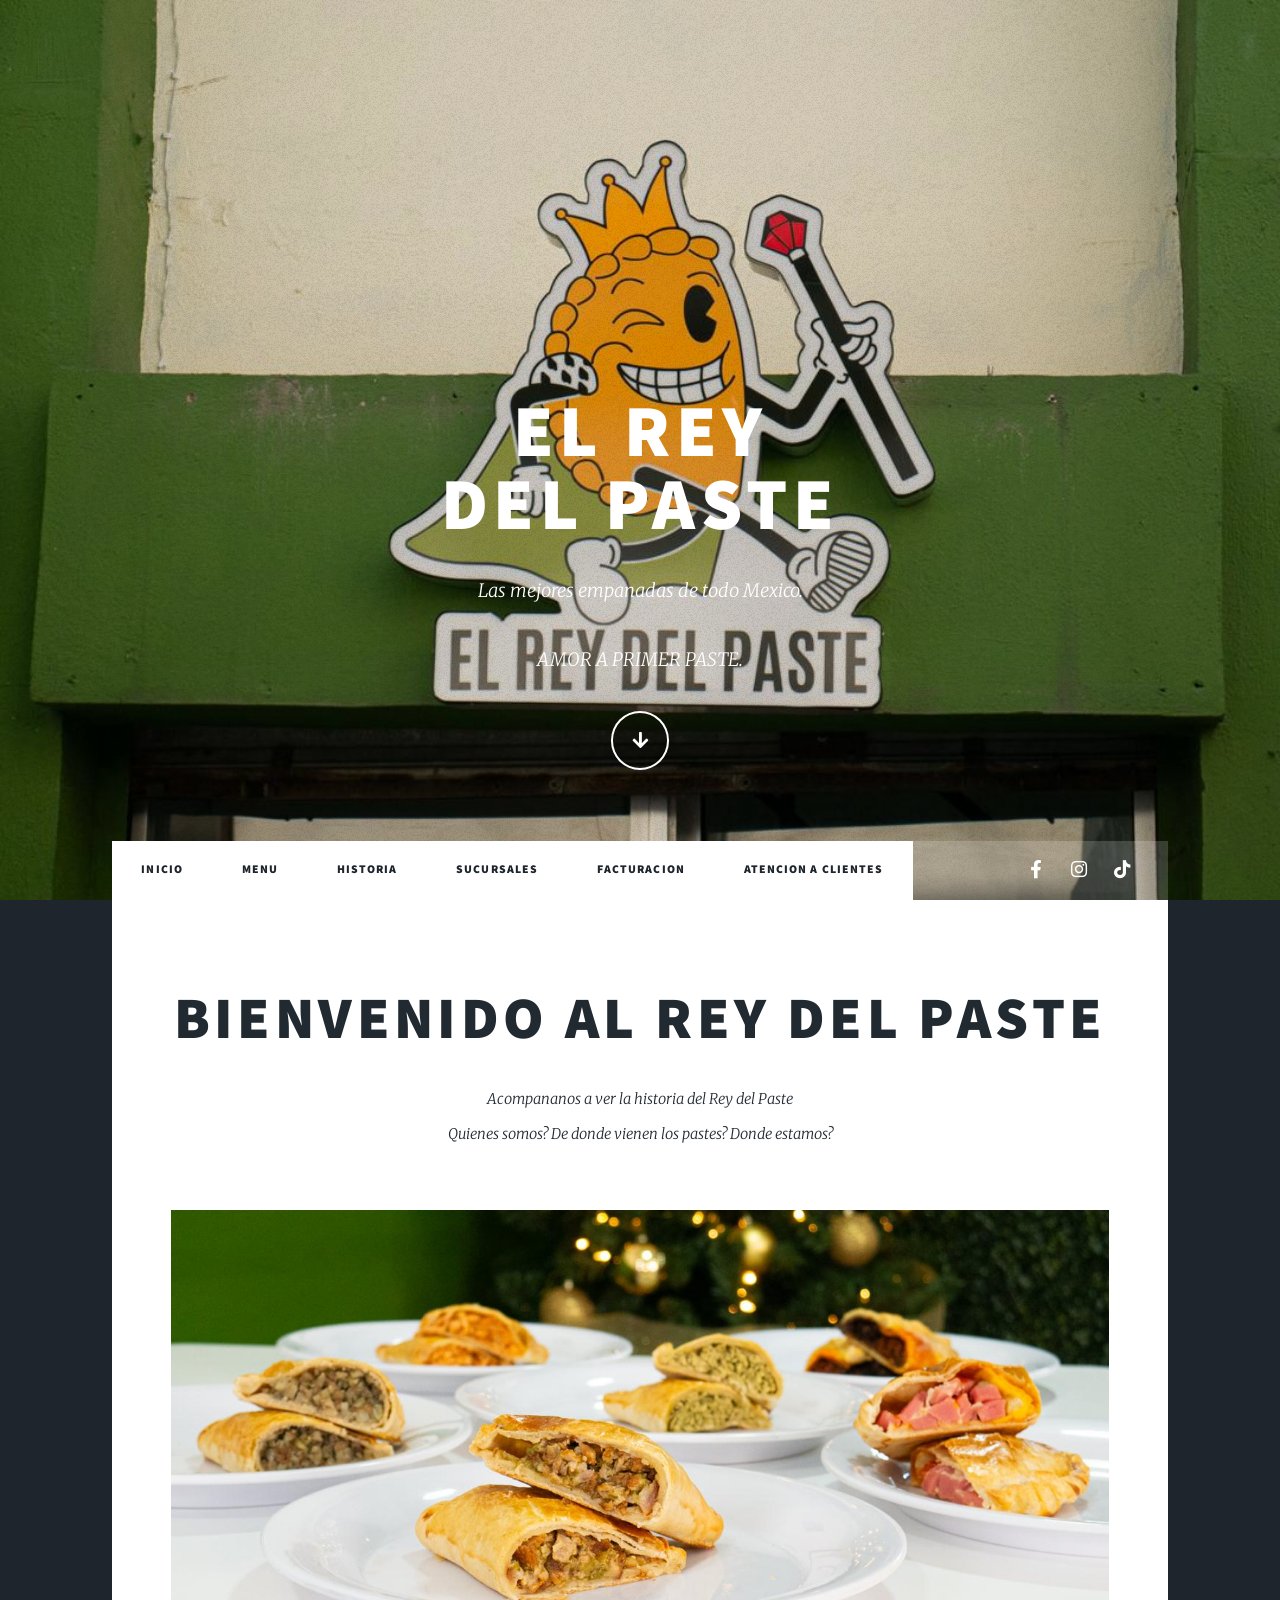
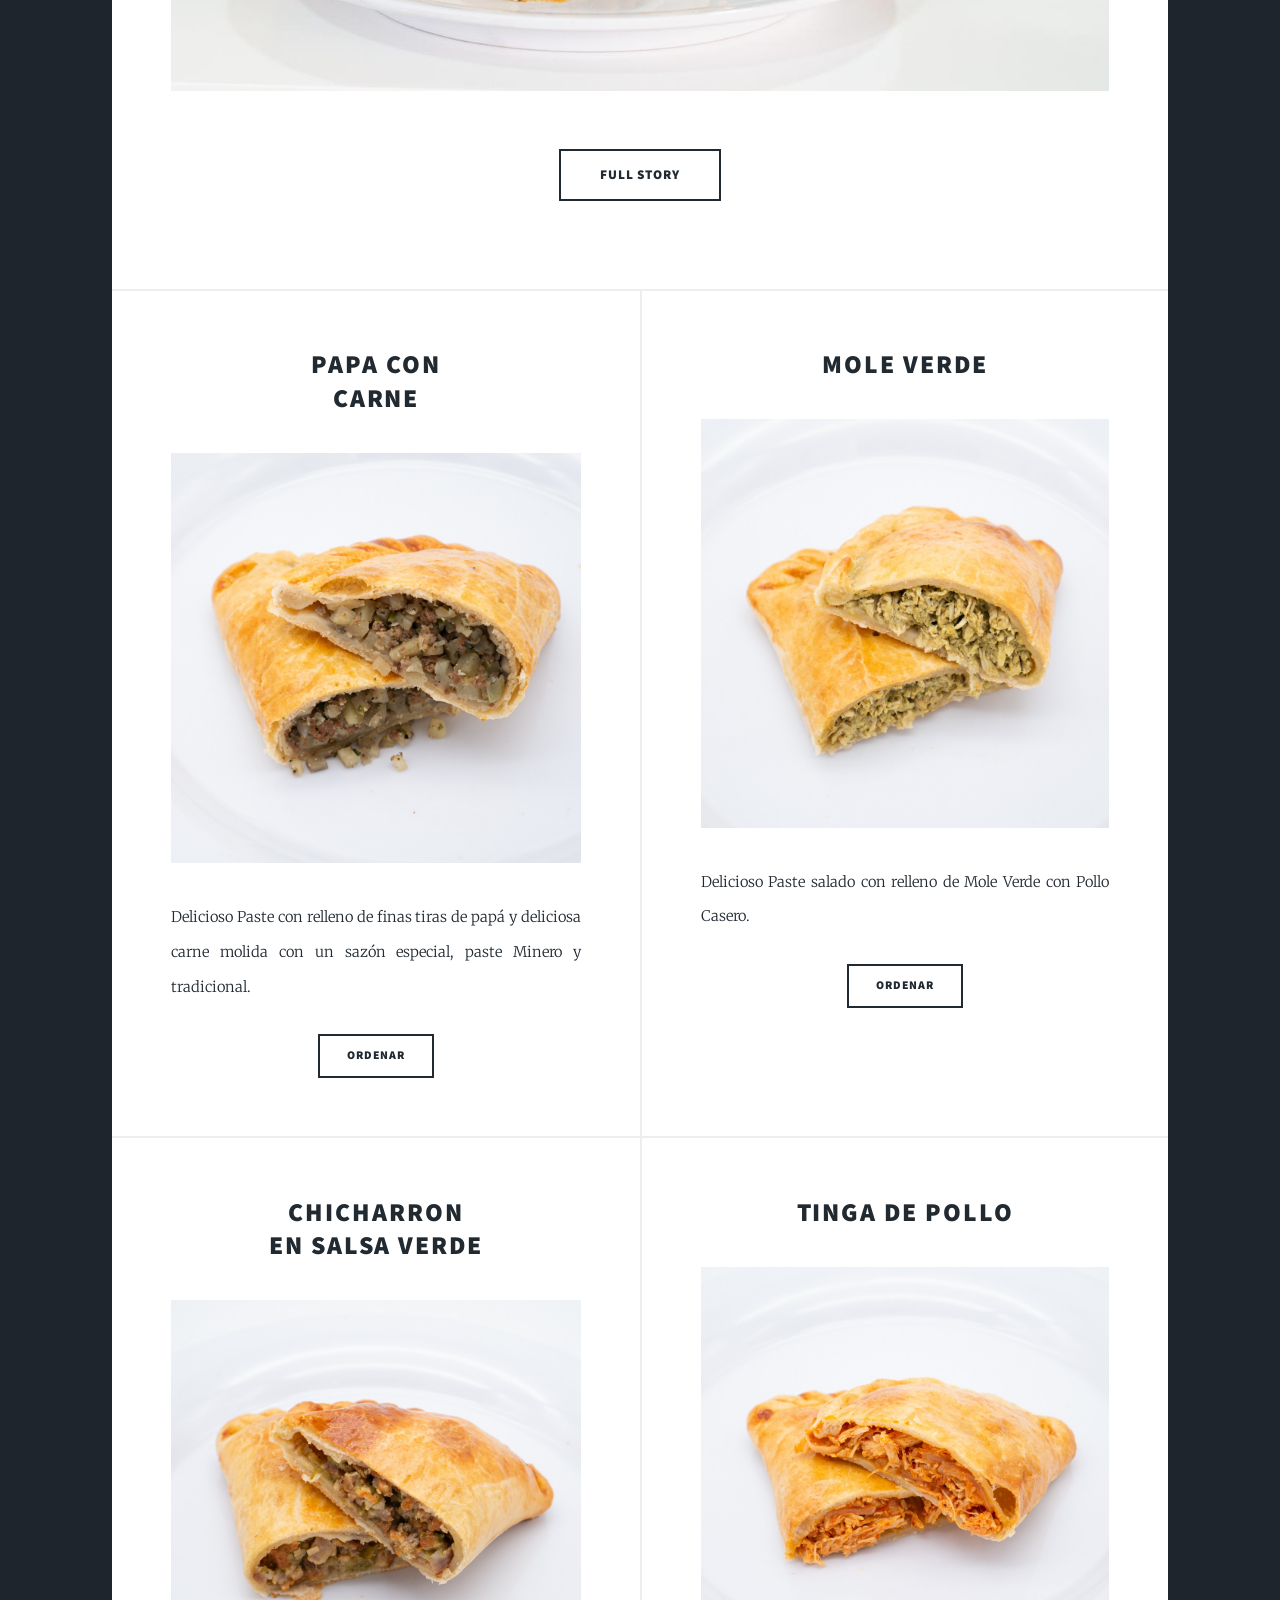
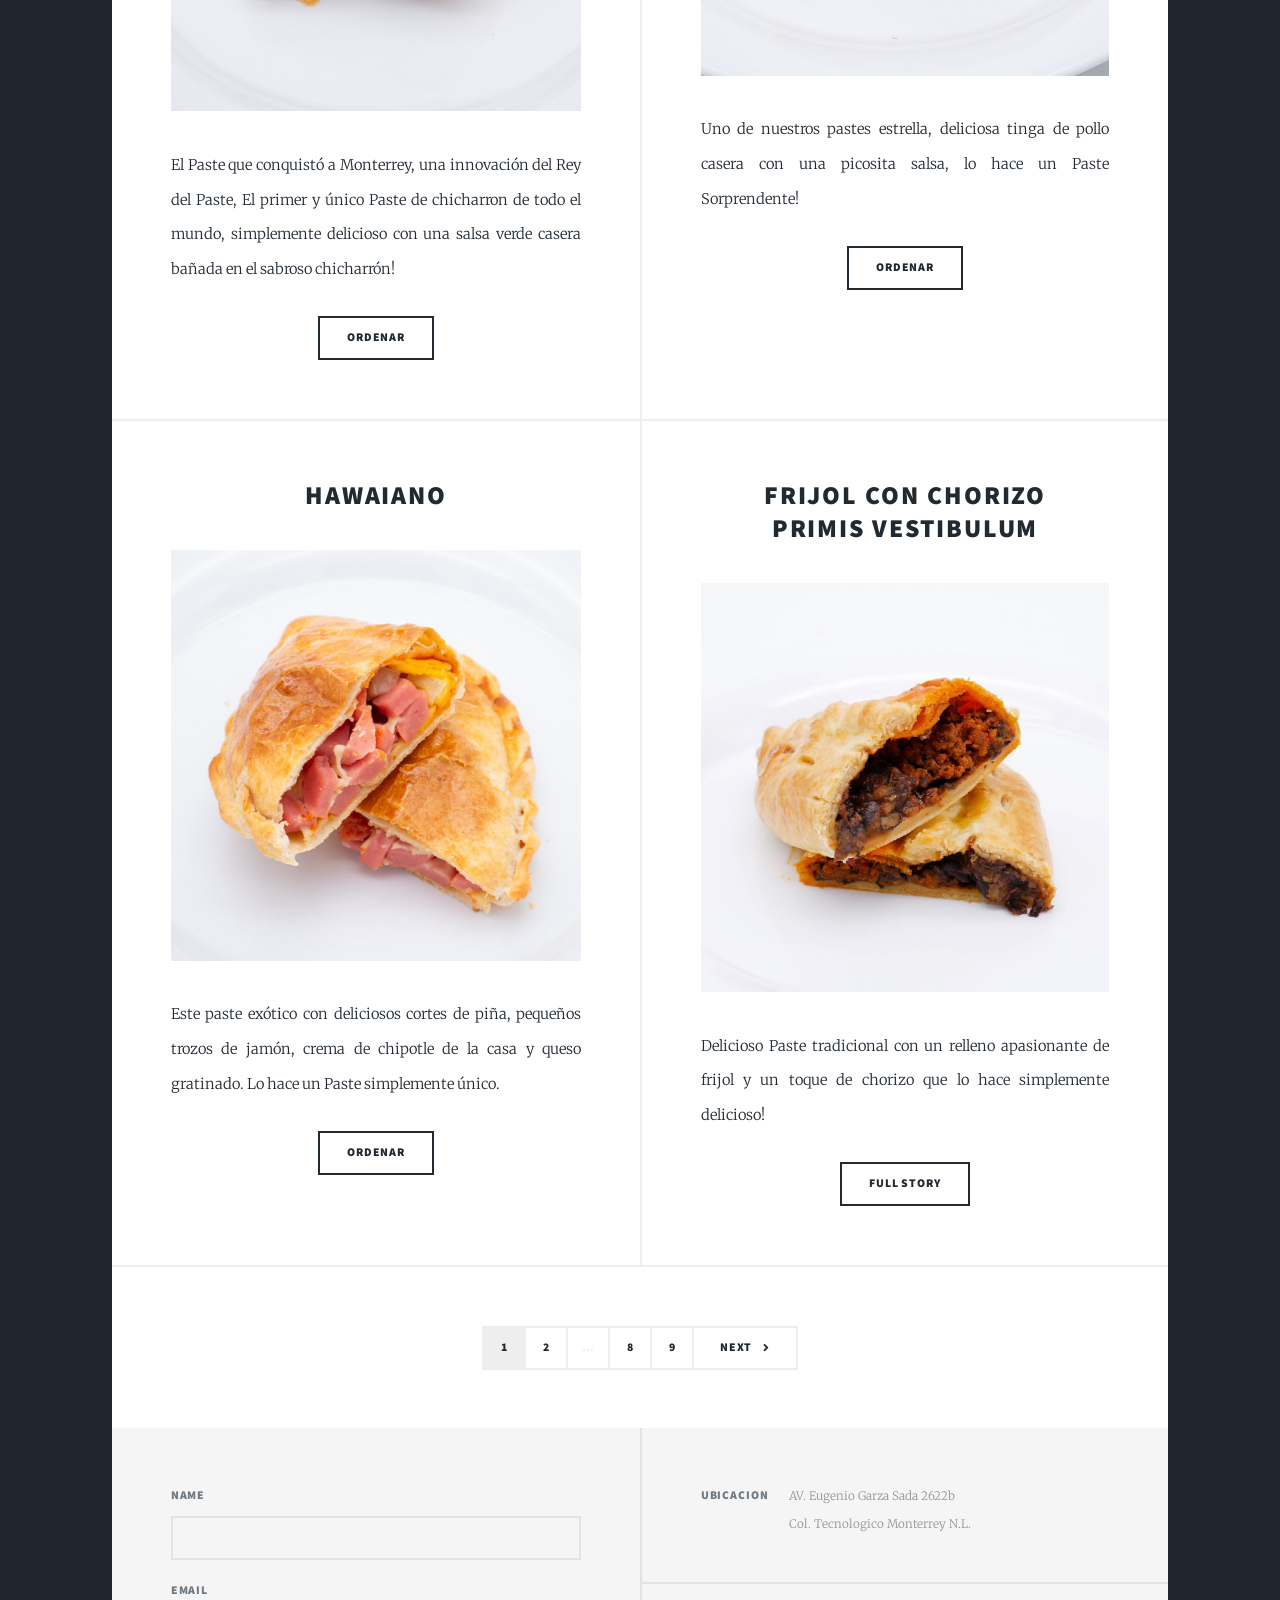
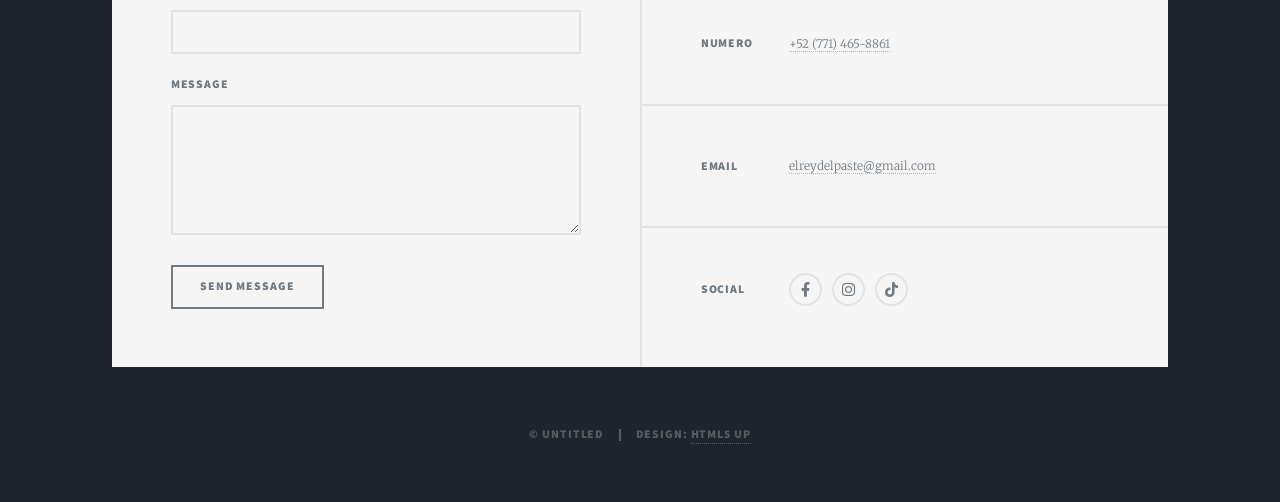
==== commit 934c5015: "Add menu 2.1" ====
--- a/index.html
+++ b/index.html
@@ -38,10 +38,10 @@
 						<ul class="links">
 							<li class="active"><a href="index.html">Inicio</a></li>
 							<li class="active"><a href="#header">Menu</a></li>
-							<li class="active"><a href="historia.html"></a>Historia</li>
-							<li class="active"><a href="elements.html"></a>Sucursales</li>
-							<li class="active"><a href="elements.html"></a>Facturacion</li>
-							<li class="active"><a href="elements.html"></a>Atencion a clientes</li>
+							<li class="active"><a href="historia.html">Historia</a></li>
+							<li class="active"><a href="elements.html">Sucursales</a></li>
+							<li class="active"><a href="elements.html">Facturacion</a></li>
+							<li class="active"><a href="elements.html">Atencion a clientes</a></li>
 						</ul>
 						<ul class="icons">
 
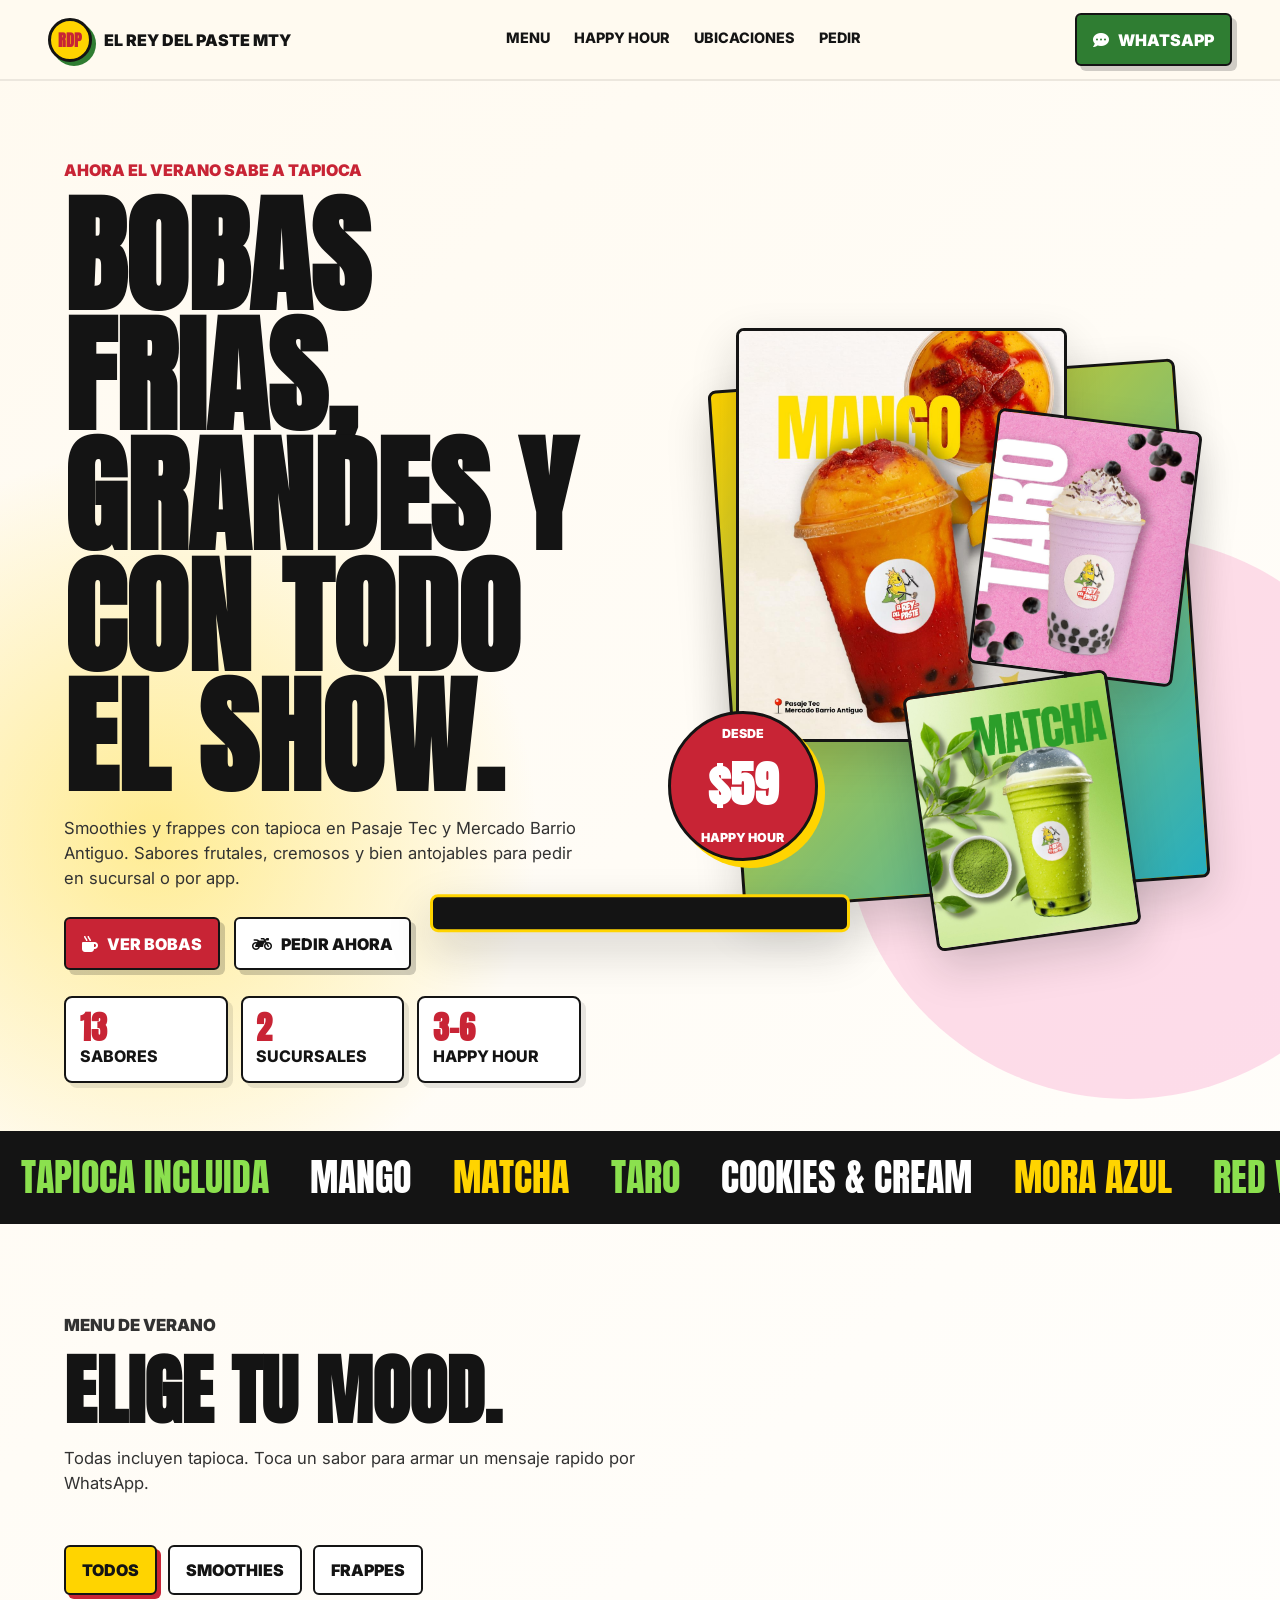
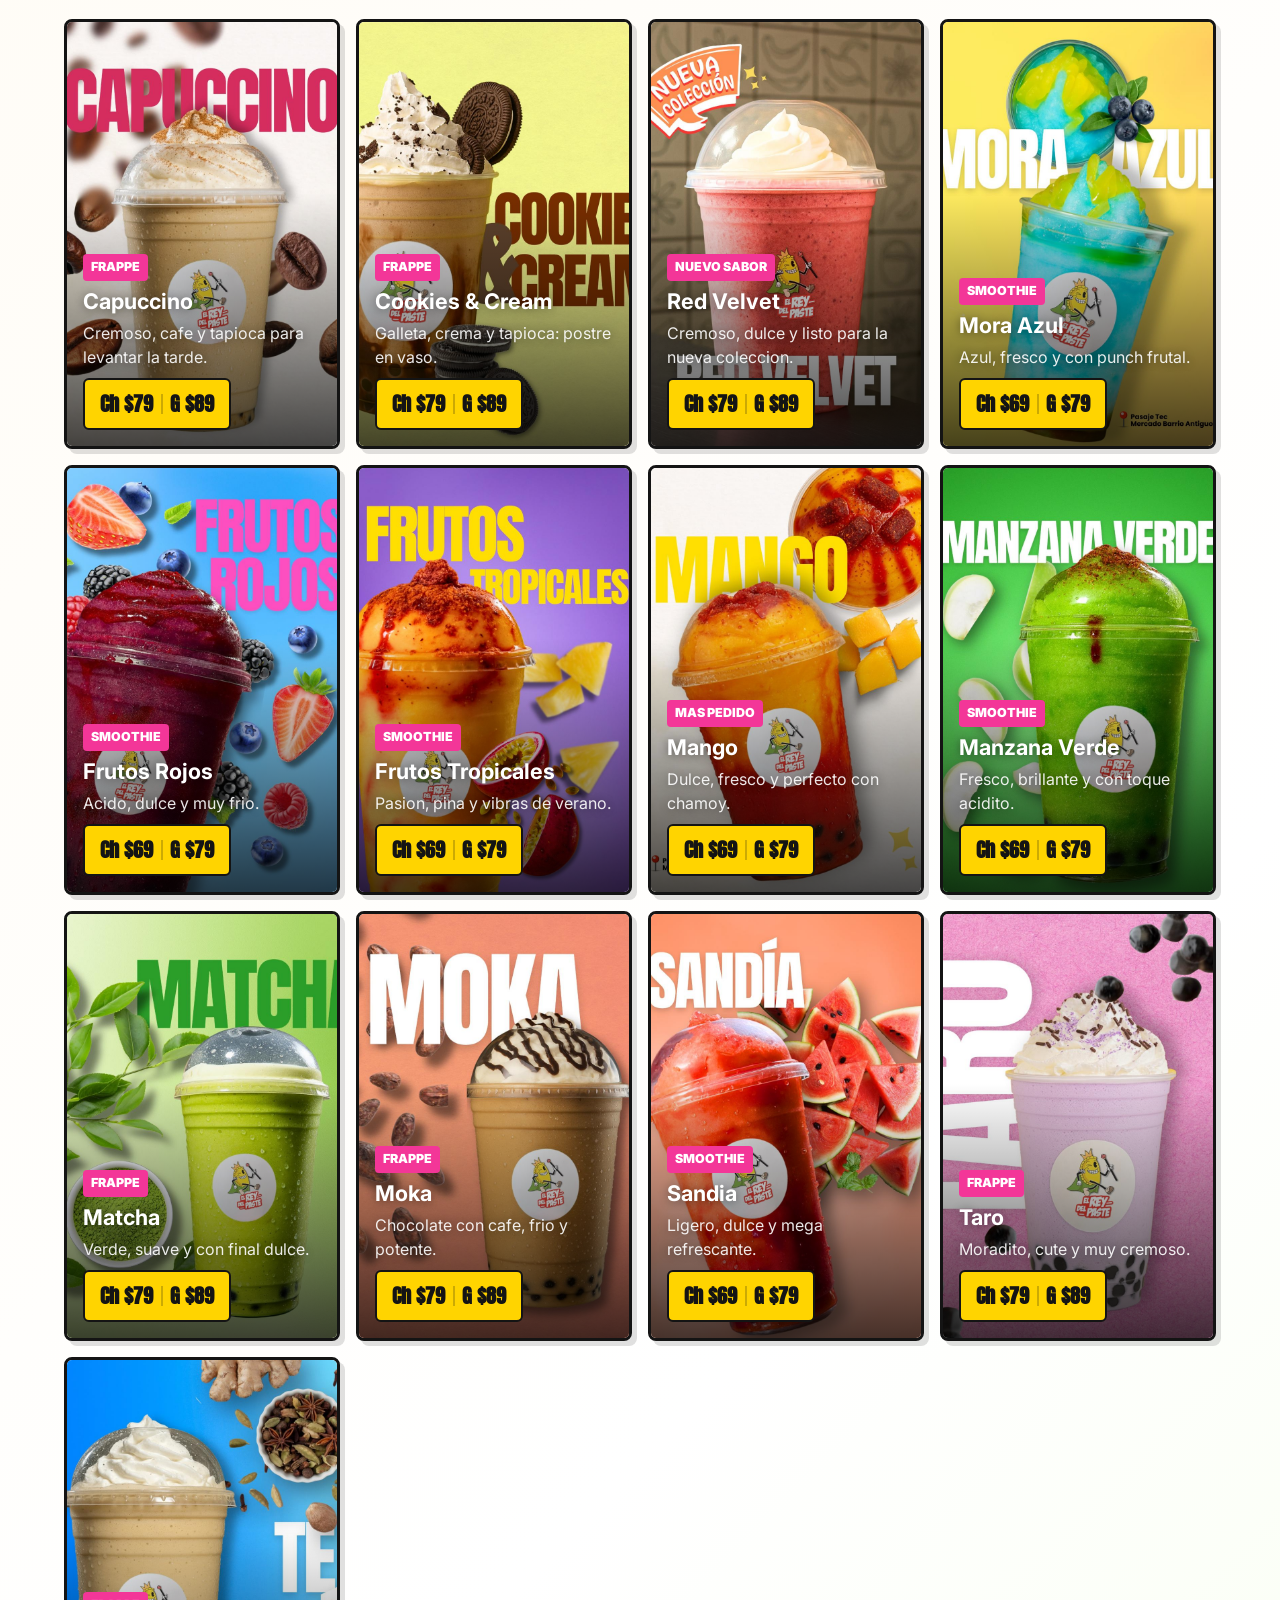
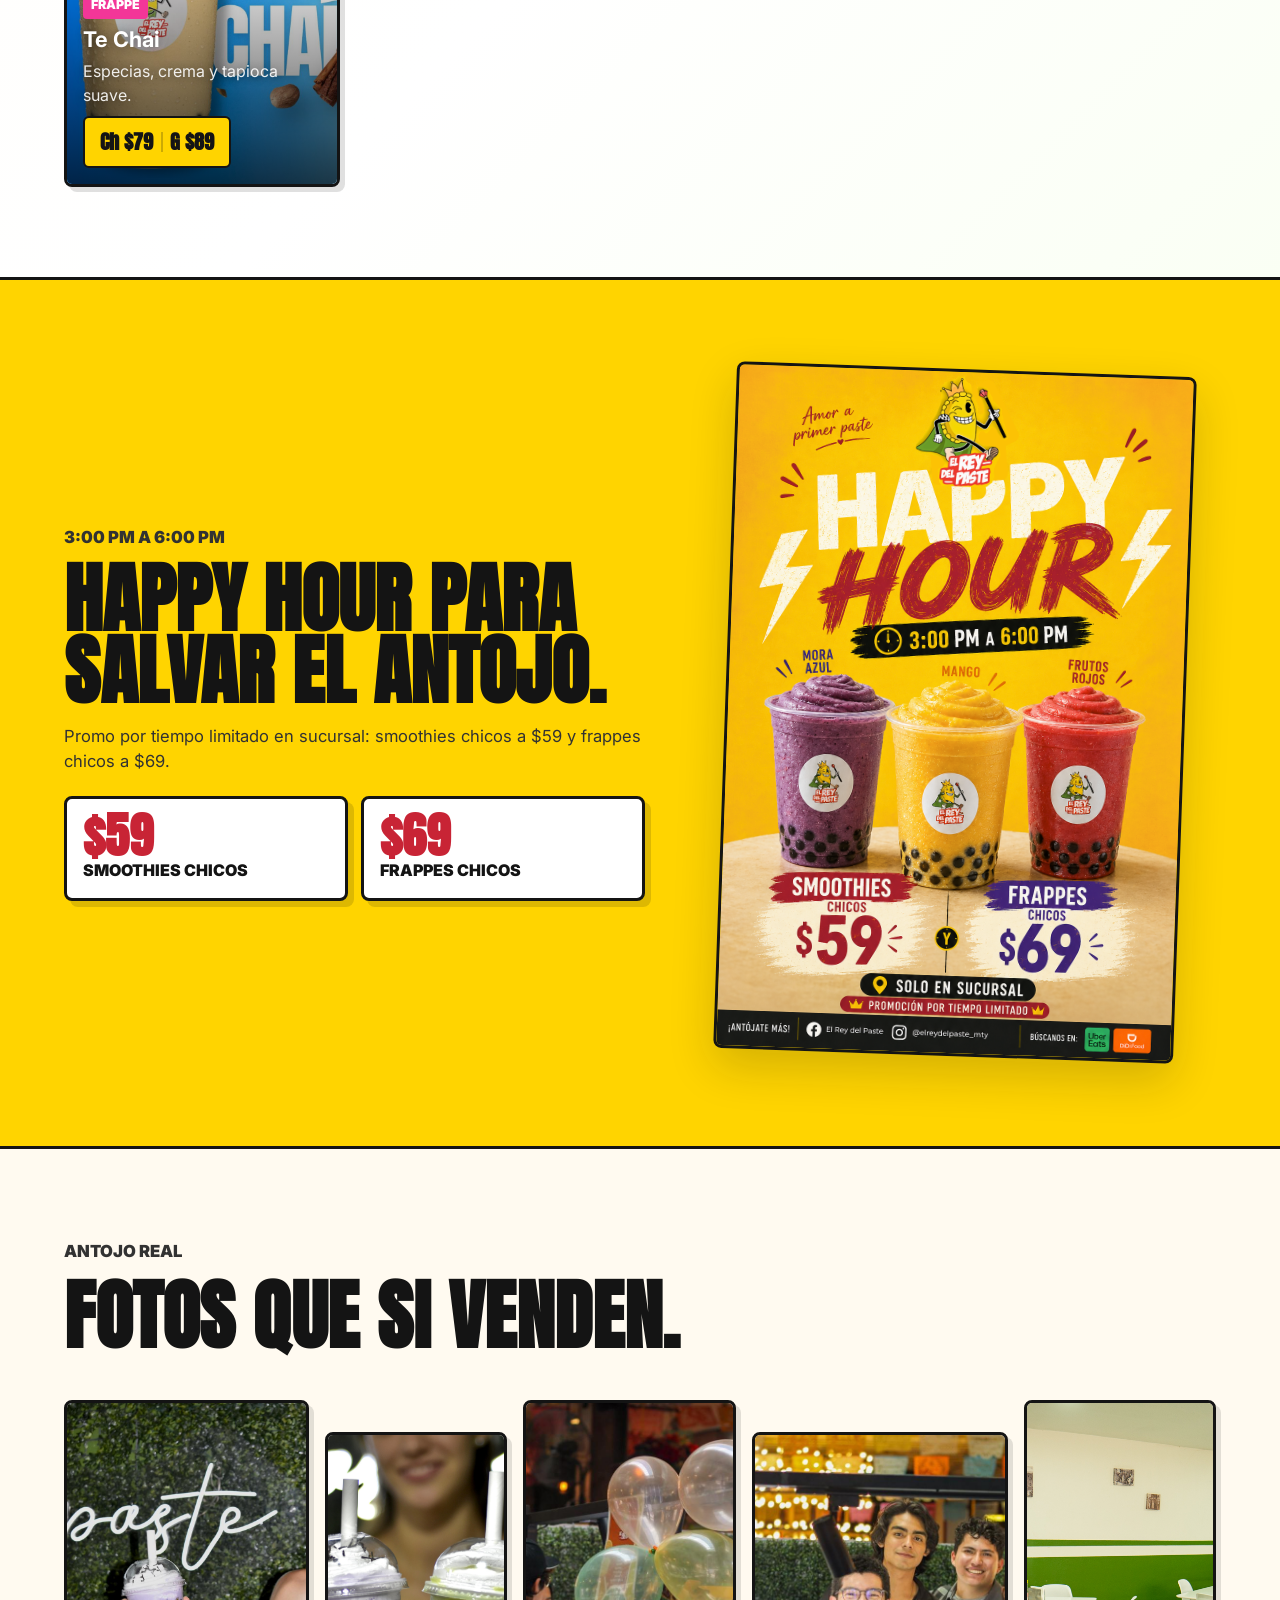
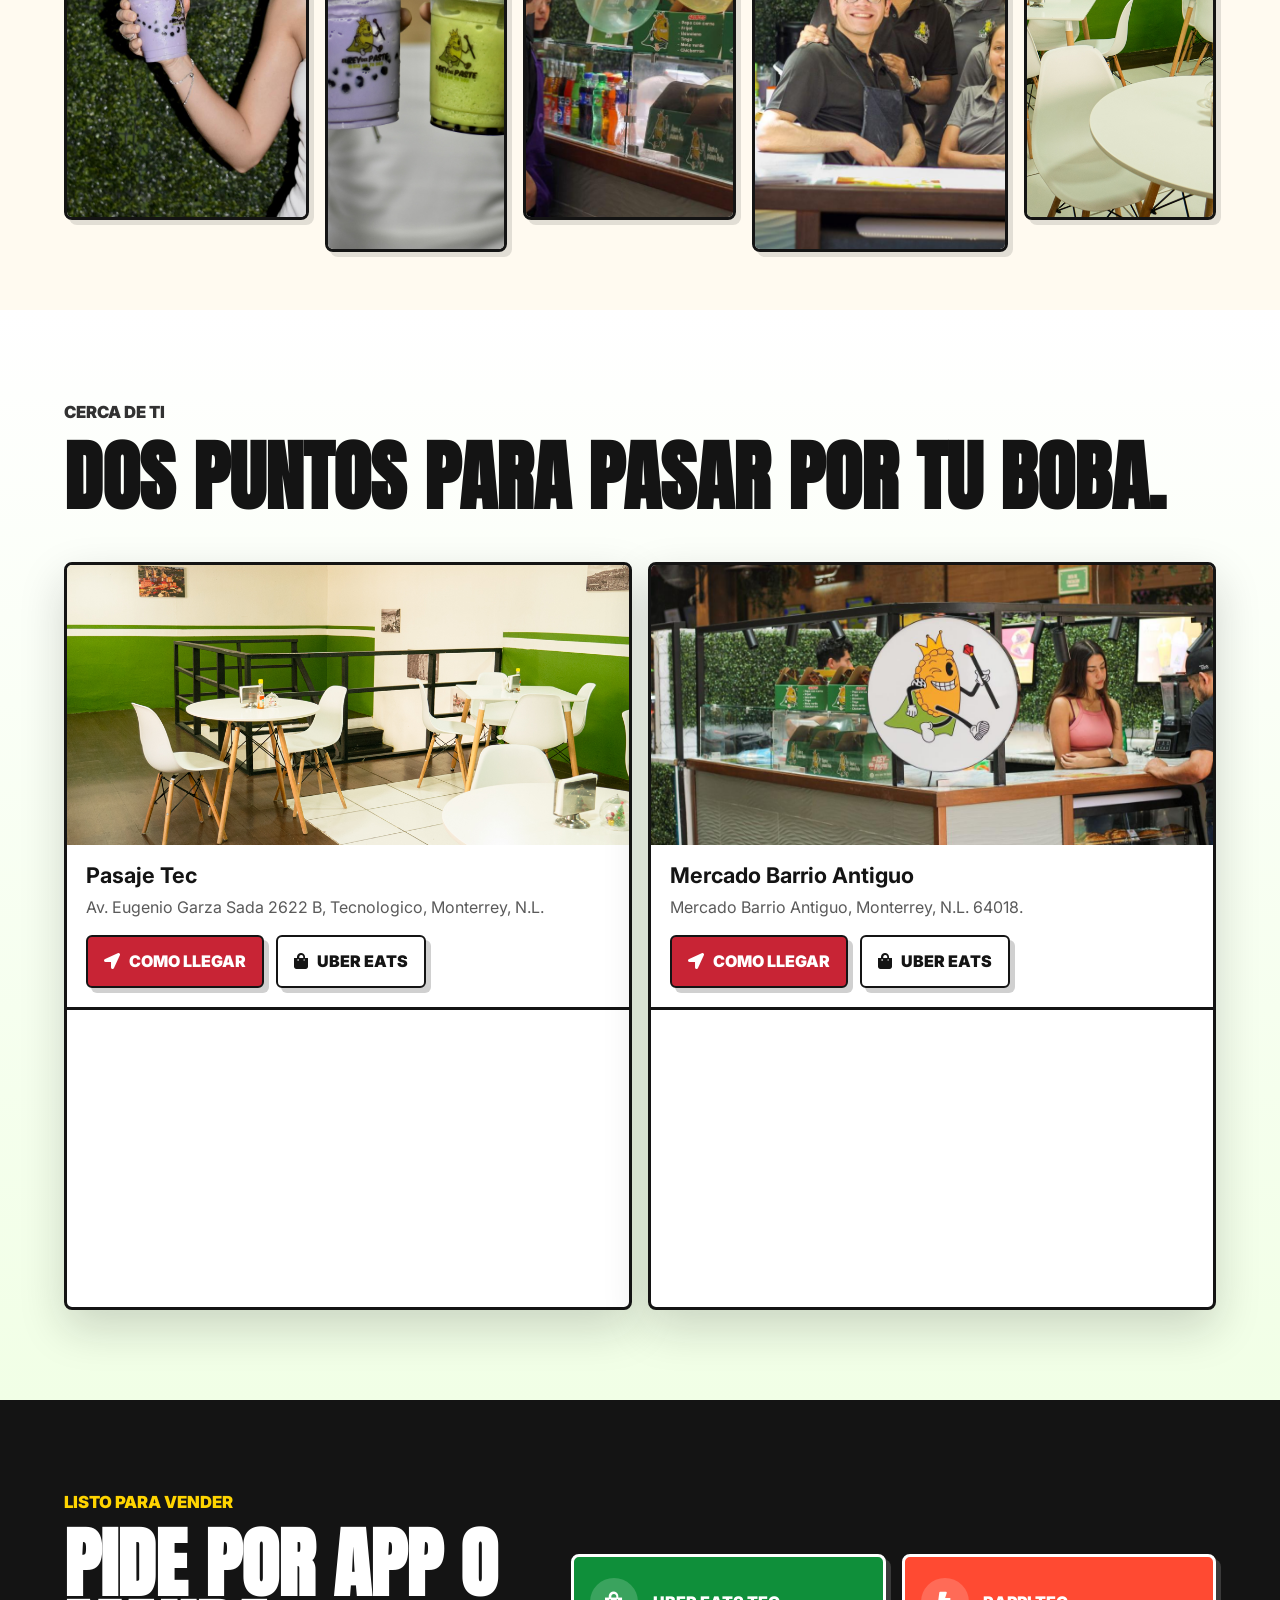
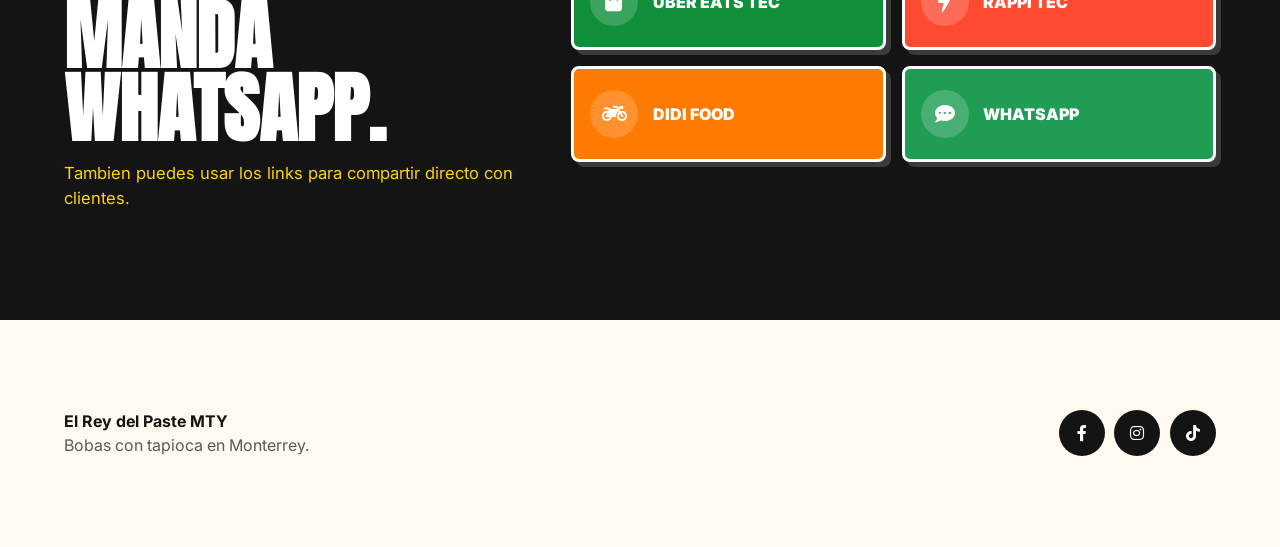
==== commit b4ec86b4: "Redesign boba landing page" ====
--- a/index.html
+++ b/index.html
@@ -1,223 +1,361 @@
-<!DOCTYPE HTML>
-<!--
-	Massively by HTML5 UP
-	html5up.net | @ajlkn
-	Free for personal and commercial use under the CCA 3.0 license (html5up.net/license)
--->
-<html>
-	<head>
-		<title>El Rey del Paste</title>
-		<meta charset="utf-8" />
-		<meta name="viewport" content="width=device-width, initial-scale=1, user-scalable=no" />
-		<link rel="stylesheet" href="assets/css/main.css" />
-		<noscript><link rel="stylesheet" href="assets/css/noscript.css" /></noscript>
-	</head>
-	<body class="is-preload">
-
-		<!-- Wrapper -->
-			<div id="wrapper" class="fade-in">
-
-				<!-- Intro -->
-					<div id="intro">
-						<h1>El Rey <br />
-						del Paste</h1>
-						<p>Las mejores empanadas de todo Mexico.</p>
-						<p>AMOR A PRIMER PASTE.</p>
-						<ul class="actions">
-							<li><a href="#header" class="button icon solid solo fa-arrow-down scrolly">Continue</a></li>
-						</ul>
-					</div>
-
-				<!-- Header -->
-					<header id="header">
-						<a href="index.html" class="logo">El Rey del Paste</a>
-					</header>
-
-				<!-- Nav -->
-					<nav id="nav">
-						<ul class="links">
-							<li class="active"><a href="index.html">Inicio</a></li>
-							<li class="active"><a href="#header">Menu</a></li>
-							<li class="active"><a href="historia.html">Historia</a></li>
-							<li class="active"><a href="elements.html">Sucursales</a></li>
-							<li class="active"><a href="elements.html">Facturacion</a></li>
-							<li class="active"><a href="elements.html">Atencion a clientes</a></li>
-						</ul>
-						<ul class="icons">
-
-							<li><a href="https://www.facebook.com/elreydelpaste.mty/?_rdr" class="icon brands fa-facebook-f"><span class="label">Facebook</span></a></li>
-							<li><a href="https://www.instagram.com/elreydelpaste_mty/" class="icon brands fa-instagram"><span class="label">Instagram</span></a></li>
-							<li><a href="https://www.tiktok.com/@elreydelpaste_mty" class="icon brands fa-tiktok"><span class="label">TikTok</span></a></li>
-						</ul>
-					</nav>
-
-				<!-- Main -->
-					<div id="main">
-
-						<!-- Featured Post -->
-							<article class="post featured">
-								<header class="major">
-									
-									<h2><a href="#">Bienvenido al Rey del Paste</a></h2>
-									<p>Acompananos a ver la historia del Rey del Paste <br />
-									Quienes somos? De donde vienen los pastes? Donde estamos?</p>
-								</header>
-								<a href="#" class="image main"><img src="images/pic01.jpeg" alt="" /></a>
-								<ul class="actions special">
-									<li><a href="historia.html" class="button large">Full Story</a></li>
-								</ul>
-							</article>
-
-						<!-- Posts -->
-							<section class="posts">
-								<article>
-									<header>
-										<h2><a href="#">Papa con <br />
-										Carne</a></h2>
-									</header>
-									<a href="#" class="image fit"><img src="images/pic02.jpeg" alt="" /></a>
-									<p> Delicioso Paste con relleno de finas tiras de papá y deliciosa carne molida con un sazón especial, paste Minero y tradicional.</p>
-									<ul class="actions special">
-										<li><a href="#" class="button">Ordenar</a></li>
-									</ul>
-								</article>
-								<article>
-									<header>
-										<h2><a href="#">Mole Verde</a></h2>
-									</header>
-									<a href="#" class="image fit"><img src="images/pic03.jpeg" alt="" /></a>
-									<p>Delicioso Paste salado con relleno de Mole Verde con Pollo Casero.</p>
-									<ul class="actions special">
-										<li><a href="#" class="button">Ordenar</a></li>
-									</ul>
-								</article>
-								<article>
-									<header>
-
-										<h2><a href="#">Chicharron<br />
-										en salsa verde</a></h2>
-									</header>
-									<a href="#" class="image fit"><img src="images/pic04.jpeg" alt="" /></a>
-									<p>El Paste que conquistó a Monterrey, una innovación del Rey del Paste, El primer y único Paste de chicharron de todo el mundo, simplemente delicioso con una salsa verde casera bañada en el sabroso chicharrón!</p>
-									<ul class="actions special">
-										<li><a href="#" class="button">Ordenar</a></li>
-									</ul>
-								</article>
-								<article>
-									<header>
-										<h2><a href="#">Tinga de Pollo</a></h2>
-									</header>
-									<a href="#" class="image fit"><img src="images/pic05.jpeg" alt="" /></a>
-									<p>Uno de nuestros pastes estrella, deliciosa tinga de pollo casera con una picosita salsa, lo hace un Paste Sorprendente!</p>
-									<ul class="actions special">
-										<li><a href="#" class="button">Ordenar</a></li>
-									</ul>
-								</article>
-								<article>
-									<header>
-										
-										<h2><a href="#">Hawaiano</a></h2>
-										
-									</header>
-									<a href="#" class="image fit"><img src="images/pic06.jpeg" alt="" /></a>
-									<p>Este paste exótico con deliciosos cortes de piña, pequeños trozos de jamón, crema de chipotle de la casa y queso gratinado. Lo hace un Paste simplemente único.</p>
-									<ul class="actions special">
-										<li><a href="#" class="button">ORDENAR</a></li>
-									</ul>
-								</article>
-								<article>
-									<header>
-
-										<h2><a href="#">Frijol con chorizo<br />
-										primis vestibulum</a></h2>
-									</header>
-									<a href="#" class="image fit"><img src="images/pic07.jpeg" alt="" /></a>
-									<p>Delicioso Paste tradicional con un relleno apasionante de frijol y un toque de chorizo que lo hace simplemente delicioso!</p>
-									<ul class="actions special">
-										<li><a href="#" class="button">Full Story</a></li>
-									</ul>
-								</article>
-							</section>
-
-						<!-- Footer -->
-							<footer>
-								<div class="pagination">
-									<!--<a href="#" class="previous">Prev</a>-->
-									<a href="#" class="page active">1</a>
-									<a href="#" class="page">2</a>
-
-									<span class="extra">&hellip;</span>
-									<a href="#" class="page">8</a>
-									<a href="#" class="page">9</a>
-									<a href="#" class="next">Next</a>
-								</div>
-							</footer>
-
-					</div>
-
-				<!-- Footer -->
-					<footer id="footer">
-						<section>
-							<form method="post" action="#">
-								<div class="fields">
-									<div class="field">
-										<label for="name">Name</label>
-										<input type="text" name="name" id="name" />
-									</div>
-									<div class="field">
-										<label for="email">Email</label>
-										<input type="text" name="email" id="email" />
-									</div>
-									<div class="field">
-										<label for="message">Message</label>
-										<textarea name="message" id="message" rows="3"></textarea>
-									</div>
-								</div>
-								<ul class="actions">
-									<li><input type="submit" value="Send Message" /></li>
-								</ul>
-							</form>
-						</section>
-						<section class="split contact">
-							<section class="alt">
-								<h3>Ubicacion</h3>
-								<p>AV. Eugenio Garza Sada 2622b<br />
-								Col. Tecnologico Monterrey N.L.</p>
-							</section>
-							<section>
-								<h3>Numero</h3>
-								<p><a href="#">+52 (771) 465-8861</a></p>
-							</section>
-							<section>
-								<h3>Email</h3>
-								<p><a href="#">elreydelpaste@gmail.com</a></p>
-							</section>
-							<section>
-								<h3>Social</h3>
-								<ul class="icons alt">
-									<li><a href="https://www.facebook.com/elreydelpaste.mty/?_rdr" class="icon brands alt fa-facebook-f"><span class="label">Facebook</span></a></li>
-									<li><a href="https://www.instagram.com/elreydelpaste_mty/" class="icon brands alt fa-instagram"><span class="label">Instagram</span></a></li>
-									<li><a href="https://www.tiktok.com/@elreydelpaste_mty" class="icon brands alt fa-tiktok"><span class="label">TikTok</span></a></li>
-								</ul>
-							</section>
-						</section>
-					</footer>
-
-				<!-- Copyright -->
-					<div id="copyright">
-						<ul><li>&copy; Untitled</li><li>Design: <a href="https://html5up.net">HTML5 UP</a></li></ul>
-					</div>
-
-			</div>
-
-		<!-- Scripts -->
-			<script src="assets/js/jquery.min.js"></script>
-			<script src="assets/js/jquery.scrollex.min.js"></script>
-			<script src="assets/js/jquery.scrolly.min.js"></script>
-			<script src="assets/js/browser.min.js"></script>
-			<script src="assets/js/breakpoints.min.js"></script>
-			<script src="assets/js/util.js"></script>
-			<script src="assets/js/main.js"></script>
-
-	</body>
-</html>+<!DOCTYPE html>
+<html lang="es">
+	<head>
+		<title>El Rey del Paste MTY | Bobas</title>
+		<meta charset="utf-8" />
+		<meta name="viewport" content="width=device-width, initial-scale=1" />
+		<meta
+			name="description"
+			content="Bobas, smoothies y frappes con tapioca en Pasaje Tec y Mercado Barrio Antiguo, Monterrey."
+		/>
+		<link rel="stylesheet" href="assets/css/fontawesome-all.min.css" />
+		<link rel="stylesheet" href="assets/css/boba.css" />
+	</head>
+	<body>
+		<a class="skip-link" href="#menu">Saltar al menu</a>
+
+		<header class="site-header" aria-label="Navegacion principal">
+			<a class="brand" href="#inicio" aria-label="El Rey del Paste MTY">
+				<span class="brand-mark">RDP</span>
+				<span>El Rey del Paste MTY</span>
+			</a>
+			<nav class="nav-links" aria-label="Secciones">
+				<a href="#menu">Menu</a>
+				<a href="#promo">Happy Hour</a>
+				<a href="#ubicaciones">Ubicaciones</a>
+				<a href="#pedir">Pedir</a>
+			</nav>
+			<a class="header-cta" href="https://wa.me/527714658861?text=Hola%20El%20Rey%20del%20Paste%2C%20quiero%20pedir%20bobas" target="_blank" rel="noopener">
+				<i class="fas fa-comment-dots" aria-hidden="true"></i>
+				WhatsApp
+			</a>
+		</header>
+
+		<main id="inicio">
+			<section class="hero" aria-labelledby="hero-title">
+				<div class="hero-copy">
+					<p class="eyebrow">Ahora el verano sabe a tapioca</p>
+					<h1 id="hero-title">Bobas frias, grandes y con todo el show.</h1>
+					<p class="hero-text">
+						Smoothies y frappes con tapioca en Pasaje Tec y Mercado Barrio Antiguo. Sabores frutales, cremosos y bien antojables para pedir en sucursal o por app.
+					</p>
+					<div class="hero-actions" aria-label="Acciones rapidas">
+						<a class="button primary" href="#menu">
+							<i class="fas fa-mug-hot" aria-hidden="true"></i>
+							Ver bobas
+						</a>
+						<a class="button secondary" href="#pedir">
+							<i class="fas fa-motorcycle" aria-hidden="true"></i>
+							Pedir ahora
+						</a>
+					</div>
+					<div class="hero-stats" aria-label="Datos de venta">
+						<span><strong>13</strong> sabores</span>
+						<span><strong>2</strong> sucursales</span>
+						<span><strong>3-6</strong> happy hour</span>
+					</div>
+				</div>
+
+				<div class="hero-stage" aria-label="Bobas destacadas">
+					<img class="hero-drink hero-drink-main" src="images/bobas/mango.jpeg" alt="Boba de mango con tapioca" />
+					<img class="hero-drink hero-drink-side one" src="images/bobas/taro.jpeg" alt="Boba de taro con tapioca" />
+					<img class="hero-drink hero-drink-side two" src="images/bobas/matcha.jpeg" alt="Boba de matcha con tapioca" />
+					<div class="floating-price">
+						<span>desde</span>
+						<strong>$59</strong>
+						<small>happy hour</small>
+					</div>
+				</div>
+			</section>
+
+			<section class="ticker" aria-label="Sabores disponibles">
+				<div class="ticker-track">
+					<span>tapioca incluida</span>
+					<span>mango</span>
+					<span>matcha</span>
+					<span>taro</span>
+					<span>cookies & cream</span>
+					<span>mora azul</span>
+					<span>red velvet</span>
+					<span>sandia</span>
+					<span>moka</span>
+					<span>frutos rojos</span>
+					<span>tapioca incluida</span>
+					<span>mango</span>
+					<span>matcha</span>
+					<span>taro</span>
+				</div>
+			</section>
+
+			<section class="section" id="menu" aria-labelledby="menu-title">
+				<div class="section-heading">
+					<p class="eyebrow">Menu de verano</p>
+					<h2 id="menu-title">Elige tu mood.</h2>
+					<p>Todas incluyen tapioca. Toca un sabor para armar un mensaje rapido por WhatsApp.</p>
+				</div>
+
+				<div class="menu-tools" aria-label="Filtros de menu">
+					<button class="filter-button active" type="button" data-filter="all" aria-pressed="true">Todos</button>
+					<button class="filter-button" type="button" data-filter="smoothie" aria-pressed="false">Smoothies</button>
+					<button class="filter-button" type="button" data-filter="frappe" aria-pressed="false">Frappes</button>
+				</div>
+
+				<div class="drink-grid">
+					<article class="drink-card" data-type="frappe" data-name="Capuccino" data-price="Chico $79 / Grande $89">
+						<img src="images/bobas/capuccino.jpeg" alt="Frappe de capuccino con tapioca" loading="lazy" />
+						<div class="drink-info">
+							<span class="tag">Frappe</span>
+							<h3>Capuccino</h3>
+							<p>Cremoso, cafe y tapioca para levantar la tarde.</p>
+							<strong class="price-pair"><span>Ch $79</span><span>G $89</span></strong>
+						</div>
+					</article>
+					<article class="drink-card" data-type="frappe" data-name="Cookies & Cream" data-price="Chico $79 / Grande $89">
+						<img src="images/bobas/cookies-and-cream.jpeg" alt="Frappe cookies and cream con tapioca" loading="lazy" />
+						<div class="drink-info">
+							<span class="tag">Frappe</span>
+							<h3>Cookies & Cream</h3>
+							<p>Galleta, crema y tapioca: postre en vaso.</p>
+							<strong class="price-pair"><span>Ch $79</span><span>G $89</span></strong>
+						</div>
+					</article>
+					<article class="drink-card" data-type="frappe" data-name="Red Velvet" data-price="Chico $79 / Grande $89">
+						<img src="images/bobas/red-velvet.jpeg" alt="Frappe red velvet con tapioca" loading="lazy" />
+						<div class="drink-info">
+							<span class="tag">Nuevo sabor</span>
+							<h3>Red Velvet</h3>
+							<p>Cremoso, dulce y listo para la nueva coleccion.</p>
+							<strong class="price-pair"><span>Ch $79</span><span>G $89</span></strong>
+						</div>
+					</article>
+					<article class="drink-card" data-type="smoothie" data-name="Mora Azul" data-price="Chico $69 / Grande $79">
+						<img src="images/bobas/mora-azul.jpeg" alt="Smoothie de mora azul con tapioca" loading="lazy" />
+						<div class="drink-info">
+							<span class="tag">Smoothie</span>
+							<h3>Mora Azul</h3>
+							<p>Azul, fresco y con punch frutal.</p>
+							<strong class="price-pair"><span>Ch $69</span><span>G $79</span></strong>
+						</div>
+					</article>
+					<article class="drink-card" data-type="smoothie" data-name="Frutos Rojos" data-price="Chico $69 / Grande $79">
+						<img src="images/bobas/frutos-rojos.jpeg" alt="Smoothie de frutos rojos con tapioca" loading="lazy" />
+						<div class="drink-info">
+							<span class="tag">Smoothie</span>
+							<h3>Frutos Rojos</h3>
+							<p>Acido, dulce y muy frio.</p>
+							<strong class="price-pair"><span>Ch $69</span><span>G $79</span></strong>
+						</div>
+					</article>
+					<article class="drink-card" data-type="smoothie" data-name="Frutos Tropicales" data-price="Chico $69 / Grande $79">
+						<img src="images/bobas/frutos-tropicales.jpeg" alt="Smoothie de frutos tropicales con tapioca" loading="lazy" />
+						<div class="drink-info">
+							<span class="tag">Smoothie</span>
+							<h3>Frutos Tropicales</h3>
+							<p>Pasion, pina y vibras de verano.</p>
+							<strong class="price-pair"><span>Ch $69</span><span>G $79</span></strong>
+						</div>
+					</article>
+					<article class="drink-card" data-type="smoothie" data-name="Mango" data-price="Chico $69 / Grande $79">
+						<img src="images/bobas/mango.jpeg" alt="Smoothie de mango con tapioca" loading="lazy" />
+						<div class="drink-info">
+							<span class="tag">Mas pedido</span>
+							<h3>Mango</h3>
+							<p>Dulce, fresco y perfecto con chamoy.</p>
+							<strong class="price-pair"><span>Ch $69</span><span>G $79</span></strong>
+						</div>
+					</article>
+					<article class="drink-card" data-type="smoothie" data-name="Manzana Verde" data-price="Chico $69 / Grande $79">
+						<img src="images/bobas/manzana-verde.jpeg" alt="Smoothie de manzana verde con tapioca" loading="lazy" />
+						<div class="drink-info">
+							<span class="tag">Smoothie</span>
+							<h3>Manzana Verde</h3>
+							<p>Fresco, brillante y con toque acidito.</p>
+							<strong class="price-pair"><span>Ch $69</span><span>G $79</span></strong>
+						</div>
+					</article>
+					<article class="drink-card" data-type="frappe" data-name="Matcha" data-price="Chico $79 / Grande $89">
+						<img src="images/bobas/matcha.jpeg" alt="Frappe de matcha con tapioca" loading="lazy" />
+						<div class="drink-info">
+							<span class="tag">Frappe</span>
+							<h3>Matcha</h3>
+							<p>Verde, suave y con final dulce.</p>
+							<strong class="price-pair"><span>Ch $79</span><span>G $89</span></strong>
+						</div>
+					</article>
+					<article class="drink-card" data-type="frappe" data-name="Moka" data-price="Chico $79 / Grande $89">
+						<img src="images/bobas/moka.jpeg" alt="Frappe de moka con tapioca" loading="lazy" />
+						<div class="drink-info">
+							<span class="tag">Frappe</span>
+							<h3>Moka</h3>
+							<p>Chocolate con cafe, frio y potente.</p>
+							<strong class="price-pair"><span>Ch $79</span><span>G $89</span></strong>
+						</div>
+					</article>
+					<article class="drink-card" data-type="smoothie" data-name="Sandia" data-price="Chico $69 / Grande $79">
+						<img src="images/bobas/sandia.jpeg" alt="Smoothie de sandia con tapioca" loading="lazy" />
+						<div class="drink-info">
+							<span class="tag">Smoothie</span>
+							<h3>Sandia</h3>
+							<p>Ligero, dulce y mega refrescante.</p>
+							<strong class="price-pair"><span>Ch $69</span><span>G $79</span></strong>
+						</div>
+					</article>
+					<article class="drink-card" data-type="frappe" data-name="Taro" data-price="Chico $79 / Grande $89">
+						<img src="images/bobas/taro.jpeg" alt="Frappe de taro con tapioca" loading="lazy" />
+						<div class="drink-info">
+							<span class="tag">Frappe</span>
+							<h3>Taro</h3>
+							<p>Moradito, cute y muy cremoso.</p>
+							<strong class="price-pair"><span>Ch $79</span><span>G $89</span></strong>
+						</div>
+					</article>
+					<article class="drink-card" data-type="frappe" data-name="Te Chai" data-price="Chico $79 / Grande $89">
+						<img src="images/bobas/te-chai.jpeg" alt="Frappe de te chai con tapioca" loading="lazy" />
+						<div class="drink-info">
+							<span class="tag">Frappe</span>
+							<h3>Te Chai</h3>
+							<p>Especias, crema y tapioca suave.</p>
+							<strong class="price-pair"><span>Ch $79</span><span>G $89</span></strong>
+						</div>
+					</article>
+				</div>
+			</section>
+
+			<section class="promo-band" id="promo" aria-labelledby="promo-title">
+				<div class="promo-copy">
+					<p class="eyebrow">3:00 PM a 6:00 PM</p>
+					<h2 id="promo-title">Happy Hour para salvar el antojo.</h2>
+					<p>Promo por tiempo limitado en sucursal: smoothies chicos a $59 y frappes chicos a $69.</p>
+					<div class="promo-prices">
+						<span><strong>$59</strong> Smoothies chicos</span>
+						<span><strong>$69</strong> Frappes chicos</span>
+					</div>
+				</div>
+				<img src="images/promo/happy-hour.png" alt="Promocion Happy Hour El Rey del Paste" loading="lazy" />
+			</section>
+
+			<section class="section gallery-section" aria-labelledby="experiencia-title">
+				<div class="section-heading">
+					<p class="eyebrow">Antojo real</p>
+					<h2 id="experiencia-title">Fotos que si venden.</h2>
+				</div>
+				<div class="photo-strip" aria-label="Galeria de bobas y locales">
+					<img src="images/locales/boba-model-02.jpeg" alt="Boba taro servida en el local" loading="lazy" />
+					<img src="images/locales/bobbas.jpg" alt="Dos bobas con tapioca" loading="lazy" />
+					<img src="images/locales/barrio-01.jpg" alt="Sucursal Barrio Antiguo" loading="lazy" />
+					<img src="images/locales/equipo.jpg" alt="Equipo de El Rey del Paste MTY" loading="lazy" />
+					<img src="images/locales/tec-03.jpg" alt="Mesas de la sucursal Tec" loading="lazy" />
+				</div>
+			</section>
+
+			<section class="section locations" id="ubicaciones" aria-labelledby="ubicaciones-title">
+				<div class="section-heading">
+					<p class="eyebrow">Cerca de ti</p>
+					<h2 id="ubicaciones-title">Dos puntos para pasar por tu boba.</h2>
+				</div>
+
+				<div class="location-grid">
+					<article class="location-card">
+						<img src="images/locales/tec-01.jpg" alt="Interior de sucursal Tec" loading="lazy" />
+						<div class="location-copy">
+							<h3>Pasaje Tec</h3>
+							<p>Av. Eugenio Garza Sada 2622 B, Tecnologico, Monterrey, N.L.</p>
+							<div class="location-actions">
+								<a class="button primary" href="https://www.google.com/maps/search/?api=1&query=El%20Rey%20del%20Paste%20Av.%20Eugenio%20Garza%20Sada%202622%20B%20Monterrey" target="_blank" rel="noopener">
+									<i class="fas fa-location-arrow" aria-hidden="true"></i>
+									Como llegar
+								</a>
+								<a class="button secondary" href="https://www.ubereats.com/mx/store/el-rey-del-paste/yuPaZh-eV3qJpUeV3k-LDA" target="_blank" rel="noopener">
+									<i class="fas fa-shopping-bag" aria-hidden="true"></i>
+									Uber Eats
+								</a>
+							</div>
+						</div>
+						<iframe
+							title="Mapa sucursal Pasaje Tec"
+							loading="lazy"
+							referrerpolicy="no-referrer-when-downgrade"
+							src="https://www.google.com/maps?q=El%20Rey%20del%20Paste%20Av.%20Eugenio%20Garza%20Sada%202622%20B%20Monterrey&output=embed">
+						</iframe>
+					</article>
+
+					<article class="location-card">
+						<img src="images/locales/barrio-02.jpg" alt="Local de Barrio Antiguo" loading="lazy" />
+						<div class="location-copy">
+							<h3>Mercado Barrio Antiguo</h3>
+							<p>Mercado Barrio Antiguo, Monterrey, N.L. 64018.</p>
+							<div class="location-actions">
+								<a class="button primary" href="https://www.google.com/maps/search/?api=1&query=El%20Rey%20del%20Paste%20Mercado%20Barrio%20Antiguo%20Monterrey" target="_blank" rel="noopener">
+									<i class="fas fa-location-arrow" aria-hidden="true"></i>
+									Como llegar
+								</a>
+								<a class="button secondary" href="https://www.ubereats.com/mx/store/el-rey-del-paste-barrio-antiguo-mercado-barrio-antiguo/oTAz69NlXai5Kkrx6RQrwQ" target="_blank" rel="noopener">
+									<i class="fas fa-shopping-bag" aria-hidden="true"></i>
+									Uber Eats
+								</a>
+							</div>
+						</div>
+						<iframe
+							title="Mapa sucursal Barrio Antiguo"
+							loading="lazy"
+							referrerpolicy="no-referrer-when-downgrade"
+							src="https://www.google.com/maps?q=El%20Rey%20del%20Paste%20Mercado%20Barrio%20Antiguo%20Monterrey&output=embed">
+						</iframe>
+					</article>
+				</div>
+			</section>
+
+			<section class="order-section" id="pedir" aria-labelledby="pedir-title">
+				<div>
+					<p class="eyebrow">Listo para vender</p>
+					<h2 id="pedir-title">Pide por app o manda WhatsApp.</h2>
+					<p>Tambien puedes usar los links para compartir directo con clientes.</p>
+				</div>
+				<div class="order-links">
+					<a class="order-card uber" href="https://www.ubereats.com/mx/store/el-rey-del-paste/yuPaZh-eV3qJpUeV3k-LDA" target="_blank" rel="noopener">
+						<i class="fas fa-shopping-bag" aria-hidden="true"></i>
+						<span>Uber Eats Tec</span>
+					</a>
+					<a class="order-card rappi" href="https://www.rappi.com.mx/restaurantes/1930107989-el-rey-del-paste-mty" target="_blank" rel="noopener">
+						<i class="fas fa-bolt" aria-hidden="true"></i>
+						<span>Rappi Tec</span>
+					</a>
+					<a class="order-card didi" href="https://web.didiglobal.com/mx/food/" target="_blank" rel="noopener">
+						<i class="fas fa-motorcycle" aria-hidden="true"></i>
+						<span>DiDi Food</span>
+					</a>
+					<a class="order-card whatsapp" href="https://wa.me/527714658861?text=Hola%20El%20Rey%20del%20Paste%2C%20quiero%20pedir%20bobas" target="_blank" rel="noopener">
+						<i class="fas fa-comment-dots" aria-hidden="true"></i>
+						<span>WhatsApp</span>
+					</a>
+				</div>
+			</section>
+		</main>
+
+		<footer class="site-footer">
+			<div>
+				<strong>El Rey del Paste MTY</strong>
+				<p>Bobas con tapioca en Monterrey.</p>
+			</div>
+			<div class="social-links" aria-label="Redes sociales">
+				<a href="https://www.facebook.com/elreydelpaste.mty/?_rdr" target="_blank" rel="noopener" aria-label="Facebook">
+					<i class="fab fa-facebook-f" aria-hidden="true"></i>
+				</a>
+				<a href="https://www.instagram.com/elreydelpaste_mty/" target="_blank" rel="noopener" aria-label="Instagram">
+					<i class="fab fa-instagram" aria-hidden="true"></i>
+				</a>
+				<a href="https://www.tiktok.com/@elreydelpaste_mty" target="_blank" rel="noopener" aria-label="TikTok">
+					<i class="fab fa-tiktok" aria-hidden="true"></i>
+				</a>
+			</div>
+		</footer>
+
+		<div class="sticky-order" aria-label="Pedido rapido">
+			<a href="#menu"><i class="fas fa-glass-whiskey" aria-hidden="true"></i> Menu</a>
+			<a href="#pedir"><i class="fas fa-motorcycle" aria-hidden="true"></i> Pedir</a>
+			<a href="#ubicaciones"><i class="fas fa-map-marker-alt" aria-hidden="true"></i> Mapa</a>
+		</div>
+
+		<script src="assets/js/boba.js"></script>
+	</body>
+</html>
--- a/assets/css/boba.css
+++ b/assets/css/boba.css
@@ -0,0 +1,967 @@
+@import url("https://fonts.googleapis.com/css2?family=Anton&family=Inter:wght@400;600;700;800&display=swap");
+
+:root {
+	--ink: #141414;
+	--muted: #5a5a5a;
+	--paper: #fffaf0;
+	--white: #ffffff;
+	--yellow: #ffd400;
+	--red: #c82435;
+	--green: #2f7d32;
+	--pink: #f33698;
+	--blue: #00a7e1;
+	--purple: #6b44d8;
+	--shadow: 0 18px 45px rgba(20, 20, 20, 0.18);
+	--radius: 8px;
+}
+
+* {
+	box-sizing: border-box;
+}
+
+html {
+	scroll-behavior: smooth;
+}
+
+body {
+	margin: 0;
+	background:
+		radial-gradient(circle at 12% 12%, rgba(255, 212, 0, 0.4), transparent 24rem),
+		linear-gradient(135deg, #fffaf0 0%, #ffffff 45%, #eaffd0 100%);
+	color: var(--ink);
+	font-family: "Inter", Arial, sans-serif;
+	font-size: 16px;
+	line-height: 1.5;
+	overflow-x: hidden;
+}
+
+img {
+	display: block;
+	max-width: 100%;
+}
+
+a {
+	color: inherit;
+	text-decoration: none;
+}
+
+a:focus-visible,
+button:focus-visible {
+	outline: 3px solid var(--blue);
+	outline-offset: 4px;
+}
+
+.skip-link {
+	position: fixed;
+	top: 0.75rem;
+	left: 0.75rem;
+	z-index: 1000;
+	transform: translateY(-140%);
+	background: var(--ink);
+	color: var(--white);
+	padding: 0.7rem 1rem;
+	border-radius: var(--radius);
+}
+
+.skip-link:focus {
+	transform: translateY(0);
+}
+
+.site-header {
+	position: sticky;
+	top: 0;
+	z-index: 100;
+	display: flex;
+	align-items: center;
+	justify-content: space-between;
+	gap: 1rem;
+	padding: 0.8rem clamp(1rem, 4vw, 3rem);
+	background: rgba(255, 250, 240, 0.9);
+	backdrop-filter: blur(16px);
+	border-bottom: 2px solid rgba(20, 20, 20, 0.08);
+}
+
+.brand,
+.nav-links,
+.hero-actions,
+.location-actions,
+.social-links,
+.order-links,
+.menu-tools {
+	display: flex;
+	align-items: center;
+}
+
+.brand {
+	gap: 0.75rem;
+	font-weight: 900;
+	text-transform: uppercase;
+}
+
+.brand-mark {
+	display: inline-grid;
+	place-items: center;
+	width: 44px;
+	height: 44px;
+	border-radius: 50%;
+	background: var(--yellow);
+	color: var(--red);
+	border: 3px solid var(--ink);
+	box-shadow: 4px 4px 0 var(--green);
+	font-family: "Anton", Impact, sans-serif;
+	letter-spacing: 0;
+}
+
+.nav-links {
+	gap: clamp(0.75rem, 2vw, 1.5rem);
+	font-weight: 800;
+	font-size: 0.9rem;
+	text-transform: uppercase;
+}
+
+.nav-links a {
+	padding: 0.65rem 0;
+	border-bottom: 3px solid transparent;
+}
+
+.nav-links a:hover {
+	border-color: var(--red);
+}
+
+.header-cta,
+.button {
+	display: inline-flex;
+	align-items: center;
+	justify-content: center;
+	gap: 0.55rem;
+	min-height: 46px;
+	padding: 0.8rem 1rem;
+	border-radius: 6px;
+	border: 2px solid var(--ink);
+	font-weight: 900;
+	text-transform: uppercase;
+	box-shadow: 5px 5px 0 rgba(20, 20, 20, 0.2);
+	transition: transform 180ms ease, box-shadow 180ms ease, background 180ms ease;
+}
+
+.header-cta {
+	background: var(--green);
+	color: var(--white);
+}
+
+.button.primary {
+	background: var(--red);
+	color: var(--white);
+}
+
+.button.secondary {
+	background: var(--white);
+	color: var(--ink);
+}
+
+.header-cta:hover,
+.button:hover,
+.drink-card:hover,
+.order-card:hover {
+	transform: translateY(-3px);
+	box-shadow: 8px 8px 0 rgba(20, 20, 20, 0.2);
+}
+
+.hero {
+	position: relative;
+	display: grid;
+	grid-template-columns: minmax(0, 0.95fr) minmax(320px, 1.05fr);
+	gap: clamp(2rem, 5vw, 5rem);
+	align-items: center;
+	min-height: calc(100dvh - 72px);
+	padding: clamp(2rem, 6vw, 5rem) clamp(1rem, 5vw, 5rem) 3rem;
+	overflow: hidden;
+}
+
+.hero::before {
+	content: "";
+	position: absolute;
+	inset: auto -8rem 2rem auto;
+	width: 44vw;
+	height: 44vw;
+	background: var(--pink);
+	opacity: 0.16;
+	border-radius: 50%;
+	transform: rotate(22deg);
+	pointer-events: none;
+}
+
+.eyebrow {
+	margin: 0 0 0.85rem;
+	color: var(--red);
+	font-weight: 900;
+	text-transform: uppercase;
+	letter-spacing: 0;
+}
+
+h1,
+h2,
+h3,
+p {
+	margin-top: 0;
+}
+
+h1,
+h2 {
+	font-family: "Anton", Impact, sans-serif;
+	letter-spacing: 0;
+	text-transform: uppercase;
+	line-height: 0.94;
+}
+
+h1 {
+	max-width: 10ch;
+	margin-bottom: 1.2rem;
+	font-size: clamp(4rem, 10vw, 9.8rem);
+}
+
+h2 {
+	margin-bottom: 1rem;
+	font-size: clamp(2.5rem, 6vw, 5.6rem);
+}
+
+h3 {
+	margin-bottom: 0.45rem;
+	font-size: 1.35rem;
+	line-height: 1.1;
+}
+
+.hero-text,
+.section-heading p,
+.promo-copy p,
+.order-section p {
+	max-width: 62ch;
+	color: #323232;
+	font-size: 1.04rem;
+}
+
+.hero-actions {
+	flex-wrap: wrap;
+	gap: 0.9rem;
+	margin: 1.6rem 0;
+}
+
+.hero-stats {
+	display: grid;
+	grid-template-columns: repeat(3, minmax(0, 1fr));
+	gap: 0.8rem;
+	max-width: 36rem;
+}
+
+.hero-stats span {
+	min-height: 74px;
+	padding: 0.85rem;
+	background: var(--white);
+	border: 2px solid var(--ink);
+	border-radius: var(--radius);
+	box-shadow: 5px 5px 0 rgba(20, 20, 20, 0.1);
+	font-weight: 800;
+	text-transform: uppercase;
+}
+
+.hero-stats strong {
+	display: block;
+	color: var(--red);
+	font-family: "Anton", Impact, sans-serif;
+	font-size: 2rem;
+	line-height: 1;
+}
+
+.hero-stage {
+	position: relative;
+	min-height: 650px;
+	isolation: isolate;
+}
+
+.hero-stage::before {
+	content: "";
+	position: absolute;
+	inset: 12% 4% 8% 14%;
+	z-index: -2;
+	background:
+		linear-gradient(135deg, rgba(255, 212, 0, 0.98), rgba(0, 167, 225, 0.85)),
+		var(--yellow);
+	border: 3px solid var(--ink);
+	border-radius: var(--radius);
+	transform: rotate(-4deg);
+	box-shadow: var(--shadow);
+}
+
+.hero-drink {
+	position: absolute;
+	object-fit: cover;
+	border: 3px solid var(--ink);
+	border-radius: var(--radius);
+	box-shadow: var(--shadow);
+}
+
+.hero-drink-main {
+	left: 16%;
+	top: 5%;
+	width: min(58%, 430px);
+	aspect-ratio: 4 / 5;
+	animation: floatMain 6s ease-in-out infinite;
+}
+
+.hero-drink-side {
+	width: min(36%, 260px);
+	aspect-ratio: 4 / 5;
+}
+
+.hero-drink-side.one {
+	right: 5%;
+	top: 19%;
+	transform: rotate(7deg);
+	animation: floatSide 5.5s ease-in-out infinite;
+}
+
+.hero-drink-side.two {
+	right: 16%;
+	bottom: 1%;
+	transform: rotate(-8deg);
+	animation: floatSide 6.5s ease-in-out infinite reverse;
+}
+
+.floating-price {
+	position: absolute;
+	left: 4%;
+	bottom: 13%;
+	display: grid;
+	place-items: center;
+	width: 150px;
+	height: 150px;
+	background: var(--red);
+	color: var(--white);
+	border: 3px solid var(--ink);
+	border-radius: 50%;
+	box-shadow: 7px 7px 0 var(--yellow);
+	font-weight: 900;
+	text-transform: uppercase;
+	animation: popPrice 3.5s ease-in-out infinite;
+}
+
+.floating-price strong {
+	font-family: "Anton", Impact, sans-serif;
+	font-size: 3rem;
+	line-height: 0.9;
+}
+
+.floating-price span,
+.floating-price small {
+	font-size: 0.78rem;
+}
+
+.ticker {
+	overflow: hidden;
+	background: var(--ink);
+	color: var(--white);
+	border-block: 3px solid var(--ink);
+}
+
+.ticker-track {
+	display: flex;
+	width: max-content;
+	animation: marquee 22s linear infinite;
+}
+
+.ticker span {
+	padding: 0.9rem 1.3rem;
+	font-family: "Anton", Impact, sans-serif;
+	font-size: clamp(1.5rem, 3vw, 2.7rem);
+	text-transform: uppercase;
+	white-space: nowrap;
+}
+
+.ticker span:nth-child(3n) {
+	color: var(--yellow);
+}
+
+.ticker span:nth-child(3n + 1) {
+	color: #8be04e;
+}
+
+.section,
+.promo-band,
+.order-section,
+.site-footer {
+	padding: clamp(3rem, 7vw, 6rem) clamp(1rem, 5vw, 5rem);
+}
+
+.section-heading {
+	display: grid;
+	gap: 0.2rem;
+	margin-bottom: 2rem;
+}
+
+.menu-tools {
+	flex-wrap: wrap;
+	gap: 0.7rem;
+	margin-bottom: 1.5rem;
+}
+
+.filter-button {
+	min-height: 44px;
+	padding: 0.7rem 1rem;
+	background: var(--white);
+	border: 2px solid var(--ink);
+	border-radius: 6px;
+	color: var(--ink);
+	cursor: pointer;
+	font: inherit;
+	font-weight: 900;
+	text-transform: uppercase;
+}
+
+.filter-button.active {
+	background: var(--yellow);
+	box-shadow: 4px 4px 0 var(--red);
+}
+
+.drink-grid {
+	display: grid;
+	grid-template-columns: repeat(4, minmax(0, 1fr));
+	gap: 1rem;
+}
+
+.drink-card {
+	position: relative;
+	height: 430px;
+	min-height: 430px;
+	overflow: hidden;
+	background: var(--white);
+	border: 3px solid var(--ink);
+	border-radius: var(--radius);
+	box-shadow: 5px 5px 0 rgba(20, 20, 20, 0.13);
+	cursor: pointer;
+	transition: transform 180ms ease, box-shadow 180ms ease, opacity 180ms ease;
+}
+
+.drink-card.hidden {
+	display: none;
+}
+
+.drink-card img {
+	width: 100%;
+	height: 100%;
+	min-height: 430px;
+	object-fit: cover;
+	transition: transform 300ms ease;
+}
+
+.drink-card:hover img {
+	transform: scale(1.05) rotate(1deg);
+}
+
+.drink-card::after {
+	content: "";
+	position: absolute;
+	inset: 0;
+	background: linear-gradient(180deg, transparent 40%, rgba(0, 0, 0, 0.72));
+	pointer-events: none;
+}
+
+.drink-info {
+	position: absolute;
+	right: 0;
+	bottom: 0;
+	left: 0;
+	z-index: 1;
+	padding: 1rem;
+	color: var(--white);
+	text-shadow: 0 1px 10px rgba(0, 0, 0, 0.45);
+}
+
+.drink-info p {
+	margin-bottom: 0.6rem;
+	color: rgba(255, 255, 255, 0.9);
+}
+
+.drink-info strong {
+	display: inline-flex;
+	align-items: center;
+	justify-content: center;
+	flex-wrap: wrap;
+	gap: 0.45rem;
+	min-width: 148px;
+	min-height: 52px;
+	padding: 0.35rem 0.7rem;
+	background: var(--yellow);
+	color: var(--ink);
+	border: 2px solid var(--ink);
+	border-radius: 6px;
+	font-family: "Anton", Impact, sans-serif;
+	font-size: 1.25rem;
+	line-height: 1;
+	text-shadow: none;
+}
+
+.drink-info strong span + span {
+	padding-left: 0.45rem;
+	border-left: 2px solid rgba(20, 20, 20, 0.22);
+}
+
+.tag {
+	display: inline-flex;
+	margin-bottom: 0.55rem;
+	padding: 0.25rem 0.5rem;
+	background: var(--pink);
+	color: var(--white);
+	border-radius: 4px;
+	font-size: 0.78rem;
+	font-weight: 900;
+	text-transform: uppercase;
+	text-shadow: none;
+}
+
+.promo-band {
+	display: grid;
+	grid-template-columns: minmax(0, 0.8fr) minmax(280px, 0.72fr);
+	gap: clamp(1.5rem, 4vw, 3rem);
+	align-items: center;
+	background: var(--yellow);
+	border-block: 3px solid var(--ink);
+}
+
+.promo-copy {
+	max-width: 48rem;
+}
+
+.promo-prices {
+	display: grid;
+	grid-template-columns: repeat(2, minmax(0, 1fr));
+	gap: 0.8rem;
+	margin-top: 1.4rem;
+}
+
+.promo-prices span {
+	padding: 1rem;
+	background: var(--white);
+	border: 3px solid var(--ink);
+	border-radius: var(--radius);
+	font-weight: 900;
+	text-transform: uppercase;
+	box-shadow: 6px 6px 0 rgba(20, 20, 20, 0.14);
+}
+
+.promo-prices strong {
+	display: block;
+	color: var(--red);
+	font-family: "Anton", Impact, sans-serif;
+	font-size: 3rem;
+	line-height: 0.9;
+}
+
+.promo-band img {
+	width: min(100%, 460px);
+	margin-inline: auto;
+	border: 3px solid var(--ink);
+	border-radius: var(--radius);
+	box-shadow: var(--shadow);
+	transform: rotate(2deg);
+}
+
+.gallery-section {
+	background: var(--paper);
+}
+
+.photo-strip {
+	display: grid;
+	grid-template-columns: 1.15fr 0.85fr 1fr 1.2fr 0.9fr;
+	gap: 1rem;
+	align-items: stretch;
+}
+
+.photo-strip img {
+	width: 100%;
+	height: 420px;
+	object-fit: cover;
+	border: 3px solid var(--ink);
+	border-radius: var(--radius);
+	box-shadow: 5px 5px 0 rgba(20, 20, 20, 0.12);
+}
+
+.photo-strip img:nth-child(even) {
+	transform: translateY(2rem);
+}
+
+.locations {
+	background: linear-gradient(180deg, #ffffff, #f1ffe6);
+}
+
+.location-grid {
+	display: grid;
+	grid-template-columns: repeat(2, minmax(0, 1fr));
+	gap: 1rem;
+}
+
+.location-card {
+	display: grid;
+	grid-template-rows: 280px auto 300px;
+	overflow: hidden;
+	background: var(--white);
+	border: 3px solid var(--ink);
+	border-radius: var(--radius);
+	box-shadow: var(--shadow);
+}
+
+.location-card > img {
+	width: 100%;
+	height: 100%;
+	object-fit: cover;
+}
+
+.location-copy {
+	padding: 1.2rem;
+}
+
+.location-copy p {
+	color: var(--muted);
+}
+
+.location-actions {
+	flex-wrap: wrap;
+	gap: 0.75rem;
+}
+
+.location-card iframe {
+	width: 100%;
+	height: 300px;
+	border: 0;
+	border-top: 3px solid var(--ink);
+}
+
+.order-section {
+	display: grid;
+	grid-template-columns: minmax(0, 0.75fr) minmax(320px, 1fr);
+	gap: 1.5rem;
+	align-items: center;
+	background: var(--ink);
+	color: var(--white);
+}
+
+.order-section .eyebrow,
+.order-section p {
+	color: var(--yellow);
+}
+
+.order-links {
+	display: grid;
+	grid-template-columns: repeat(2, minmax(0, 1fr));
+	gap: 1rem;
+}
+
+.order-card {
+	display: flex;
+	align-items: center;
+	gap: 0.9rem;
+	min-height: 96px;
+	padding: 1rem;
+	border: 3px solid var(--white);
+	border-radius: var(--radius);
+	color: var(--white);
+	font-weight: 900;
+	text-transform: uppercase;
+	box-shadow: 5px 5px 0 rgba(255, 255, 255, 0.16);
+	transition: transform 180ms ease, box-shadow 180ms ease;
+}
+
+.order-card i {
+	display: inline-grid;
+	place-items: center;
+	width: 48px;
+	height: 48px;
+	background: rgba(255, 255, 255, 0.18);
+	border-radius: 50%;
+	font-size: 1.25rem;
+}
+
+.order-card.uber {
+	background: #0f8f3a;
+}
+
+.order-card.rappi {
+	background: #ff4a32;
+}
+
+.order-card.didi {
+	background: #ff7a00;
+}
+
+.order-card.whatsapp {
+	background: #1f9d55;
+}
+
+.site-footer {
+	display: flex;
+	justify-content: space-between;
+	gap: 1rem;
+	background: var(--paper);
+	border-top: 3px solid var(--ink);
+}
+
+.site-footer p {
+	margin-bottom: 0;
+	color: var(--muted);
+}
+
+.social-links {
+	gap: 0.6rem;
+}
+
+.social-links a {
+	display: inline-grid;
+	place-items: center;
+	width: 46px;
+	height: 46px;
+	background: var(--ink);
+	color: var(--white);
+	border-radius: 50%;
+}
+
+.sticky-order {
+	position: fixed;
+	right: 1rem;
+	bottom: 1rem;
+	z-index: 80;
+	display: none;
+	grid-template-columns: repeat(3, 1fr);
+	gap: 0.3rem;
+	width: calc(100% - 2rem);
+	padding: 0.35rem;
+	background: var(--ink);
+	border-radius: var(--radius);
+	box-shadow: var(--shadow);
+}
+
+.sticky-order a {
+	display: inline-flex;
+	align-items: center;
+	justify-content: center;
+	gap: 0.4rem;
+	min-height: 48px;
+	color: var(--white);
+	font-size: 0.82rem;
+	font-weight: 900;
+	text-transform: uppercase;
+}
+
+.toast {
+	position: fixed;
+	left: 50%;
+	bottom: 1.3rem;
+	z-index: 200;
+	width: min(92vw, 420px);
+	padding: 1rem;
+	background: var(--ink);
+	color: var(--white);
+	border: 3px solid var(--yellow);
+	border-radius: var(--radius);
+	box-shadow: var(--shadow);
+	transform: translate(-50%, 140%);
+	transition: transform 220ms ease;
+}
+
+.toast.visible {
+	transform: translate(-50%, 0);
+}
+
+@keyframes floatMain {
+	0%,
+	100% {
+		transform: translateY(0) rotate(-3deg);
+	}
+	50% {
+		transform: translateY(-18px) rotate(2deg);
+	}
+}
+
+@keyframes floatSide {
+	0%,
+	100% {
+		margin-top: 0;
+	}
+	50% {
+		margin-top: -18px;
+	}
+}
+
+@keyframes popPrice {
+	0%,
+	100% {
+		transform: scale(1) rotate(-8deg);
+	}
+	50% {
+		transform: scale(1.06) rotate(3deg);
+	}
+}
+
+@keyframes marquee {
+	from {
+		transform: translateX(0);
+	}
+	to {
+		transform: translateX(-50%);
+	}
+}
+
+@media (max-width: 1180px) {
+	.drink-grid {
+		grid-template-columns: repeat(3, minmax(0, 1fr));
+	}
+
+	.hero {
+		grid-template-columns: 1fr;
+	}
+
+	.hero-stage {
+		min-height: 560px;
+	}
+}
+
+@media (max-width: 900px) {
+	.site-header {
+		align-items: flex-start;
+		flex-wrap: wrap;
+	}
+
+	.nav-links {
+		order: 3;
+		width: 100%;
+		justify-content: space-between;
+		overflow-x: auto;
+		padding-bottom: 0.2rem;
+	}
+
+	.header-cta {
+		min-height: 44px;
+		padding-inline: 0.8rem;
+	}
+
+	.drink-grid,
+	.location-grid,
+	.promo-band,
+	.order-section {
+		grid-template-columns: 1fr;
+	}
+
+	.photo-strip {
+		display: flex;
+		overflow-x: auto;
+		scroll-snap-type: x mandatory;
+		padding-bottom: 1rem;
+	}
+
+	.photo-strip img {
+		min-width: 78vw;
+		height: 390px;
+		scroll-snap-align: start;
+	}
+
+	.photo-strip img:nth-child(even) {
+		transform: none;
+	}
+}
+
+@media (max-width: 640px) {
+	body {
+		padding-bottom: 74px;
+	}
+
+	.site-header {
+		position: relative;
+	}
+
+	.brand span:last-child {
+		max-width: 12ch;
+		line-height: 1.1;
+	}
+
+	.header-cta {
+		font-size: 0.78rem;
+	}
+
+	.hero {
+		min-height: auto;
+		padding-top: 1.5rem;
+	}
+
+	h1 {
+		font-size: clamp(3.3rem, 18vw, 5.4rem);
+	}
+
+	h2 {
+		font-size: clamp(2.4rem, 14vw, 4rem);
+	}
+
+	.hero-stats,
+	.promo-prices,
+	.order-links {
+		grid-template-columns: 1fr;
+	}
+
+	.hero-stage {
+		min-height: 470px;
+	}
+
+	.hero-drink-main {
+		left: 5%;
+		top: 5%;
+		width: 68%;
+	}
+
+	.hero-drink-side.one {
+		right: 0;
+		top: 27%;
+		width: 42%;
+	}
+
+	.hero-drink-side.two {
+		right: 8%;
+		bottom: 2%;
+		width: 45%;
+	}
+
+	.floating-price {
+		left: 2%;
+		bottom: 6%;
+		width: 120px;
+		height: 120px;
+	}
+
+	.drink-grid {
+		grid-template-columns: 1fr;
+	}
+
+	.drink-card,
+	.drink-card img {
+		height: 390px;
+		min-height: 390px;
+	}
+
+	.location-card {
+		grid-template-rows: 220px auto 280px;
+	}
+
+	.sticky-order {
+		display: grid;
+	}
+
+	.site-footer {
+		flex-direction: column;
+		padding-bottom: 5.5rem;
+	}
+}
+
+@media (prefers-reduced-motion: reduce) {
+	* {
+		animation-duration: 0.001ms !important;
+		animation-iteration-count: 1 !important;
+		scroll-behavior: auto !important;
+		transition-duration: 0.001ms !important;
+	}
+}
